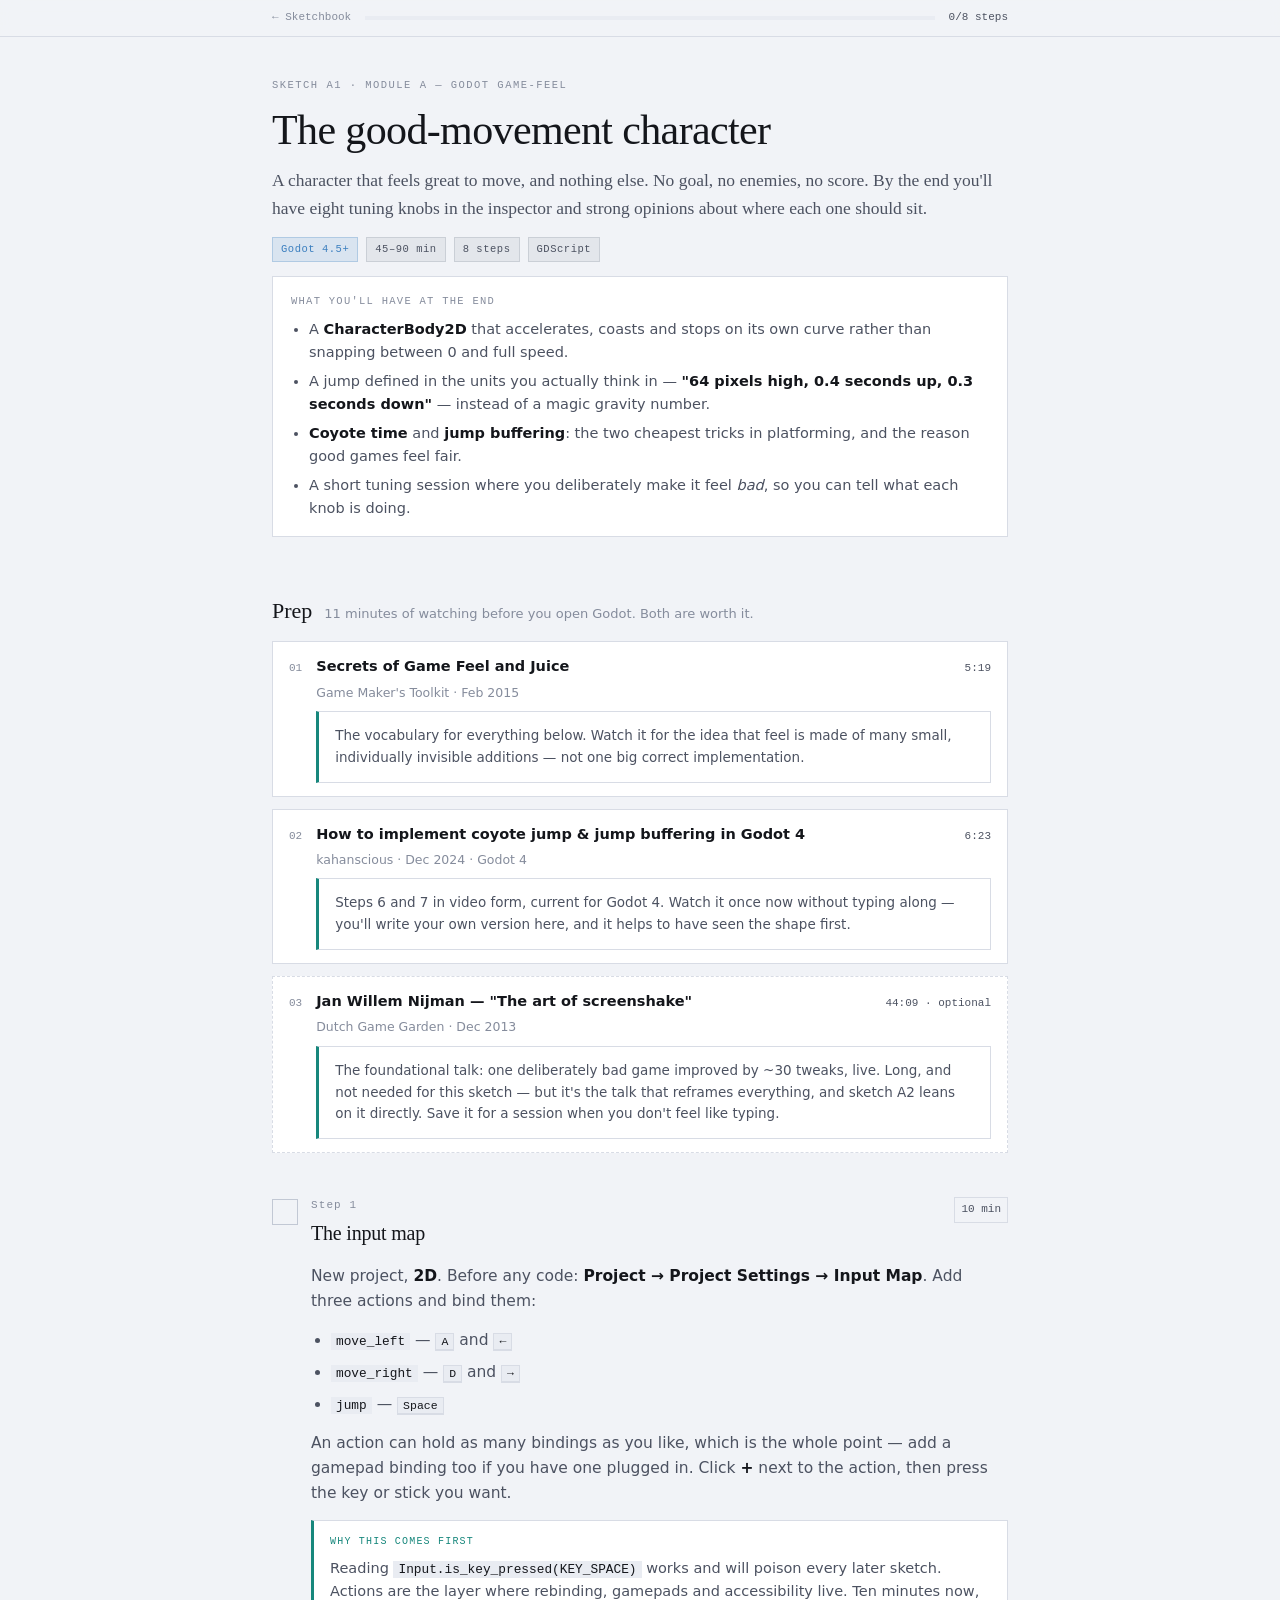
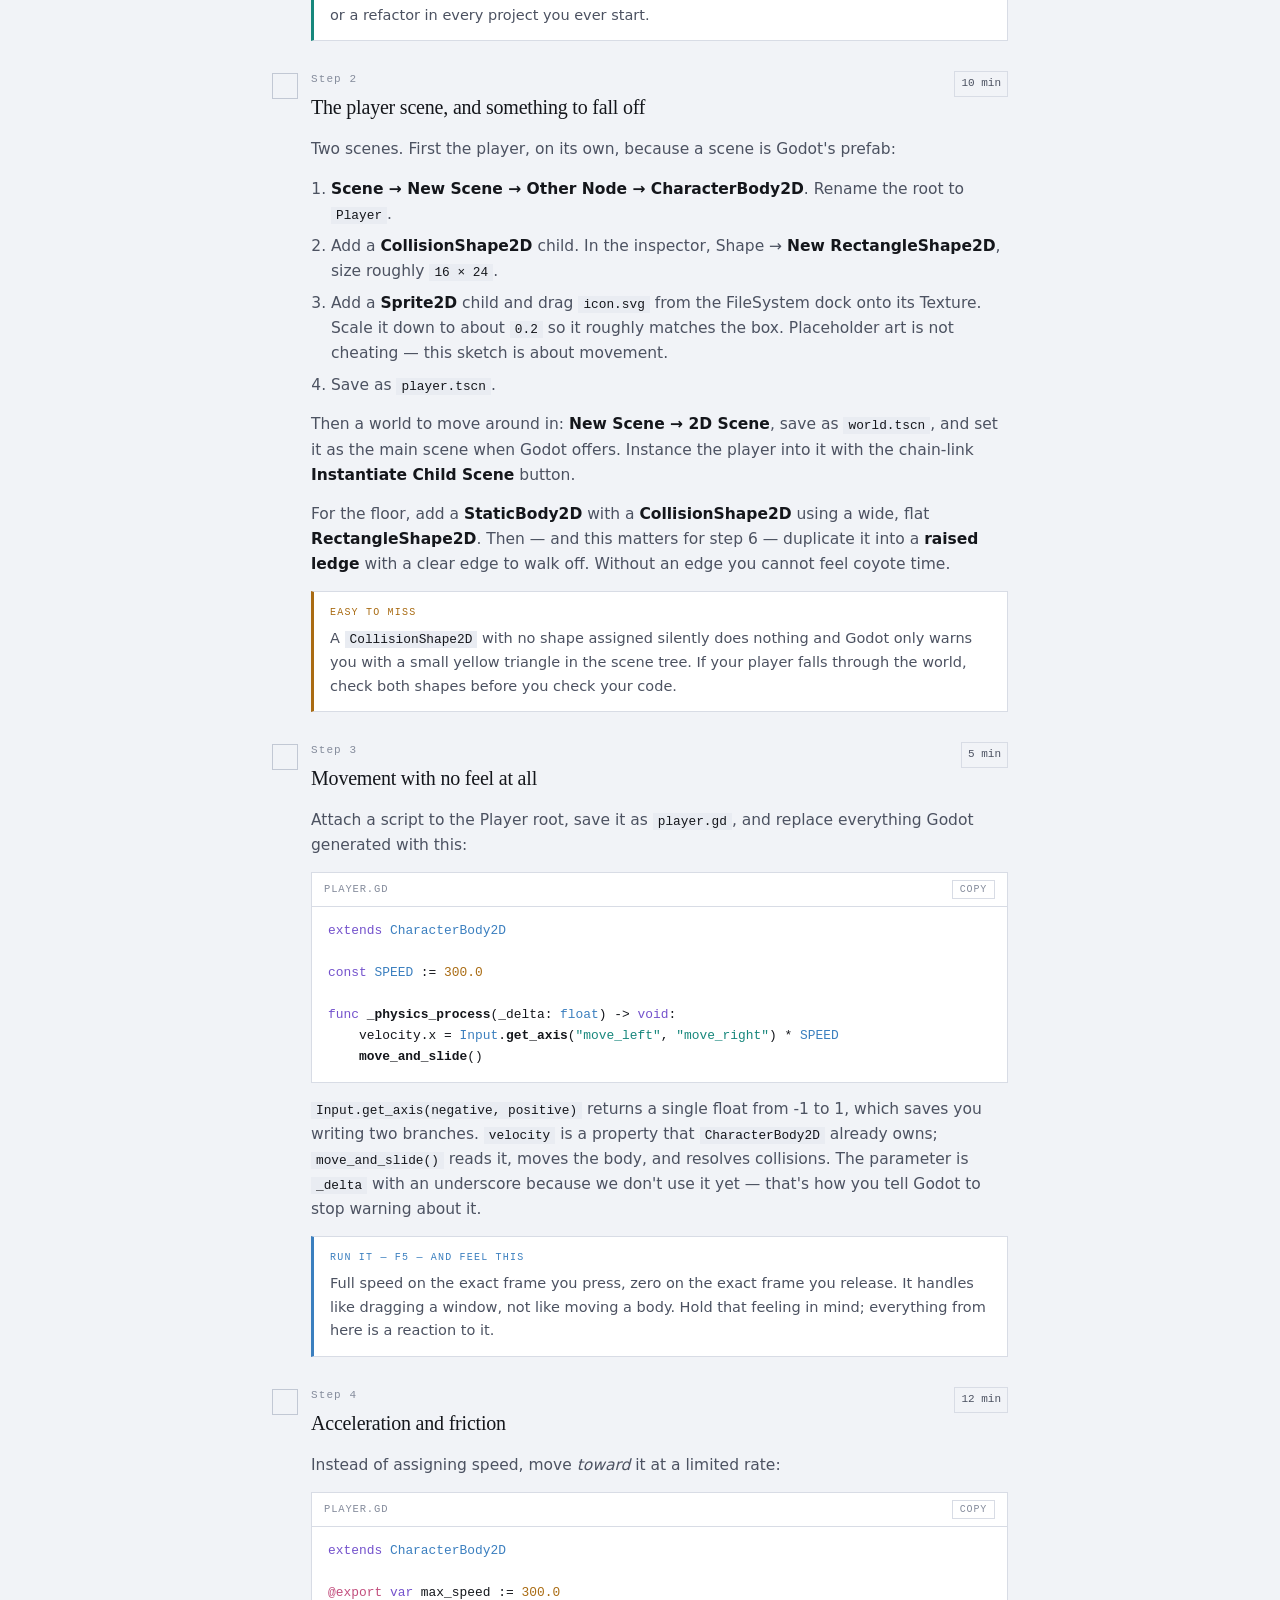
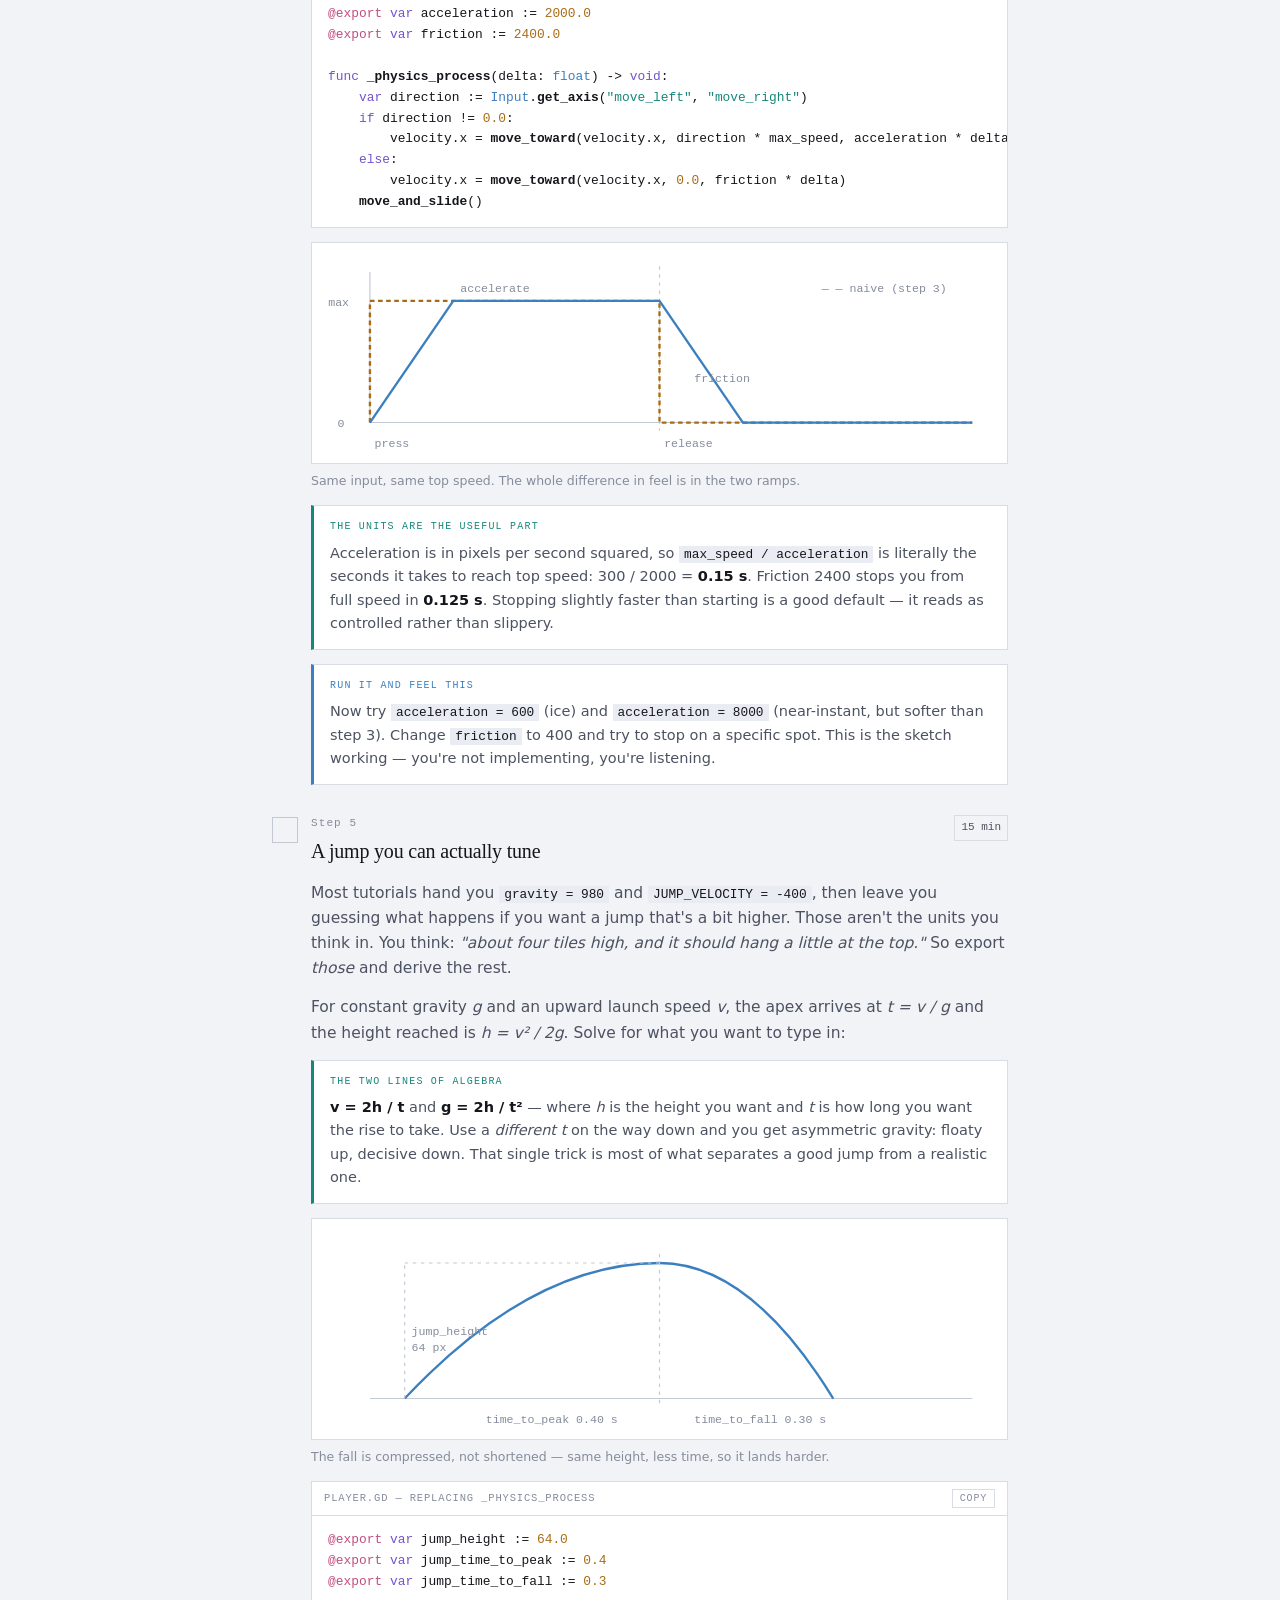
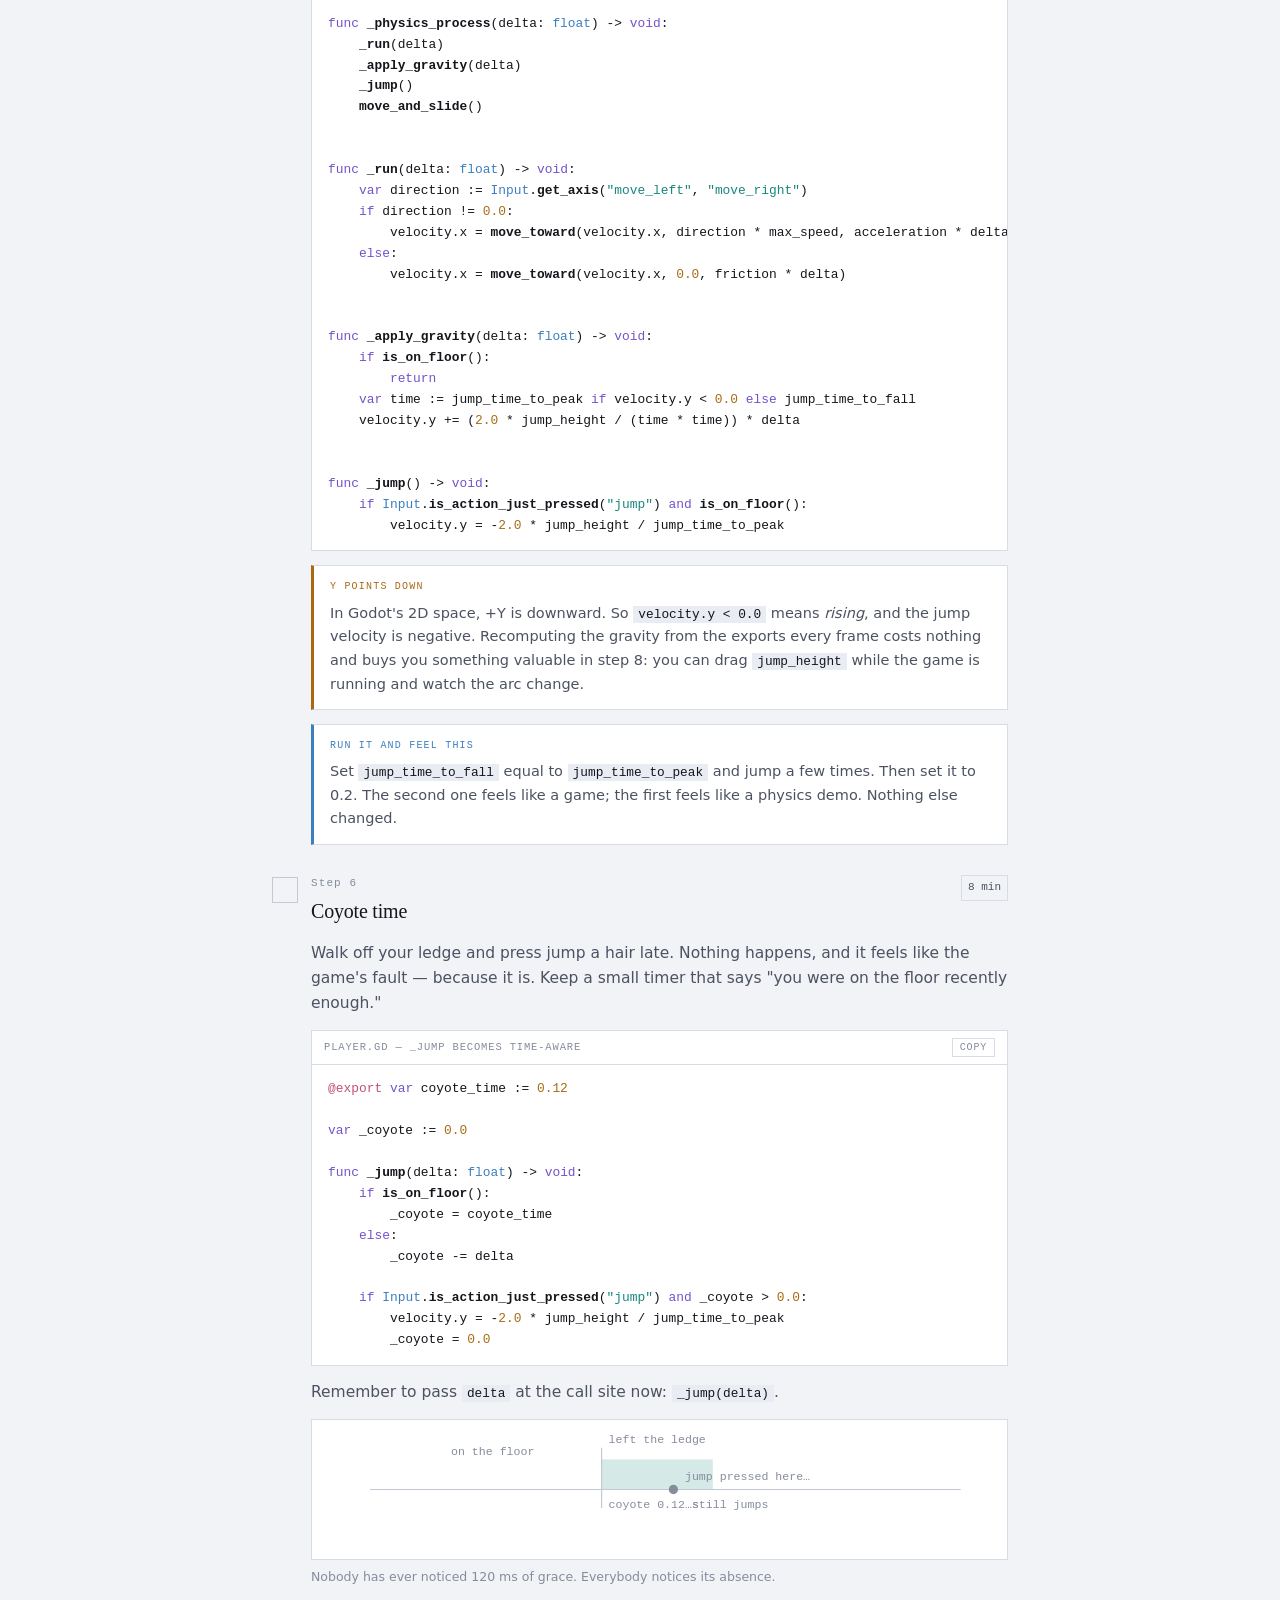
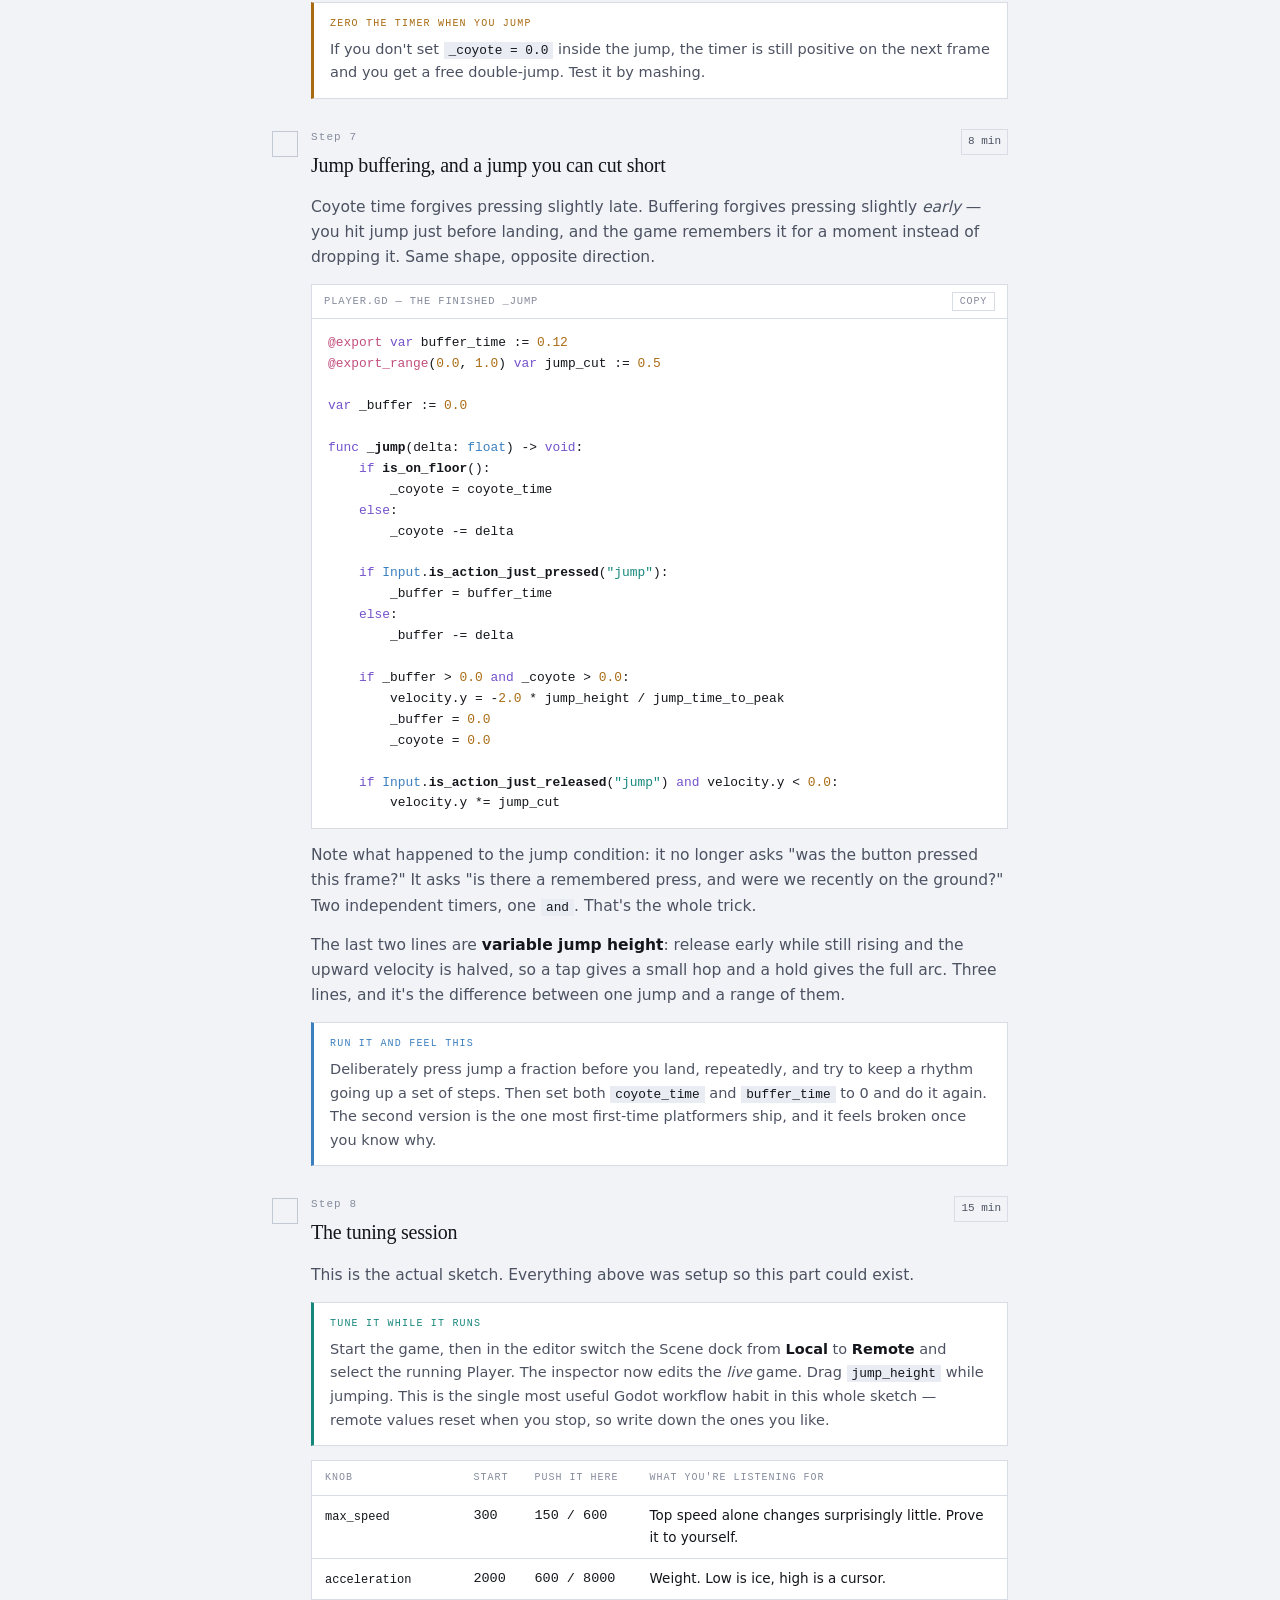
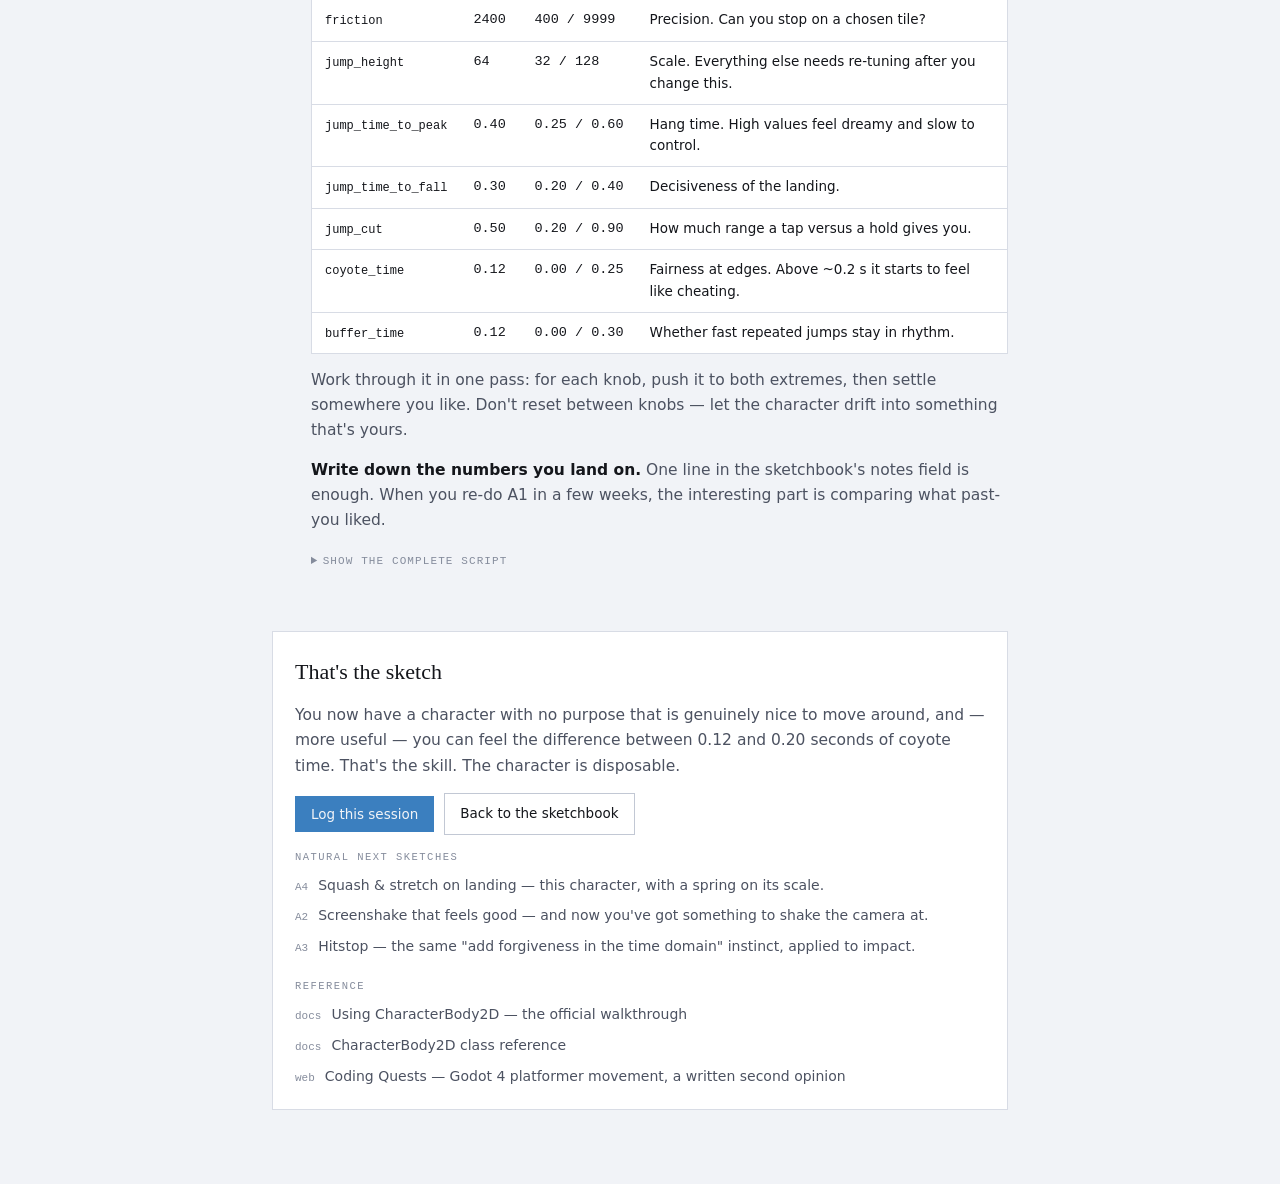
==== guides/a1-good-movement.html @ 23fa851a "Add written step-by-step guides, starting with sketch A1 Links out to docs and YouTube searches put " ====
<!DOCTYPE html>
<html lang="en">
<head>
<meta charset="utf-8" />
<meta name="viewport" content="width=device-width, initial-scale=1" />
<meta name="color-scheme" content="light dark" />
<meta name="description" content="Sketch A1 — build a 2D character that feels great to move in Godot 4: acceleration, friction, a computable jump, coyote time and input buffering." />
<link rel="icon" href="data:image/svg+xml,%3Csvg xmlns='http://www.w3.org/2000/svg' viewBox='0 0 32 32'%3E%3Ctext y='26' font-size='26'%3E%F0%9F%8E%9B%EF%B8%8F%3C/text%3E%3C/svg%3E" />
<link rel="stylesheet" href="../assets/guide.css" />
<title>A1 · The good-movement character — The Gamedev Sketchbook</title>
</head>

<body data-guide="a1-good-movement" data-sketch="A1">

<div class="rail">
  <div class="rail-inner">
    <a class="back" href="../">← Sketchbook</a>
    <span class="bar"><i></i></span>
    <span class="pct">0/8 steps</span>
  </div>
</div>

<div class="wrap">

  <header class="head">
    <span class="eyebrow">Sketch A1 · Module A — Godot game-feel</span>
    <h1>The good-movement character</h1>
    <p class="standfirst">A character that feels great to move, and nothing else. No goal, no enemies,
      no score. By the end you'll have eight tuning knobs in the inspector and strong opinions about
      where each one should sit.</p>
    <div class="meta">
      <span class="pill" style="--tone: var(--c-godot)">Godot 4.5+</span>
      <span class="pill">45–90 min</span>
      <span class="pill">8 steps</span>
      <span class="pill">GDScript</span>
    </div>

    <div class="outcome">
      <h2>What you'll have at the end</h2>
      <ul>
        <li>A <b>CharacterBody2D</b> that accelerates, coasts and stops on its own curve rather than snapping between 0 and full speed.</li>
        <li>A jump defined in the units you actually think in — <b>"64 pixels high, 0.4 seconds up, 0.3 seconds down"</b> — instead of a magic gravity number.</li>
        <li><b>Coyote time</b> and <b>jump buffering</b>: the two cheapest tricks in platforming, and the reason good games feel fair.</li>
        <li>A short tuning session where you deliberately make it feel <em>bad</em>, so you can tell what each knob is doing.</li>
      </ul>
    </div>
  </header>

  <section class="prep">
    <div class="prep-head">
      <h2>Prep</h2>
      <span>11 minutes of watching before you open Godot. Both are worth it.</span>
    </div>

    <a class="vid" href="https://www.youtube.com/watch?v=216_5nu4aVQ" target="_blank" rel="noopener noreferrer">
      <span class="n">01</span>
      <span class="t">Secrets of Game Feel and Juice</span>
      <span class="len">5:19</span>
      <span class="by">Game Maker's Toolkit · Feb 2015</span>
      <span class="why">The vocabulary for everything below. Watch it for the idea that feel is made of
        many small, individually invisible additions — not one big correct implementation.</span>
    </a>

    <a class="vid" href="https://www.youtube.com/watch?v=sojFWKrv5OM" target="_blank" rel="noopener noreferrer">
      <span class="n">02</span>
      <span class="t">How to implement coyote jump &amp; jump buffering in Godot 4</span>
      <span class="len">6:23</span>
      <span class="by">kahanscious · Dec 2024 · Godot 4</span>
      <span class="why">Steps 6 and 7 in video form, current for Godot 4. Watch it once now without
        typing along — you'll write your own version here, and it helps to have seen the shape first.</span>
    </a>

    <a class="vid optional" href="https://www.youtube.com/watch?v=AJdEqssNZ-U" target="_blank" rel="noopener noreferrer">
      <span class="n">03</span>
      <span class="t">Jan Willem Nijman — "The art of screenshake"</span>
      <span class="len">44:09 · optional</span>
      <span class="by">Dutch Game Garden · Dec 2013</span>
      <span class="why">The foundational talk: one deliberately bad game improved by ~30 tweaks, live.
        Long, and not needed for this sketch — but it's the talk that reframes everything, and sketch
        A2 leans on it directly. Save it for a session when you don't feel like typing.</span>
    </a>
  </section>

  <main class="steps">

    <!-- ── 1 ────────────────────────────────────────────────── -->
    <section class="step" id="s1">
      <div class="step-head">
        <button class="step-check" type="button"><i></i><i></i><i></i><i></i></button>
        <div class="step-title"><span class="n">Step 1</span><h2>The input map</h2></div>
        <span class="step-time">10 min</span>
      </div>
      <div class="step-body">
        <p>New project, <b>2D</b>. Before any code: <b>Project → Project Settings → Input Map</b>. Add three
          actions and bind them:</p>
        <ul>
          <li><code class="inline">move_left</code> — <kbd>A</kbd> and <kbd>←</kbd></li>
          <li><code class="inline">move_right</code> — <kbd>D</kbd> and <kbd>→</kbd></li>
          <li><code class="inline">jump</code> — <kbd>Space</kbd></li>
        </ul>
        <p>An action can hold as many bindings as you like, which is the whole point — add a gamepad
          binding too if you have one plugged in. Click <b>+</b> next to the action, then press the key
          or stick you want.</p>

        <div class="why">
          <h4>Why this comes first</h4>
          <p>Reading <code class="inline">Input.is_key_pressed(KEY_SPACE)</code> works and will poison every
            later sketch. Actions are the layer where rebinding, gamepads and accessibility live. Ten
            minutes now, or a refactor in every project you ever start.</p>
        </div>
      </div>
    </section>

    <!-- ── 2 ────────────────────────────────────────────────── -->
    <section class="step" id="s2">
      <div class="step-head">
        <button class="step-check" type="button"><i></i><i></i><i></i><i></i></button>
        <div class="step-title"><span class="n">Step 2</span><h2>The player scene, and something to fall off</h2></div>
        <span class="step-time">10 min</span>
      </div>
      <div class="step-body">
        <p>Two scenes. First the player, on its own, because a scene is Godot's prefab:</p>
        <ol>
          <li><b>Scene → New Scene → Other Node → CharacterBody2D</b>. Rename the root to <code class="inline">Player</code>.</li>
          <li>Add a <b>CollisionShape2D</b> child. In the inspector, Shape → <b>New RectangleShape2D</b>,
            size roughly <code class="inline">16 × 24</code>.</li>
          <li>Add a <b>Sprite2D</b> child and drag <code class="inline">icon.svg</code> from the FileSystem dock
            onto its Texture. Scale it down to about <code class="inline">0.2</code> so it roughly matches the box.
            Placeholder art is not cheating — this sketch is about movement.</li>
          <li>Save as <code class="inline">player.tscn</code>.</li>
        </ol>
        <p>Then a world to move around in: <b>New Scene → 2D Scene</b>, save as <code class="inline">world.tscn</code>,
          and set it as the main scene when Godot offers. Instance the player into it with the chain-link
          <b>Instantiate Child Scene</b> button.</p>
        <p>For the floor, add a <b>StaticBody2D</b> with a <b>CollisionShape2D</b> using a wide, flat
          <b>RectangleShape2D</b>. Then — and this matters for step 6 — duplicate it into a
          <b>raised ledge</b> with a clear edge to walk off. Without an edge you cannot feel coyote time.</p>

        <div class="trap">
          <h4>Easy to miss</h4>
          <p>A <code class="inline">CollisionShape2D</code> with no shape assigned silently does nothing and
            Godot only warns you with a small yellow triangle in the scene tree. If your player falls
            through the world, check both shapes before you check your code.</p>
        </div>
      </div>
    </section>

    <!-- ── 3 ────────────────────────────────────────────────── -->
    <section class="step" id="s3">
      <div class="step-head">
        <button class="step-check" type="button"><i></i><i></i><i></i><i></i></button>
        <div class="step-title"><span class="n">Step 3</span><h2>Movement with no feel at all</h2></div>
        <span class="step-time">5 min</span>
      </div>
      <div class="step-body">
        <p>Attach a script to the Player root, save it as <code class="inline">player.gd</code>, and replace
          everything Godot generated with this:</p>

        <figure class="code">
          <figcaption>player.gd<span class="sp"></span><button class="copy" type="button">copy</button></figcaption>
          <pre><code>
extends CharacterBody2D

const SPEED := 300.0

func _physics_process(_delta: float) -&gt; void:
	velocity.x = Input.get_axis("move_left", "move_right") * SPEED
	move_and_slide()
</code></pre>
        </figure>

        <p><code class="inline">Input.get_axis(negative, positive)</code> returns a single float from -1 to 1,
          which saves you writing two branches. <code class="inline">velocity</code> is a property that
          <code class="inline">CharacterBody2D</code> already owns; <code class="inline">move_and_slide()</code> reads it,
          moves the body, and resolves collisions. The parameter is <code class="inline">_delta</code> with an
          underscore because we don't use it yet — that's how you tell Godot to stop warning about it.</p>

        <div class="feel">
          <h4>Run it — F5 — and feel this</h4>
          <p>Full speed on the exact frame you press, zero on the exact frame you release. It handles like
            dragging a window, not like moving a body. Hold that feeling in mind; everything from here is
            a reaction to it.</p>
        </div>
      </div>
    </section>

    <!-- ── 4 ────────────────────────────────────────────────── -->
    <section class="step" id="s4">
      <div class="step-head">
        <button class="step-check" type="button"><i></i><i></i><i></i><i></i></button>
        <div class="step-title"><span class="n">Step 4</span><h2>Acceleration and friction</h2></div>
        <span class="step-time">12 min</span>
      </div>
      <div class="step-body">
        <p>Instead of assigning speed, move <em>toward</em> it at a limited rate:</p>

        <figure class="code">
          <figcaption>player.gd<span class="sp"></span><button class="copy" type="button">copy</button></figcaption>
          <pre><code>
extends CharacterBody2D

@export var max_speed := 300.0
@export var acceleration := 2000.0
@export var friction := 2400.0

func _physics_process(delta: float) -&gt; void:
	var direction := Input.get_axis("move_left", "move_right")
	if direction != 0.0:
		velocity.x = move_toward(velocity.x, direction * max_speed, acceleration * delta)
	else:
		velocity.x = move_toward(velocity.x, 0.0, friction * delta)
	move_and_slide()
</code></pre>
        </figure>

        <figure class="fig">
          <svg viewBox="0 0 600 190" role="img" aria-label="Two speed-over-time curves: the naive version is a rectangle, the accelerated version is a trapezoid.">
            <line class="svg-line" x1="50" y1="155" x2="570" y2="155" />
            <line class="svg-line" x1="50" y1="25" x2="50" y2="155" />
            <line class="svg-line" x1="300" y1="20" x2="300" y2="162" stroke-dasharray="3 4" />
            <path class="svg-plot2" d="M50,155 L50,50 L300,50 L300,155 L570,155" />
            <path class="svg-plot" d="M50,155 L122,50 L300,50 L372,155 L570,155" />
            <text class="svg-label" x="14" y="54">max</text>
            <text class="svg-label" x="22" y="159">0</text>
            <text class="svg-label" x="54" y="176">press</text>
            <text class="svg-label" x="304" y="176">release</text>
            <text class="svg-label" x="128" y="42">accelerate</text>
            <text class="svg-label" x="330" y="120">friction</text>
            <text class="svg-label" x="440" y="42">— — naive (step 3)</text>
          </svg>
          <figcaption>Same input, same top speed. The whole difference in feel is in the two ramps.</figcaption>
        </figure>

        <div class="why">
          <h4>The units are the useful part</h4>
          <p>Acceleration is in pixels per second squared, so <code class="inline">max_speed / acceleration</code>
            is literally the seconds it takes to reach top speed: 300 / 2000 = <b>0.15 s</b>. Friction 2400
            stops you from full speed in <b>0.125 s</b>. Stopping slightly faster than starting is a good
            default — it reads as controlled rather than slippery.</p>
        </div>

        <div class="feel">
          <h4>Run it and feel this</h4>
          <p>Now try <code class="inline">acceleration = 600</code> (ice) and <code class="inline">acceleration = 8000</code>
            (near-instant, but softer than step 3). Change <code class="inline">friction</code> to 400 and try to
            stop on a specific spot. This is the sketch working — you're not implementing, you're listening.</p>
        </div>
      </div>
    </section>

    <!-- ── 5 ────────────────────────────────────────────────── -->
    <section class="step" id="s5">
      <div class="step-head">
        <button class="step-check" type="button"><i></i><i></i><i></i><i></i></button>
        <div class="step-title"><span class="n">Step 5</span><h2>A jump you can actually tune</h2></div>
        <span class="step-time">15 min</span>
      </div>
      <div class="step-body">
        <p>Most tutorials hand you <code class="inline">gravity = 980</code> and
          <code class="inline">JUMP_VELOCITY = -400</code>, then leave you guessing what happens if you want a
          jump that's a bit higher. Those aren't the units you think in. You think: <em>"about four tiles
          high, and it should hang a little at the top."</em> So export <em>those</em> and derive the rest.</p>

        <p>For constant gravity <em>g</em> and an upward launch speed <em>v</em>, the apex arrives at
          <em>t = v / g</em> and the height reached is <em>h = v² / 2g</em>. Solve for what you want to type in:</p>

        <div class="why">
          <h4>The two lines of algebra</h4>
          <p><b>v = 2h / t</b> and <b>g = 2h / t²</b> — where <em>h</em> is the height you want and <em>t</em>
            is how long you want the rise to take. Use a <em>different</em> <em>t</em> on the way down and you
            get asymmetric gravity: floaty up, decisive down. That single trick is most of what separates a
            good jump from a realistic one.</p>
        </div>

        <figure class="fig">
          <svg viewBox="0 0 600 190" role="img" aria-label="A jump arc that rises over 0.4 seconds and falls over 0.3 seconds.">
            <line class="svg-line" x1="50" y1="155" x2="570" y2="155" />
            <path class="svg-plot" d="M80,155 Q190,38 300,38 Q378,38 450,155" />
            <line class="svg-line" x1="80" y1="38" x2="300" y2="38" stroke-dasharray="3 4" />
            <line class="svg-line" x1="80" y1="155" x2="80" y2="38" stroke-dasharray="3 4" />
            <text class="svg-label" x="150" y="176">time_to_peak 0.40 s</text>
            <text class="svg-label" x="330" y="176">time_to_fall 0.30 s</text>
            <text class="svg-label" x="86" y="100">jump_height</text>
            <text class="svg-label" x="86" y="114">64 px</text>
            <line class="svg-line" x1="300" y1="30" x2="300" y2="162" stroke-dasharray="3 4" />
          </svg>
          <figcaption>The fall is compressed, not shortened — same height, less time, so it lands harder.</figcaption>
        </figure>

        <figure class="code">
          <figcaption>player.gd — replacing _physics_process<span class="sp"></span><button class="copy" type="button">copy</button></figcaption>
          <pre><code>
@export var jump_height := 64.0
@export var jump_time_to_peak := 0.4
@export var jump_time_to_fall := 0.3

func _physics_process(delta: float) -&gt; void:
	_run(delta)
	_apply_gravity(delta)
	_jump()
	move_and_slide()


func _run(delta: float) -&gt; void:
	var direction := Input.get_axis("move_left", "move_right")
	if direction != 0.0:
		velocity.x = move_toward(velocity.x, direction * max_speed, acceleration * delta)
	else:
		velocity.x = move_toward(velocity.x, 0.0, friction * delta)


func _apply_gravity(delta: float) -&gt; void:
	if is_on_floor():
		return
	var time := jump_time_to_peak if velocity.y &lt; 0.0 else jump_time_to_fall
	velocity.y += (2.0 * jump_height / (time * time)) * delta


func _jump() -&gt; void:
	if Input.is_action_just_pressed("jump") and is_on_floor():
		velocity.y = -2.0 * jump_height / jump_time_to_peak
</code></pre>
        </figure>

        <div class="trap">
          <h4>Y points down</h4>
          <p>In Godot's 2D space, +Y is downward. So <code class="inline">velocity.y &lt; 0.0</code> means
            <em>rising</em>, and the jump velocity is negative. Recomputing the gravity from the exports every
            frame costs nothing and buys you something valuable in step 8: you can drag
            <code class="inline">jump_height</code> while the game is running and watch the arc change.</p>
        </div>

        <div class="feel">
          <h4>Run it and feel this</h4>
          <p>Set <code class="inline">jump_time_to_fall</code> equal to <code class="inline">jump_time_to_peak</code>
            and jump a few times. Then set it to 0.2. The second one feels like a game; the first feels like
            a physics demo. Nothing else changed.</p>
        </div>
      </div>
    </section>

    <!-- ── 6 ────────────────────────────────────────────────── -->
    <section class="step" id="s6">
      <div class="step-head">
        <button class="step-check" type="button"><i></i><i></i><i></i><i></i></button>
        <div class="step-title"><span class="n">Step 6</span><h2>Coyote time</h2></div>
        <span class="step-time">8 min</span>
      </div>
      <div class="step-body">
        <p>Walk off your ledge and press jump a hair late. Nothing happens, and it feels like the game's
          fault — because it is. Keep a small timer that says "you were on the floor recently enough."</p>

        <figure class="code">
          <figcaption>player.gd — _jump becomes time-aware<span class="sp"></span><button class="copy" type="button">copy</button></figcaption>
          <pre><code>
@export var coyote_time := 0.12

var _coyote := 0.0

func _jump(delta: float) -&gt; void:
	if is_on_floor():
		_coyote = coyote_time
	else:
		_coyote -= delta

	if Input.is_action_just_pressed("jump") and _coyote &gt; 0.0:
		velocity.y = -2.0 * jump_height / jump_time_to_peak
		_coyote = 0.0
</code></pre>
        </figure>

        <p>Remember to pass <code class="inline">delta</code> at the call site now:
          <code class="inline">_jump(delta)</code>.</p>

        <figure class="fig">
          <svg viewBox="0 0 600 120" role="img" aria-label="Timeline showing a 0.12 second grace window after leaving a ledge during which a jump press still works.">
            <rect class="svg-band" x="250" y="34" width="96" height="26" />
            <line class="svg-line" x1="50" y1="60" x2="560" y2="60" />
            <line class="svg-line" x1="250" y1="24" x2="250" y2="76" />
            <text class="svg-label" x="120" y="30">on the floor</text>
            <text class="svg-label" x="256" y="20">left the ledge</text>
            <text class="svg-label" x="256" y="76">coyote 0.12 s</text>
            <circle cx="312" cy="60" r="4" fill="currentColor" class="svg-ink" />
            <text class="svg-label" x="322" y="52">jump pressed here…</text>
            <text class="svg-label" x="322" y="76">…still jumps</text>
          </svg>
          <figcaption>Nobody has ever noticed 120 ms of grace. Everybody notices its absence.</figcaption>
        </figure>

        <div class="trap">
          <h4>Zero the timer when you jump</h4>
          <p>If you don't set <code class="inline">_coyote = 0.0</code> inside the jump, the timer is still
            positive on the next frame and you get a free double-jump. Test it by mashing.</p>
        </div>
      </div>
    </section>

    <!-- ── 7 ────────────────────────────────────────────────── -->
    <section class="step" id="s7">
      <div class="step-head">
        <button class="step-check" type="button"><i></i><i></i><i></i><i></i></button>
        <div class="step-title"><span class="n">Step 7</span><h2>Jump buffering, and a jump you can cut short</h2></div>
        <span class="step-time">8 min</span>
      </div>
      <div class="step-body">
        <p>Coyote time forgives pressing slightly late. Buffering forgives pressing slightly <em>early</em> —
          you hit jump just before landing, and the game remembers it for a moment instead of dropping it.
          Same shape, opposite direction.</p>

        <figure class="code">
          <figcaption>player.gd — the finished _jump<span class="sp"></span><button class="copy" type="button">copy</button></figcaption>
          <pre><code>
@export var buffer_time := 0.12
@export_range(0.0, 1.0) var jump_cut := 0.5

var _buffer := 0.0

func _jump(delta: float) -&gt; void:
	if is_on_floor():
		_coyote = coyote_time
	else:
		_coyote -= delta

	if Input.is_action_just_pressed("jump"):
		_buffer = buffer_time
	else:
		_buffer -= delta

	if _buffer &gt; 0.0 and _coyote &gt; 0.0:
		velocity.y = -2.0 * jump_height / jump_time_to_peak
		_buffer = 0.0
		_coyote = 0.0

	if Input.is_action_just_released("jump") and velocity.y &lt; 0.0:
		velocity.y *= jump_cut
</code></pre>
        </figure>

        <p>Note what happened to the jump condition: it no longer asks "was the button pressed this frame?"
          It asks "is there a remembered press, and were we recently on the ground?" Two independent
          timers, one <code class="inline">and</code>. That's the whole trick.</p>

        <p>The last two lines are <b>variable jump height</b>: release early while still rising and the
          upward velocity is halved, so a tap gives a small hop and a hold gives the full arc. Three lines,
          and it's the difference between one jump and a range of them.</p>

        <div class="feel">
          <h4>Run it and feel this</h4>
          <p>Deliberately press jump a fraction before you land, repeatedly, and try to keep a rhythm going
            up a set of steps. Then set both <code class="inline">coyote_time</code> and
            <code class="inline">buffer_time</code> to 0 and do it again. The second version is the one most
            first-time platformers ship, and it feels broken once you know why.</p>
        </div>
      </div>
    </section>

    <!-- ── 8 ────────────────────────────────────────────────── -->
    <section class="step" id="s8">
      <div class="step-head">
        <button class="step-check" type="button"><i></i><i></i><i></i><i></i></button>
        <div class="step-title"><span class="n">Step 8</span><h2>The tuning session</h2></div>
        <span class="step-time">15 min</span>
      </div>
      <div class="step-body">
        <p>This is the actual sketch. Everything above was setup so this part could exist.</p>

        <div class="why">
          <h4>Tune it while it runs</h4>
          <p>Start the game, then in the editor switch the Scene dock from <b>Local</b> to <b>Remote</b> and
            select the running Player. The inspector now edits the <em>live</em> game. Drag
            <code class="inline">jump_height</code> while jumping. This is the single most useful Godot workflow
            habit in this whole sketch — remote values reset when you stop, so write down the ones you like.</p>
        </div>

        <div class="tablewrap">
          <table>
            <thead>
              <tr><th>Knob</th><th>Start</th><th>Push it here</th><th>What you're listening for</th></tr>
            </thead>
            <tbody>
              <tr><td><code>max_speed</code></td><td class="n">300</td><td class="n">150 / 600</td><td>Top speed alone changes surprisingly little. Prove it to yourself.</td></tr>
              <tr><td><code>acceleration</code></td><td class="n">2000</td><td class="n">600 / 8000</td><td>Weight. Low is ice, high is a cursor.</td></tr>
              <tr><td><code>friction</code></td><td class="n">2400</td><td class="n">400 / 9999</td><td>Precision. Can you stop on a chosen tile?</td></tr>
              <tr><td><code>jump_height</code></td><td class="n">64</td><td class="n">32 / 128</td><td>Scale. Everything else needs re-tuning after you change this.</td></tr>
              <tr><td><code>jump_time_to_peak</code></td><td class="n">0.40</td><td class="n">0.25 / 0.60</td><td>Hang time. High values feel dreamy and slow to control.</td></tr>
              <tr><td><code>jump_time_to_fall</code></td><td class="n">0.30</td><td class="n">0.20 / 0.40</td><td>Decisiveness of the landing.</td></tr>
              <tr><td><code>jump_cut</code></td><td class="n">0.50</td><td class="n">0.20 / 0.90</td><td>How much range a tap versus a hold gives you.</td></tr>
              <tr><td><code>coyote_time</code></td><td class="n">0.12</td><td class="n">0.00 / 0.25</td><td>Fairness at edges. Above ~0.2 s it starts to feel like cheating.</td></tr>
              <tr><td><code>buffer_time</code></td><td class="n">0.12</td><td class="n">0.00 / 0.30</td><td>Whether fast repeated jumps stay in rhythm.</td></tr>
            </tbody>
          </table>
        </div>

        <p>Work through it in one pass: for each knob, push it to both extremes, then settle somewhere you
          like. Don't reset between knobs — let the character drift into something that's yours.</p>

        <p><b>Write down the numbers you land on.</b> One line in the sketchbook's notes field is enough.
          When you re-do A1 in a few weeks, the interesting part is comparing what past-you liked.</p>

        <details>
          <summary style="cursor:pointer; font-family:var(--mono); font-size:11px; letter-spacing:.1em; text-transform:uppercase; color:var(--ink-3); padding:6px 0;">Show the complete script</summary>
          <figure class="code" style="margin-top:10px">
            <figcaption>player.gd — all of it<span class="sp"></span><button class="copy" type="button">copy</button></figcaption>
            <pre><code>
extends CharacterBody2D

@export_group("Run")
@export var max_speed := 300.0
@export var acceleration := 2000.0
@export var friction := 2400.0

@export_group("Jump")
@export var jump_height := 64.0
@export var jump_time_to_peak := 0.4
@export var jump_time_to_fall := 0.3
@export_range(0.0, 1.0) var jump_cut := 0.5

@export_group("Forgiveness")
@export var coyote_time := 0.12
@export var buffer_time := 0.12

var _coyote := 0.0
var _buffer := 0.0


func _physics_process(delta: float) -&gt; void:
	_run(delta)
	_apply_gravity(delta)
	_jump(delta)
	move_and_slide()


func _run(delta: float) -&gt; void:
	var direction := Input.get_axis("move_left", "move_right")
	if direction != 0.0:
		velocity.x = move_toward(velocity.x, direction * max_speed, acceleration * delta)
	else:
		velocity.x = move_toward(velocity.x, 0.0, friction * delta)


func _apply_gravity(delta: float) -&gt; void:
	if is_on_floor():
		return
	var time := jump_time_to_peak if velocity.y &lt; 0.0 else jump_time_to_fall
	velocity.y += (2.0 * jump_height / (time * time)) * delta


func _jump(delta: float) -&gt; void:
	if is_on_floor():
		_coyote = coyote_time
	else:
		_coyote -= delta

	if Input.is_action_just_pressed("jump"):
		_buffer = buffer_time
	else:
		_buffer -= delta

	if _buffer &gt; 0.0 and _coyote &gt; 0.0:
		velocity.y = -2.0 * jump_height / jump_time_to_peak
		_buffer = 0.0
		_coyote = 0.0

	if Input.is_action_just_released("jump") and velocity.y &lt; 0.0:
		velocity.y *= jump_cut
</code></pre>
          </figure>
        </details>
      </div>
    </section>

  </main>

  <footer class="done">
    <h2>That's the sketch</h2>
    <p>You now have a character with no purpose that is genuinely nice to move around, and — more useful —
      you can feel the difference between 0.12 and 0.20 seconds of coyote time. That's the skill. The
      character is disposable.</p>

    <p data-when-finished hidden><b>All eight steps done.</b> Log the session and it'll show up on the
      sketchbook with today's date.</p>

    <div class="actions">
      <button class="btn" type="button" id="logSession">Log this session</button>
      <a class="btn ghost" href="../">Back to the sketchbook</a>
      <span class="logmsg" id="logMsg"></span>
    </div>

    <div class="next">
      <span class="eyebrow">Natural next sketches</span>
      <a href="../#e-A4"><span class="id">A4</span><span>Squash &amp; stretch on landing — this character, with a spring on its scale.</span></a>
      <a href="../#e-A2"><span class="id">A2</span><span>Screenshake that feels good — and now you've got something to shake the camera at.</span></a>
      <a href="../#e-A3"><span class="id">A3</span><span>Hitstop — the same "add forgiveness in the time domain" instinct, applied to impact.</span></a>
    </div>

    <div class="next" style="margin-top:6px">
      <span class="eyebrow">Reference</span>
      <a href="https://docs.godotengine.org/en/stable/tutorials/physics/using_character_body_2d.html" target="_blank" rel="noopener noreferrer"><span class="id">docs</span><span>Using CharacterBody2D — the official walkthrough</span></a>
      <a href="https://docs.godotengine.org/en/stable/classes/class_characterbody2d.html" target="_blank" rel="noopener noreferrer"><span class="id">docs</span><span>CharacterBody2D class reference</span></a>
      <a href="https://codingquests.io/quests/platformer-move-jump" target="_blank" rel="noopener noreferrer"><span class="id">web</span><span>Coding Quests — Godot 4 platformer movement, a written second opinion</span></a>
    </div>
  </footer>

</div>

<script src="../assets/guide.js"></script>
</body>
</html>
---- assets/guide.css ----
/* Shared styling for sketch guides.
   Tokens mirror index.html — the sketchbook stays self-contained on purpose,
   so these are duplicated rather than imported. Keep them in sync. */

:root {
  --ground:      #F1F3F7;
  --panel:       #FFFFFF;
  --panel-2:     #E9ECF2;
  --ink:         #14161B;
  --ink-2:       #4C5261;
  --ink-3:       #858C9C;
  --rule:        #D8DCE5;
  --rule-strong: #C2C8D4;
  --focus:       #3B7FBF;

  --c-godot:    #3B7FBF;
  --c-aseprite: #C24E7D;
  --c-audacity: #17877C;
  --c-fl:       #7452CC;
  --c-shader:   #A96B12;

  --tint: var(--c-godot);

  --serif: "Iowan Old Style", "Charter", "Palatino Linotype", Palatino, Georgia, serif;
  --sans:  "Avenir Next", "Segoe UI", system-ui, -apple-system, sans-serif;
  --mono:  ui-monospace, "SF Mono", SFMono-Regular, Menlo, Consolas, monospace;
}

@media (prefers-color-scheme: dark) {
  :root {
    --ground:      #0E1116;
    --panel:       #161A21;
    --panel-2:     #1E232C;
    --ink:         #E7EAF0;
    --ink-2:       #A3AAB9;
    --ink-3:       #6D7587;
    --rule:        #262C36;
    --rule-strong: #39414F;
    --focus:       #79B4EA;
    --c-godot:    #6FB0E8;
    --c-aseprite: #E886B4;
    --c-audacity: #45C4B6;
    --c-fl:       #A98CF0;
    --c-shader:   #E0A44E;
  }
}

:root[data-theme="dark"] {
  --ground: #0E1116; --panel: #161A21; --panel-2: #1E232C;
  --ink: #E7EAF0; --ink-2: #A3AAB9; --ink-3: #6D7587;
  --rule: #262C36; --rule-strong: #39414F; --focus: #79B4EA;
  --c-godot: #6FB0E8; --c-aseprite: #E886B4; --c-audacity: #45C4B6;
  --c-fl: #A98CF0; --c-shader: #E0A44E;
}
:root[data-theme="light"] {
  --ground: #F1F3F7; --panel: #FFFFFF; --panel-2: #E9ECF2;
  --ink: #14161B; --ink-2: #4C5261; --ink-3: #858C9C;
  --rule: #D8DCE5; --rule-strong: #C2C8D4; --focus: #3B7FBF;
  --c-godot: #3B7FBF; --c-aseprite: #C24E7D; --c-audacity: #17877C;
  --c-fl: #7452CC; --c-shader: #A96B12;
}

* { box-sizing: border-box; }

body {
  margin: 0;
  background: var(--ground);
  color: var(--ink);
  font-family: var(--sans);
  font-size: 15.5px;
  line-height: 1.62;
  -webkit-font-smoothing: antialiased;
}

h1, h2, h3, h4 { margin: 0; text-wrap: balance; font-weight: 600; }
p { margin: 0; }
a { color: inherit; }
:focus-visible { outline: 2px solid var(--focus); outline-offset: 2px; }

.eyebrow {
  font-family: var(--mono); font-size: 10.5px; letter-spacing: .14em;
  text-transform: uppercase; color: var(--ink-3);
}

.wrap { max-width: 780px; margin: 0 auto; padding: 0 22px; }

/* ── Progress rail ─────────────────────────────────────────── */
.rail {
  position: sticky; top: 0; z-index: 30;
  background: color-mix(in srgb, var(--ground) 90%, transparent);
  backdrop-filter: blur(10px);
  border-bottom: 1px solid var(--rule);
}
.rail-inner {
  max-width: 780px; margin: 0 auto; padding: 9px 22px;
  display: flex; align-items: center; gap: 14px; flex-wrap: wrap;
}
.rail a.back {
  font-family: var(--mono); font-size: 11px; color: var(--ink-3);
  text-decoration: none;
}
.rail a.back:hover { color: var(--ink); }
.rail .bar {
  flex: 1 1 120px; height: 4px; background: var(--panel-2); position: relative; min-width: 90px;
}
.rail .bar i {
  position: absolute; inset: 0 auto 0 0; background: var(--tint);
  transition: width .3s ease; display: block;
}
.rail .pct {
  font-family: var(--mono); font-size: 11px; color: var(--ink-2);
  font-variant-numeric: tabular-nums;
}

/* ── Head ──────────────────────────────────────────────────── */
header.head { padding: 40px 0 26px; display: flex; flex-direction: column; gap: 14px; }
header.head h1 {
  font-family: var(--serif); font-weight: 400;
  font-size: clamp(30px, 5vw, 42px); line-height: 1.05; letter-spacing: -.015em;
}
.standfirst { font-family: var(--serif); font-size: 17.5px; color: var(--ink-2); }

.meta { display: flex; gap: 8px; flex-wrap: wrap; }
.pill {
  font-family: var(--mono); font-size: 10.5px; letter-spacing: .05em;
  padding: 3px 8px; color: var(--tone, var(--ink-2));
  background: color-mix(in srgb, var(--tone, var(--ink-3)) 13%, transparent);
  border: 1px solid color-mix(in srgb, var(--tone, var(--ink-3)) 26%, transparent);
}

.outcome {
  background: var(--panel); border: 1px solid var(--rule);
  padding: 16px 18px; display: flex; flex-direction: column; gap: 8px;
}
.outcome h2 { font-family: var(--mono); font-size: 10.5px; letter-spacing: .12em; text-transform: uppercase; color: var(--ink-3); font-weight: 400; }
.outcome ul { margin: 0; padding-left: 18px; display: flex; flex-direction: column; gap: 5px; }
.outcome li { font-size: 14.5px; color: var(--ink-2); }
.outcome li b { color: var(--ink); font-weight: 600; }

/* ── Prep ──────────────────────────────────────────────────── */
section.prep { display: flex; flex-direction: column; gap: 12px; padding: 30px 0 10px; }
.prep-head { display: flex; align-items: baseline; gap: 12px; flex-wrap: wrap; }
.prep-head h2 { font-family: var(--serif); font-size: 22px; font-weight: 400; }
.prep-head span { font-size: 13px; color: var(--ink-3); }

.vid {
  display: grid; grid-template-columns: auto 1fr auto; gap: 4px 14px;
  align-items: baseline;
  background: var(--panel); border: 1px solid var(--rule);
  padding: 13px 16px; text-decoration: none;
}
.vid:hover { border-color: var(--tint); }
.vid .n { font-family: var(--mono); font-size: 11px; color: var(--ink-3); }
.vid .t { font-size: 14.5px; color: var(--ink); font-weight: 600; }
.vid .len {
  font-family: var(--mono); font-size: 11px; color: var(--ink-2);
  font-variant-numeric: tabular-nums; white-space: nowrap;
}
.vid .by { grid-column: 2 / 4; font-size: 12.5px; color: var(--ink-3); }
.vid .why { grid-column: 2 / 4; font-size: 13.5px; color: var(--ink-2); margin-top: 4px; }
.vid.optional { border-style: dashed; }

/* ── Steps ─────────────────────────────────────────────────── */
main.steps { display: flex; flex-direction: column; gap: 30px; padding: 34px 0 20px; }

.step { display: flex; flex-direction: column; gap: 14px; scroll-margin-top: 70px; }
.step-head { display: flex; gap: 13px; align-items: flex-start; }

.step-check {
  flex: none; width: 26px; height: 26px; margin-top: 2px; padding: 2px;
  display: grid; grid-template-columns: 1fr 1fr; grid-template-rows: 1fr 1fr; gap: 2px;
  background: transparent; border: 1px solid var(--rule-strong); cursor: pointer;
}
.step-check i { background: var(--tint); opacity: .18; transition: opacity .18s ease; }
.step-check:hover i { opacity: .45; }
.step[data-done="1"] .step-check { border-color: var(--tint); }
.step[data-done="1"] .step-check i { opacity: 1; }

.step-title { display: flex; flex-direction: column; gap: 2px; flex: 1; min-width: 0; }
.step-title .n { font-family: var(--mono); font-size: 11px; letter-spacing: .1em; color: var(--ink-3); }
.step-title h2 { font-size: 20px; font-family: var(--serif); font-weight: 400; letter-spacing: -.01em; }
.step-time {
  flex: none; font-family: var(--mono); font-size: 11px; color: var(--ink-2);
  border: 1px solid var(--rule); padding: 3px 6px; white-space: nowrap;
}
.step[data-done="1"] .step-title h2 { color: var(--ink-3); }

.step-body { display: flex; flex-direction: column; gap: 14px; padding-left: 39px; }
@media (max-width: 620px) { .step-body { padding-left: 0; } }
.step-body p { color: var(--ink-2); }
.step-body p b, .step-body li b { color: var(--ink); font-weight: 600; }
.step-body ul, .step-body ol { margin: 0; padding-left: 20px; display: flex; flex-direction: column; gap: 7px; color: var(--ink-2); }
.step-body a { color: var(--ink); text-decoration-color: var(--rule-strong); text-underline-offset: 3px; }
.step-body a:hover { text-decoration-color: currentColor; }

kbd {
  font-family: var(--mono); font-size: 11.5px;
  background: var(--panel-2); border: 1px solid var(--rule);
  border-bottom-width: 2px; padding: 1px 5px; color: var(--ink);
}
code.inline {
  font-family: var(--mono); font-size: 12.8px;
  background: var(--panel-2); padding: 1px 5px; color: var(--ink);
}

/* ── Code ──────────────────────────────────────────────────── */
figure.code { margin: 0; background: var(--panel); border: 1px solid var(--rule); }
figure.code figcaption {
  display: flex; align-items: center; gap: 10px;
  padding: 7px 12px; border-bottom: 1px solid var(--rule);
  font-family: var(--mono); font-size: 10.5px; letter-spacing: .08em;
  text-transform: uppercase; color: var(--ink-3);
}
figure.code figcaption .sp { flex: 1; }
figure.code button.copy {
  background: transparent; border: 1px solid var(--rule); color: var(--ink-3);
  font-family: var(--mono); font-size: 10px; letter-spacing: .08em; text-transform: uppercase;
  padding: 3px 7px; cursor: pointer;
}
figure.code button.copy:hover { color: var(--ink); border-color: var(--rule-strong); }
figure.code pre {
  margin: 0; padding: 14px 16px; overflow-x: auto;
  font-family: var(--mono); font-size: 12.9px; line-height: 1.62;
  tab-size: 4;
}
figure.code code { font: inherit; }

.tok-com  { color: var(--ink-3); font-style: italic; }
.tok-kw   { color: var(--c-fl); }
.tok-type { color: var(--c-godot); }
.tok-str  { color: var(--c-audacity); }
.tok-num  { color: var(--c-shader); }
.tok-ann  { color: var(--c-aseprite); }
.tok-fn   { color: var(--ink); font-weight: 600; }

/* ── Callouts ──────────────────────────────────────────────── */
.feel, .why, .trap {
  border: 1px solid var(--rule); padding: 13px 16px;
  display: flex; flex-direction: column; gap: 6px;
  background: var(--panel);
}
.feel { border-left: 3px solid var(--c-godot); }
.why  { border-left: 3px solid var(--c-audacity); }
.trap { border-left: 3px solid var(--c-shader); }
.feel h4, .why h4, .trap h4 {
  font-family: var(--mono); font-size: 10px; letter-spacing: .12em;
  text-transform: uppercase; font-weight: 400;
}
.feel h4 { color: var(--c-godot); }
.why h4  { color: var(--c-audacity); }
.trap h4 { color: var(--c-shader); }
.feel p, .why p, .trap p { font-size: 14.5px; color: var(--ink-2); }

/* ── Figures ───────────────────────────────────────────────── */
figure.fig { margin: 0; display: flex; flex-direction: column; gap: 7px; }
figure.fig svg { width: 100%; height: auto; display: block; background: var(--panel); border: 1px solid var(--rule); }
figure.fig figcaption { font-size: 12.5px; color: var(--ink-3); }
.svg-ink   { fill: var(--ink-3); }
.svg-line  { stroke: var(--rule-strong); fill: none; }
.svg-plot  { stroke: var(--tint); fill: none; stroke-width: 2; }
.svg-plot2 { stroke: var(--c-shader); fill: none; stroke-width: 2; stroke-dasharray: 4 3; }
.svg-band  { fill: color-mix(in srgb, var(--c-audacity) 18%, transparent); }
.svg-label { font-family: var(--mono); font-size: 10px; fill: var(--ink-3); }

/* ── Tuning table ──────────────────────────────────────────── */
.tablewrap { overflow-x: auto; border: 1px solid var(--rule); background: var(--panel); }
table { border-collapse: collapse; width: 100%; font-size: 13.5px; }
th, td { text-align: left; padding: 9px 13px; border-bottom: 1px solid var(--rule); vertical-align: top; }
th {
  font-family: var(--mono); font-size: 10px; letter-spacing: .1em;
  text-transform: uppercase; color: var(--ink-3); font-weight: 400;
}
tbody tr:last-child td { border-bottom: 0; }
td.n { font-family: var(--mono); font-variant-numeric: tabular-nums; color: var(--ink); white-space: nowrap; }
td code { font-family: var(--mono); font-size: 12px; color: var(--ink); }

/* ── Footer ────────────────────────────────────────────────── */
footer.done {
  margin: 34px 0 80px; padding: 22px;
  background: var(--panel); border: 1px solid var(--rule);
  display: flex; flex-direction: column; gap: 14px;
}
footer.done h2 { font-family: var(--serif); font-size: 22px; font-weight: 400; }
footer.done p { color: var(--ink-2); }
.actions { display: flex; gap: 10px; flex-wrap: wrap; align-items: center; }
.btn {
  font-family: var(--sans); font-size: 13.5px;
  padding: 9px 15px; cursor: pointer; text-decoration: none;
  border: 1px solid var(--tint); background: var(--tint);
  color: var(--ground);
}
.btn:hover { filter: brightness(1.08); }
.btn.ghost { background: transparent; color: var(--ink); border-color: var(--rule-strong); }
.btn.ghost:hover { border-color: var(--tint); filter: none; }
.btn[disabled] { opacity: .55; cursor: default; filter: none; }
.logmsg { font-family: var(--mono); font-size: 11.5px; color: var(--c-audacity); }

.next { display: flex; flex-direction: column; gap: 8px; }
.next a { display: flex; gap: 10px; align-items: baseline; text-decoration: none; font-size: 14px; color: var(--ink-2); }
.next a:hover { color: var(--ink); }
.next .id { font-family: var(--mono); font-size: 11px; color: var(--ink-3); }

@media (prefers-reduced-motion: reduce) {
  * { animation: none !important; transition: none !important; }
}
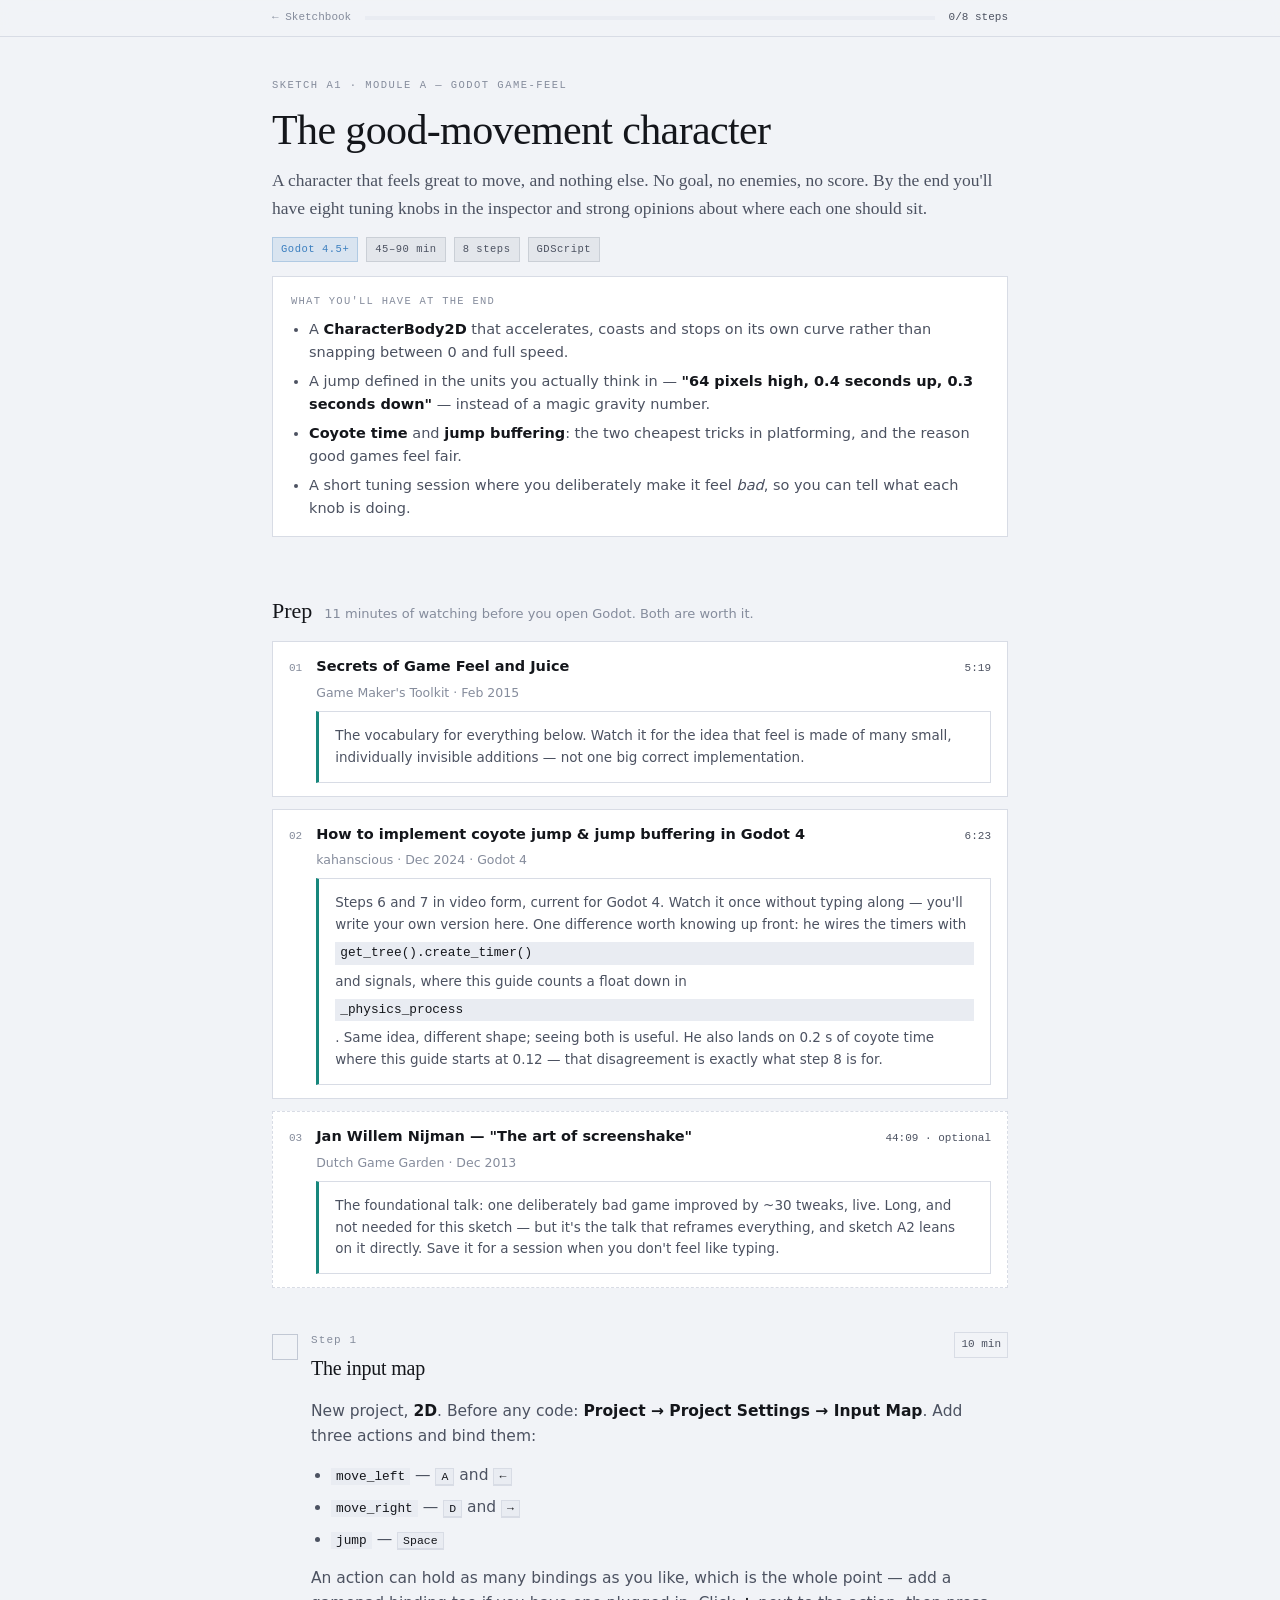
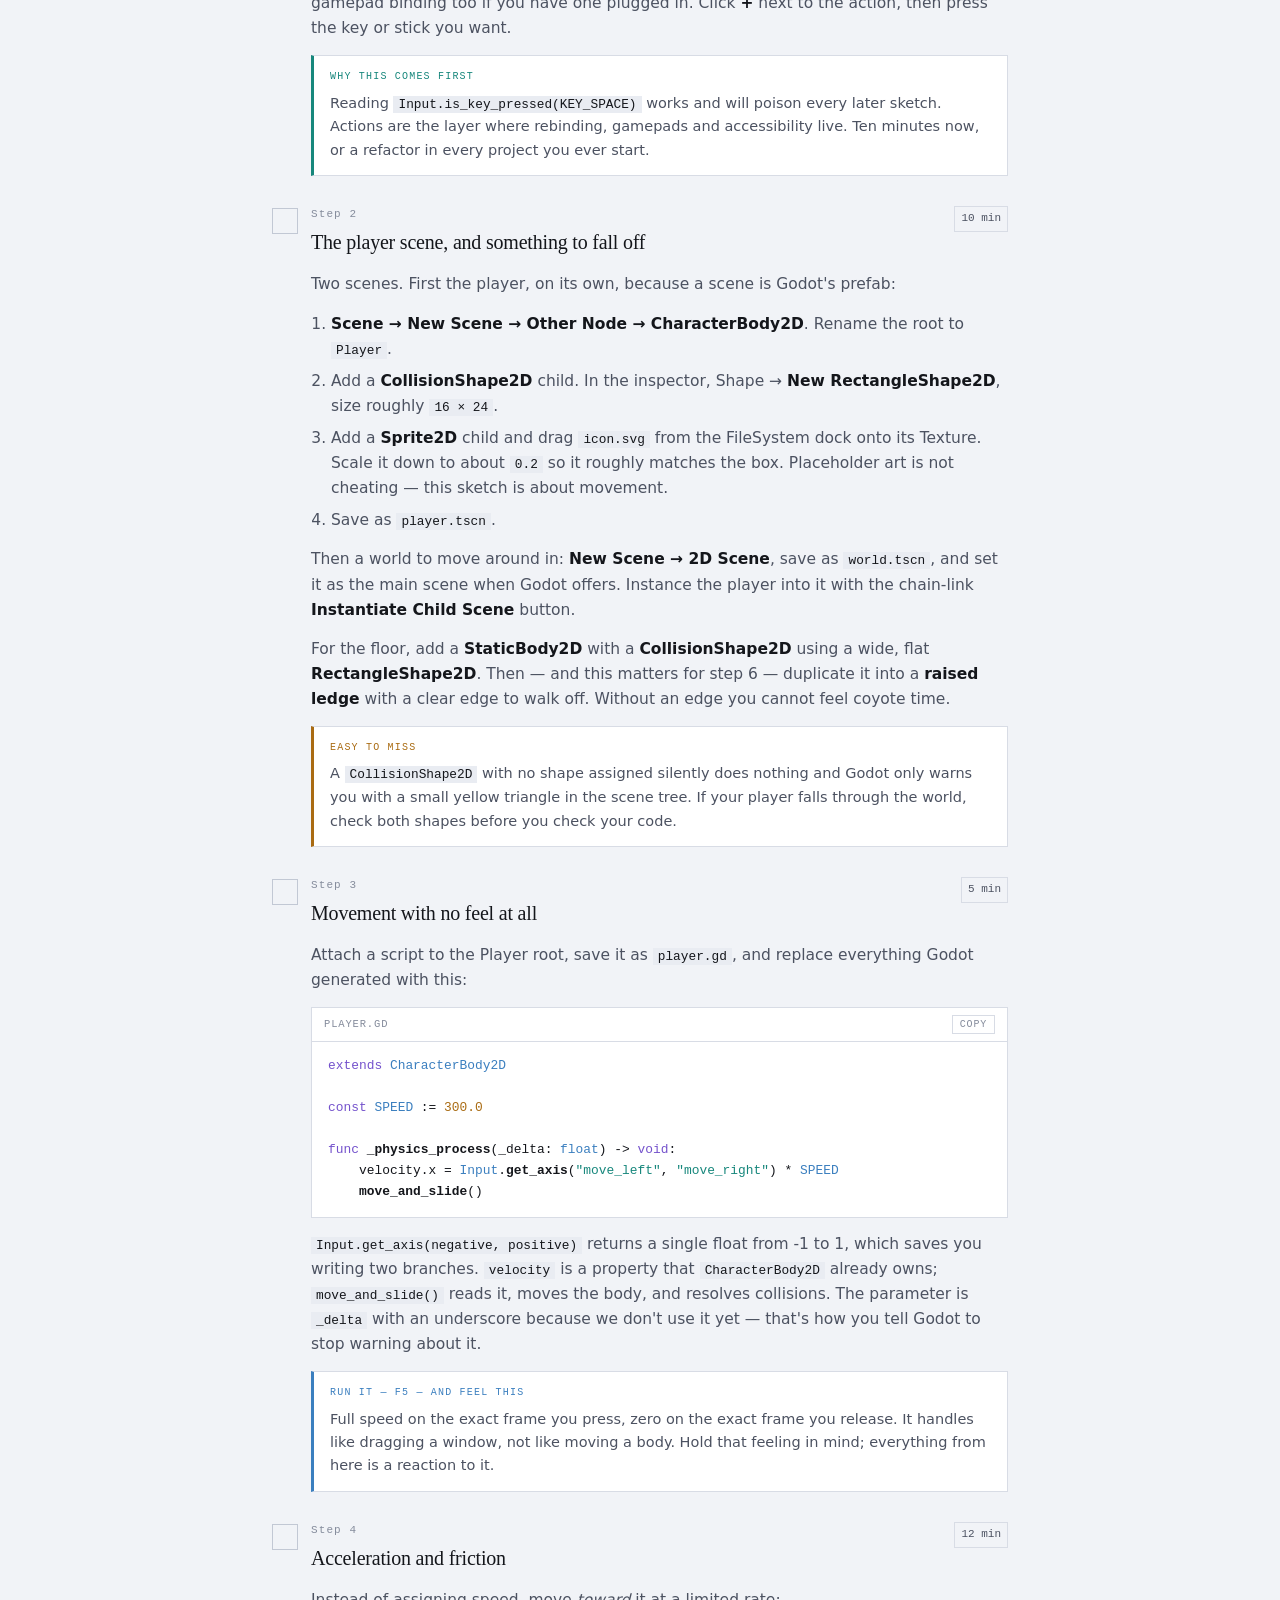
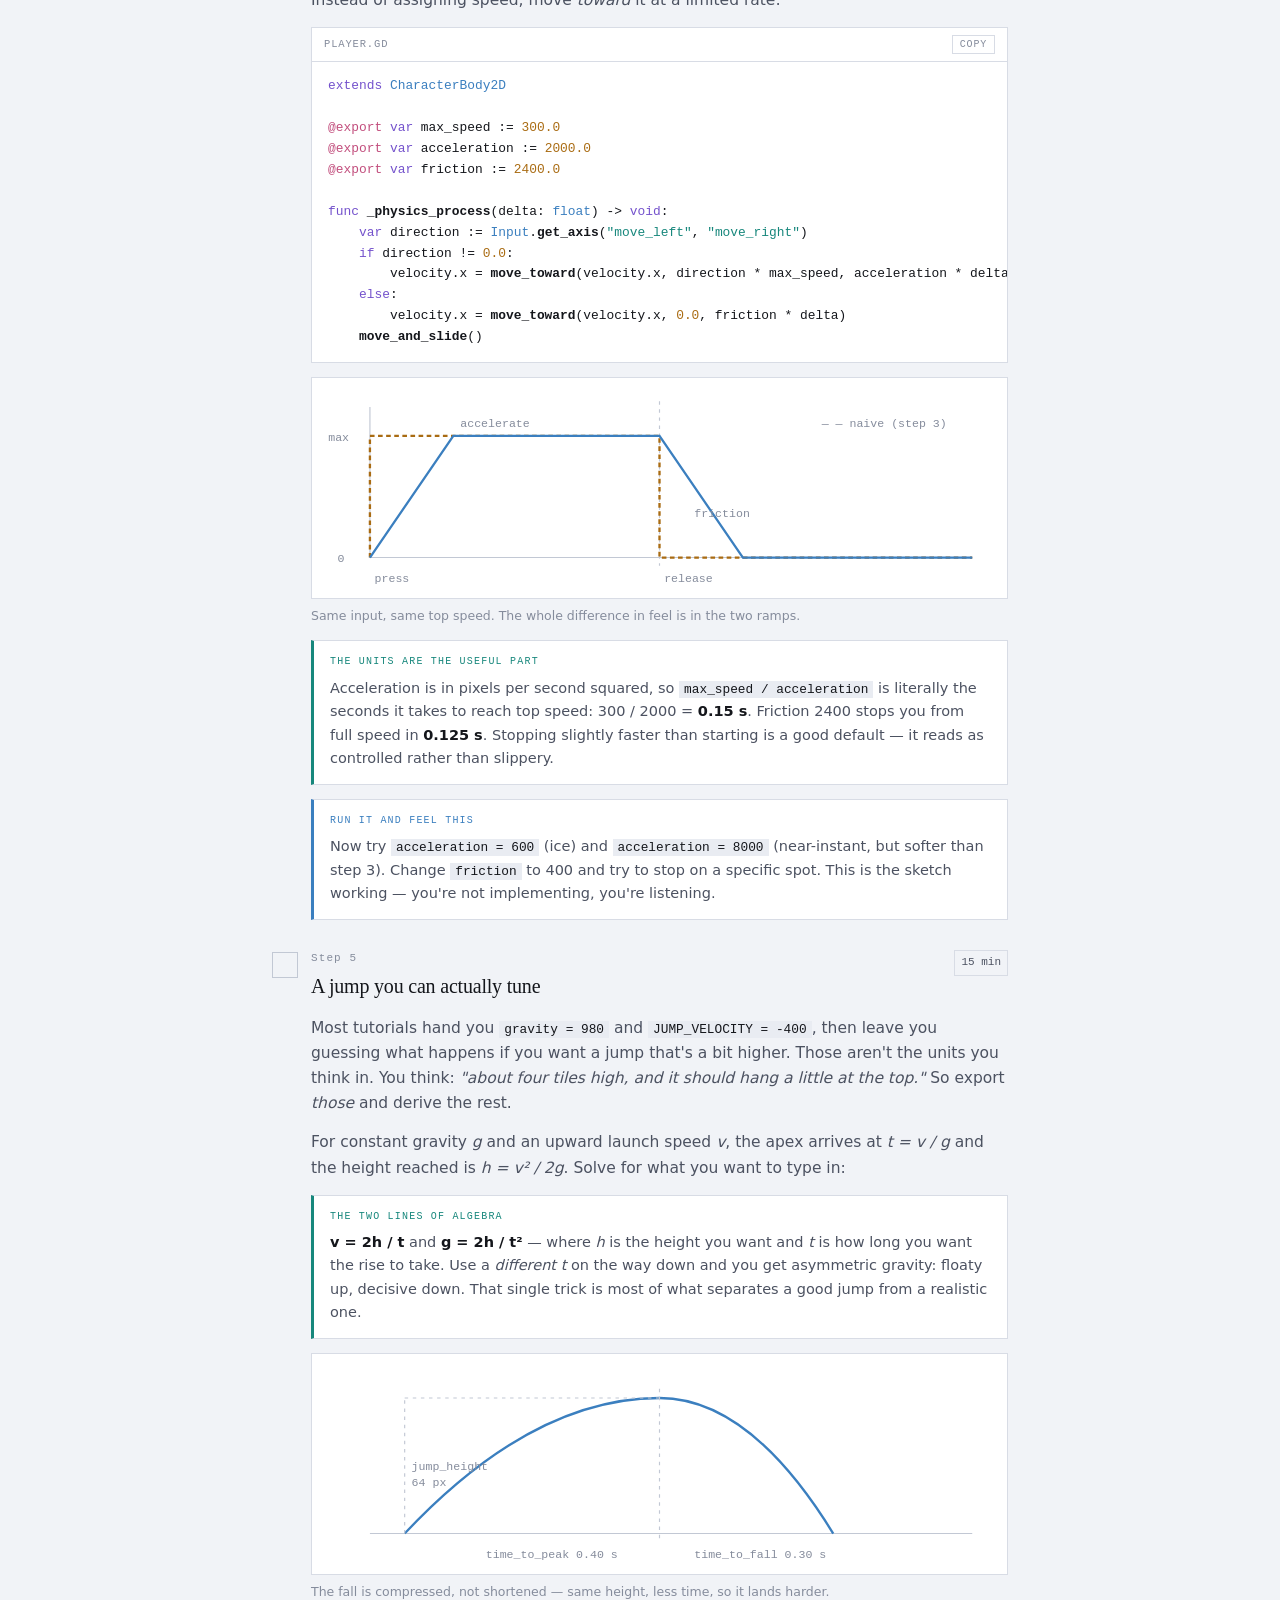
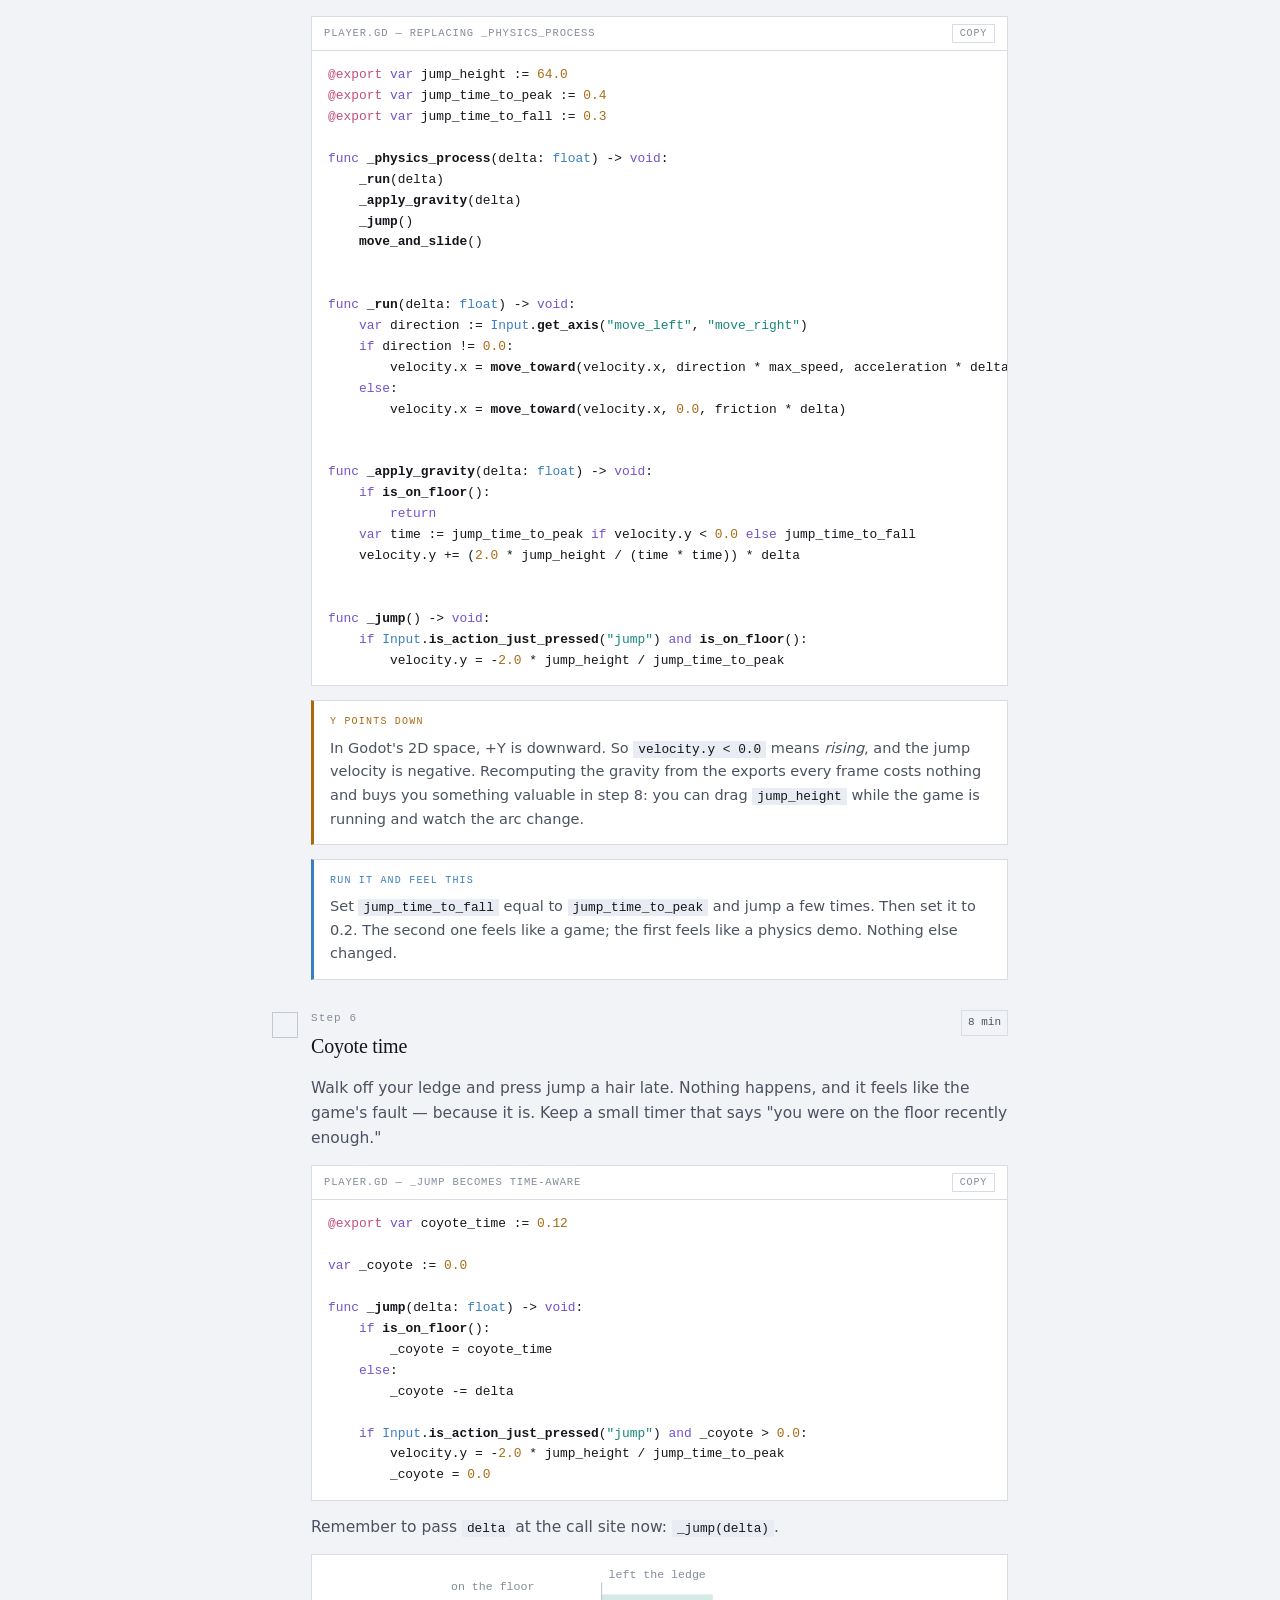
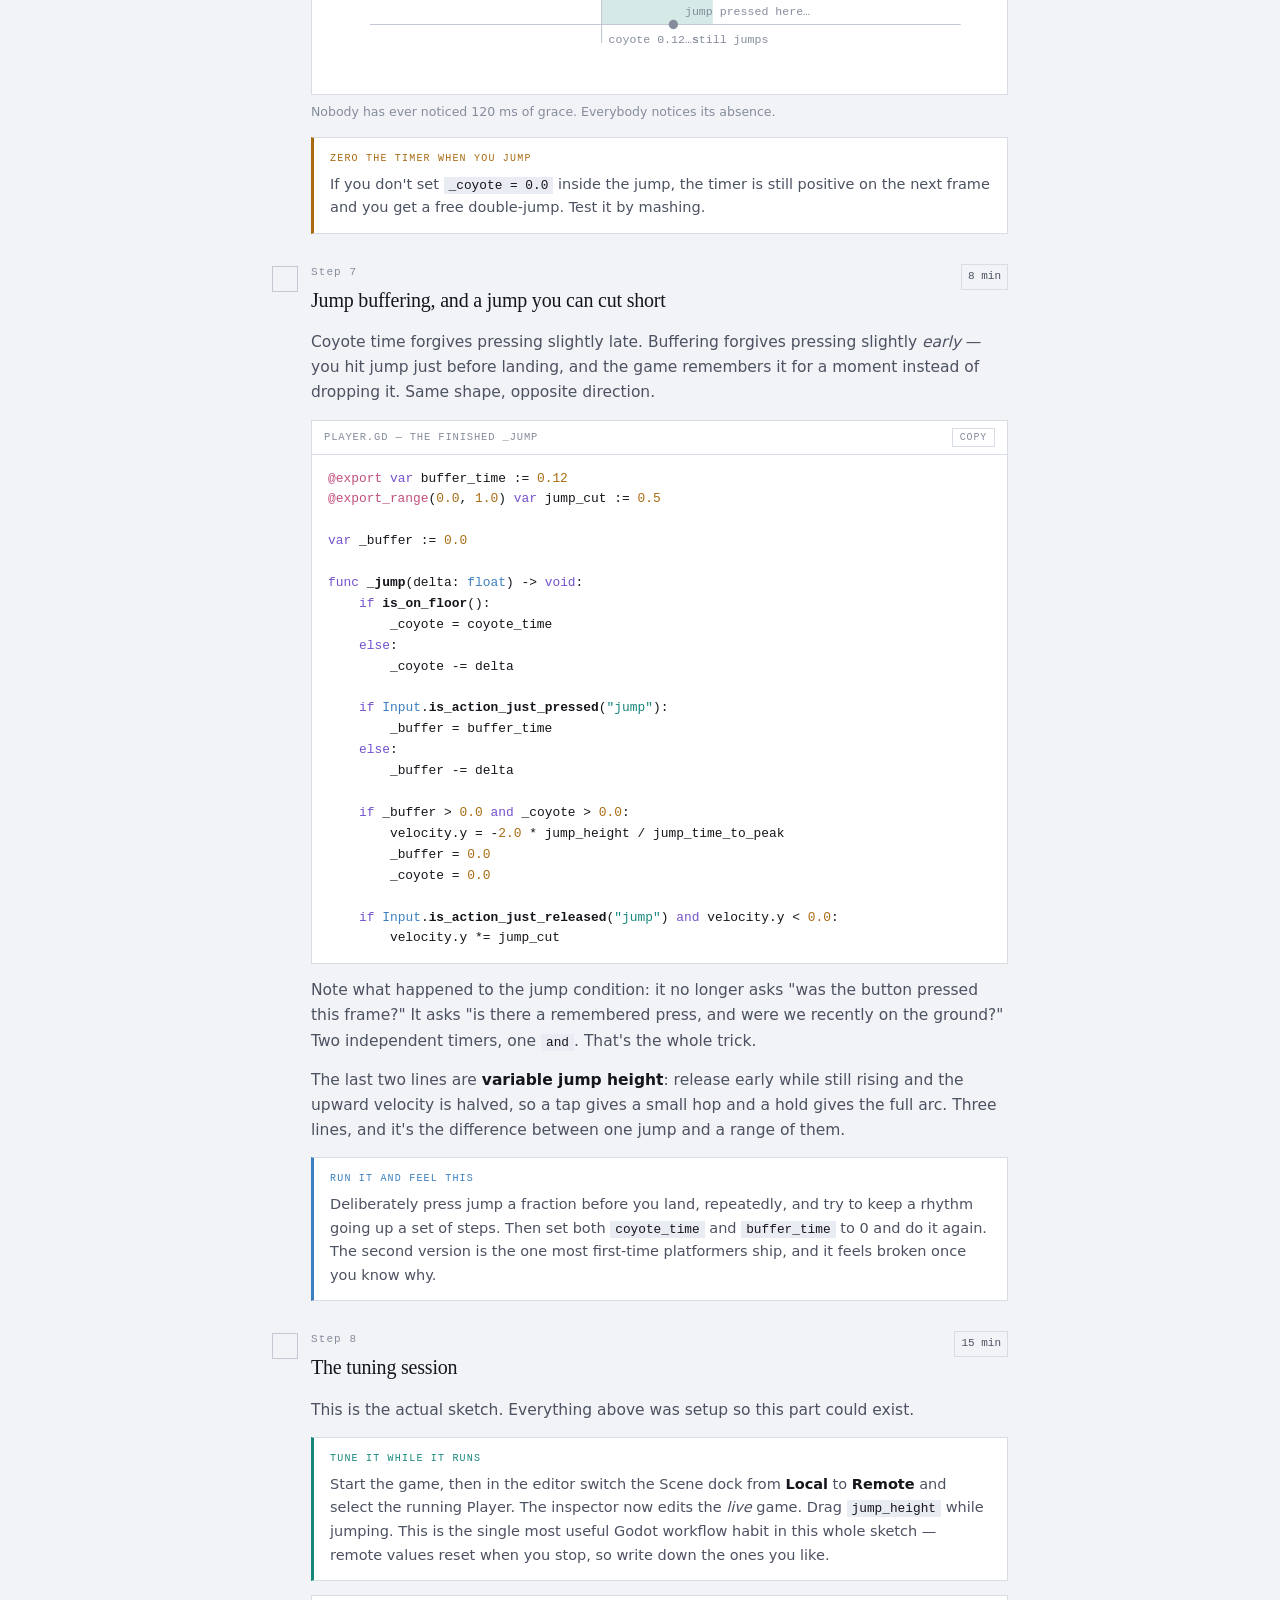
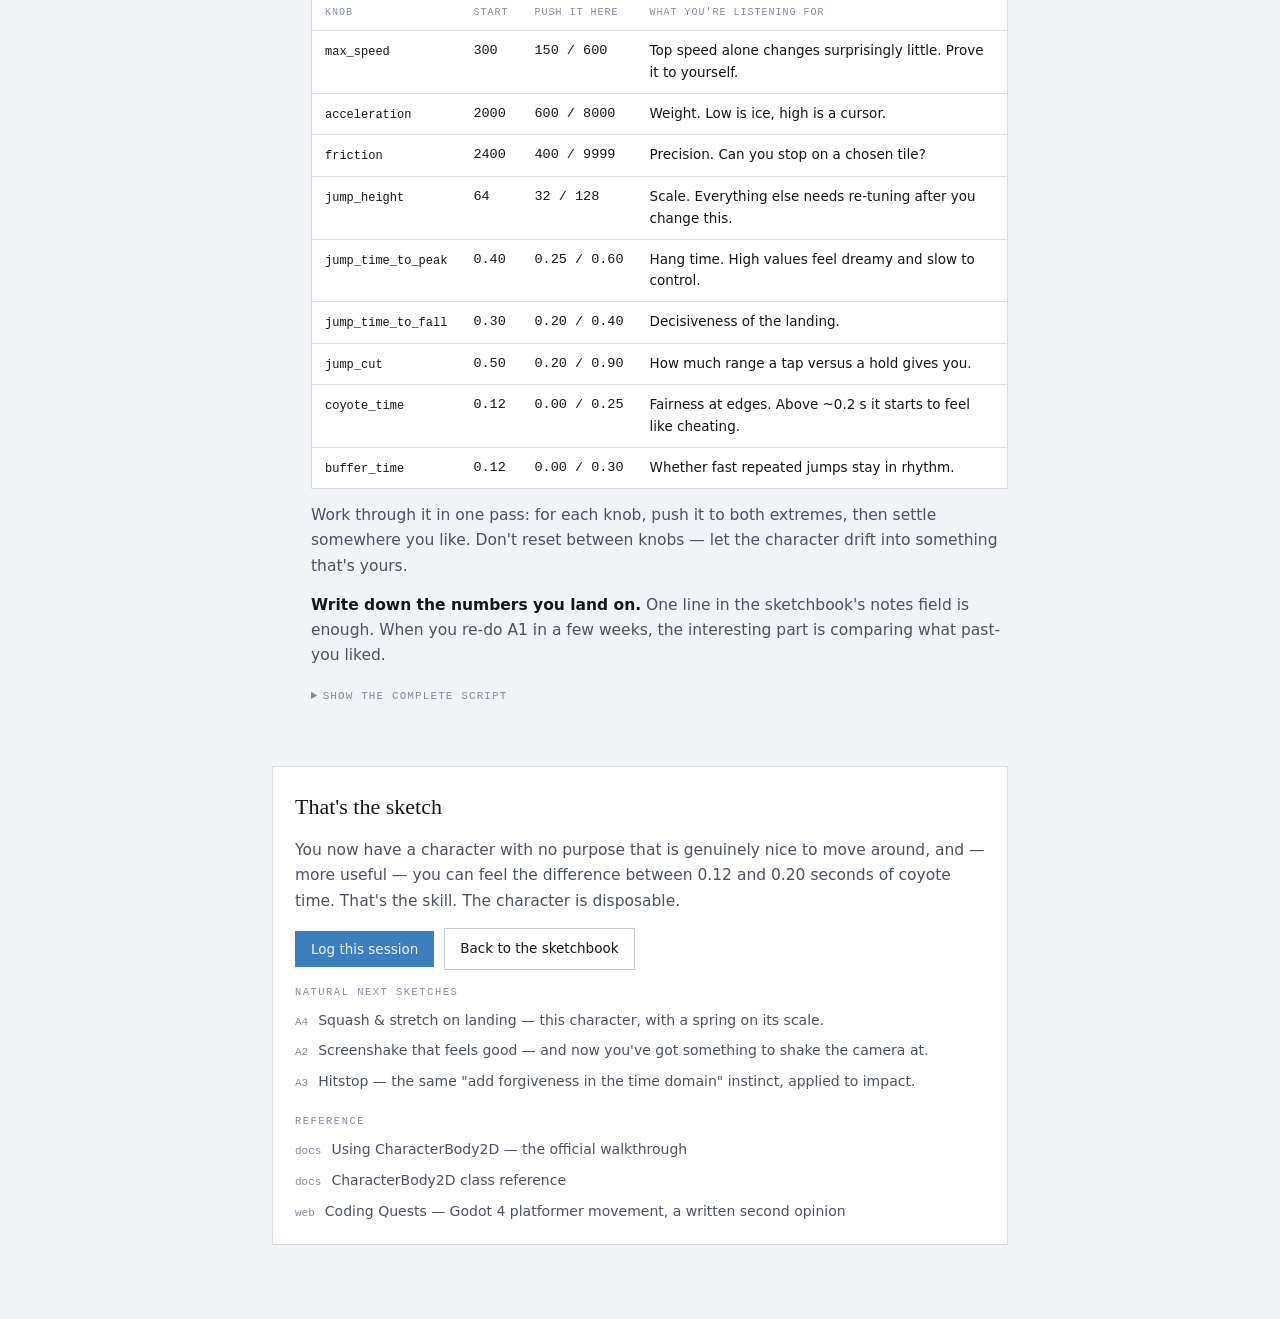
==== commit a1283fb0: "Add transcript fetching to the skill, and the B6 guide Transcripts turned out to need a tool: YouTub" ====
--- a/guides/a1-good-movement.html
+++ b/guides/a1-good-movement.html
@@ -66,8 +66,12 @@
       <span class="t">How to implement coyote jump &amp; jump buffering in Godot 4</span>
       <span class="len">6:23</span>
       <span class="by">kahanscious · Dec 2024 · Godot 4</span>
-      <span class="why">Steps 6 and 7 in video form, current for Godot 4. Watch it once now without
-        typing along — you'll write your own version here, and it helps to have seen the shape first.</span>
+      <span class="why">Steps 6 and 7 in video form, current for Godot 4. Watch it once without typing
+        along — you'll write your own version here. One difference worth knowing up front: he wires the
+        timers with <code class="inline">get_tree().create_timer()</code> and signals, where this guide counts
+        a float down in <code class="inline">_physics_process</code>. Same idea, different shape; seeing both is
+        useful. He also lands on 0.2 s of coyote time where this guide starts at 0.12 — that disagreement is
+        exactly what step 8 is for.</span>
     </a>
 
     <a class="vid optional" href="https://www.youtube.com/watch?v=AJdEqssNZ-U" target="_blank" rel="noopener noreferrer">
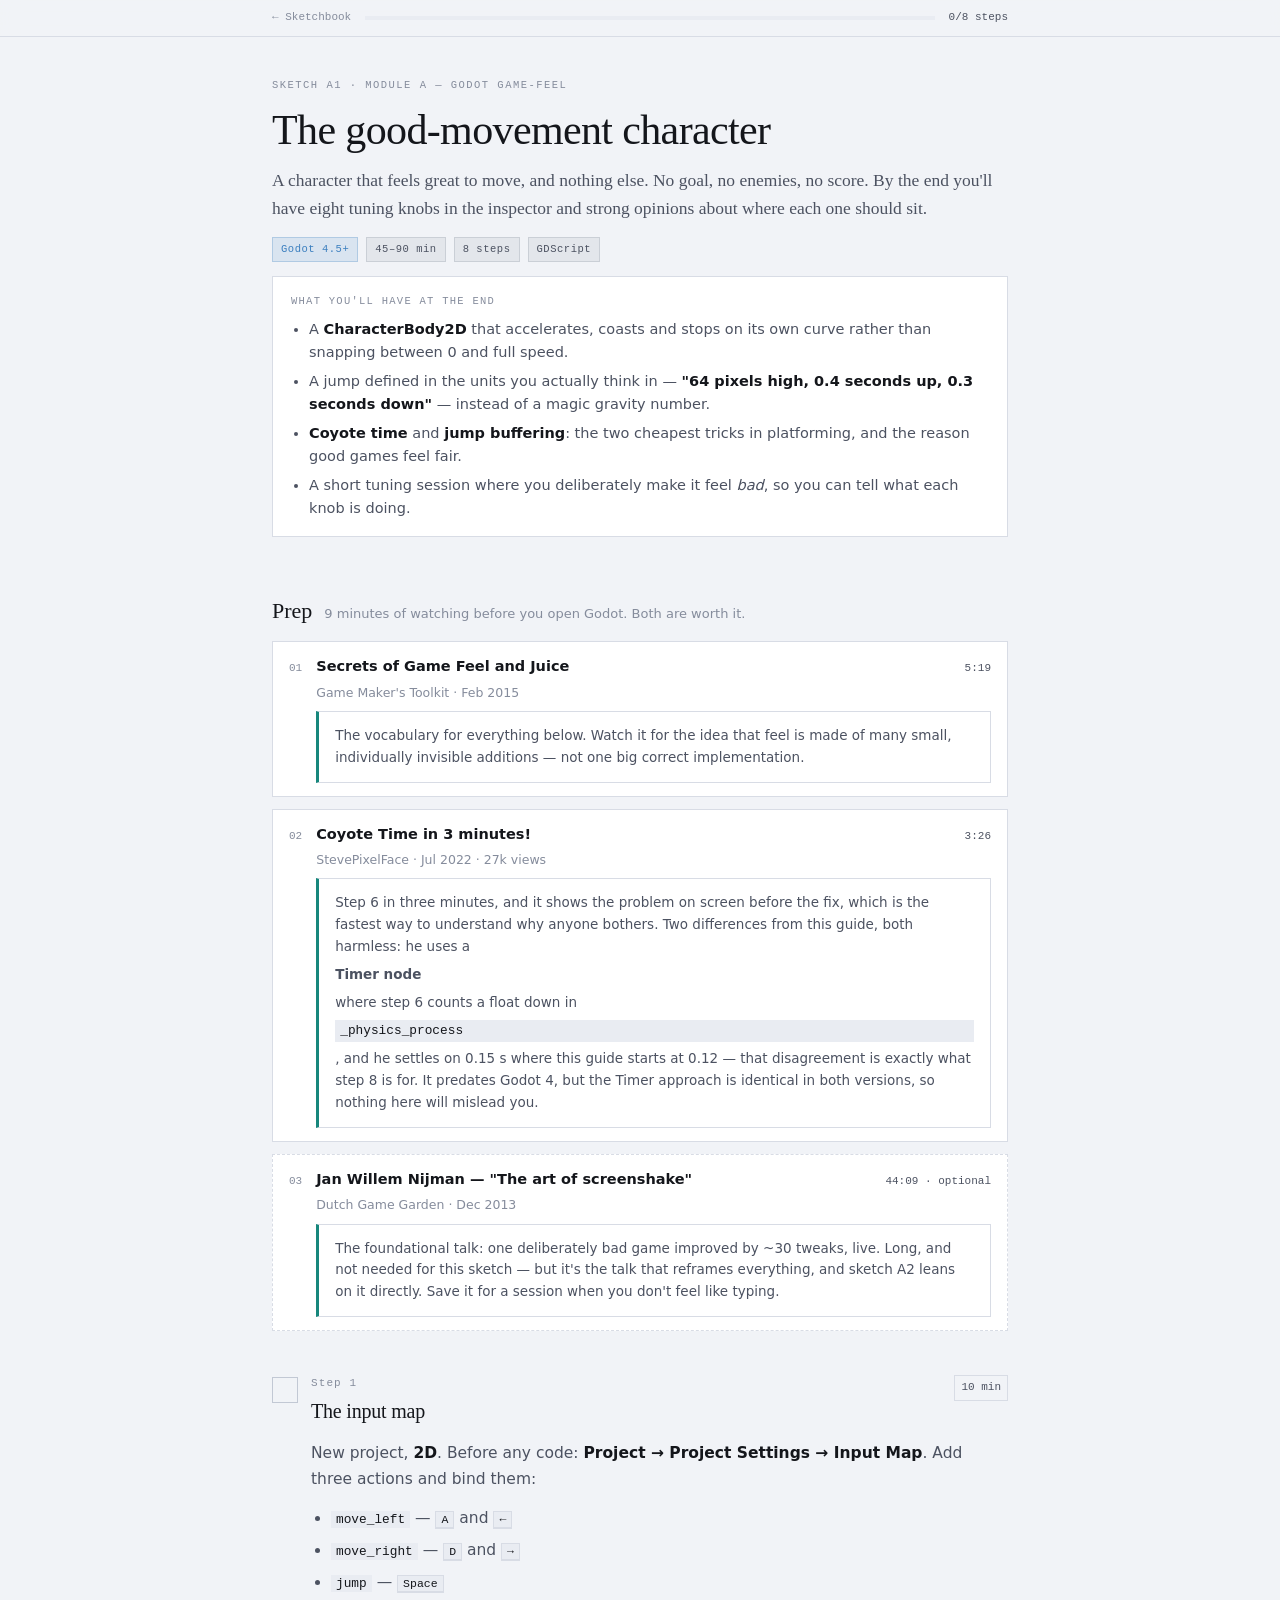
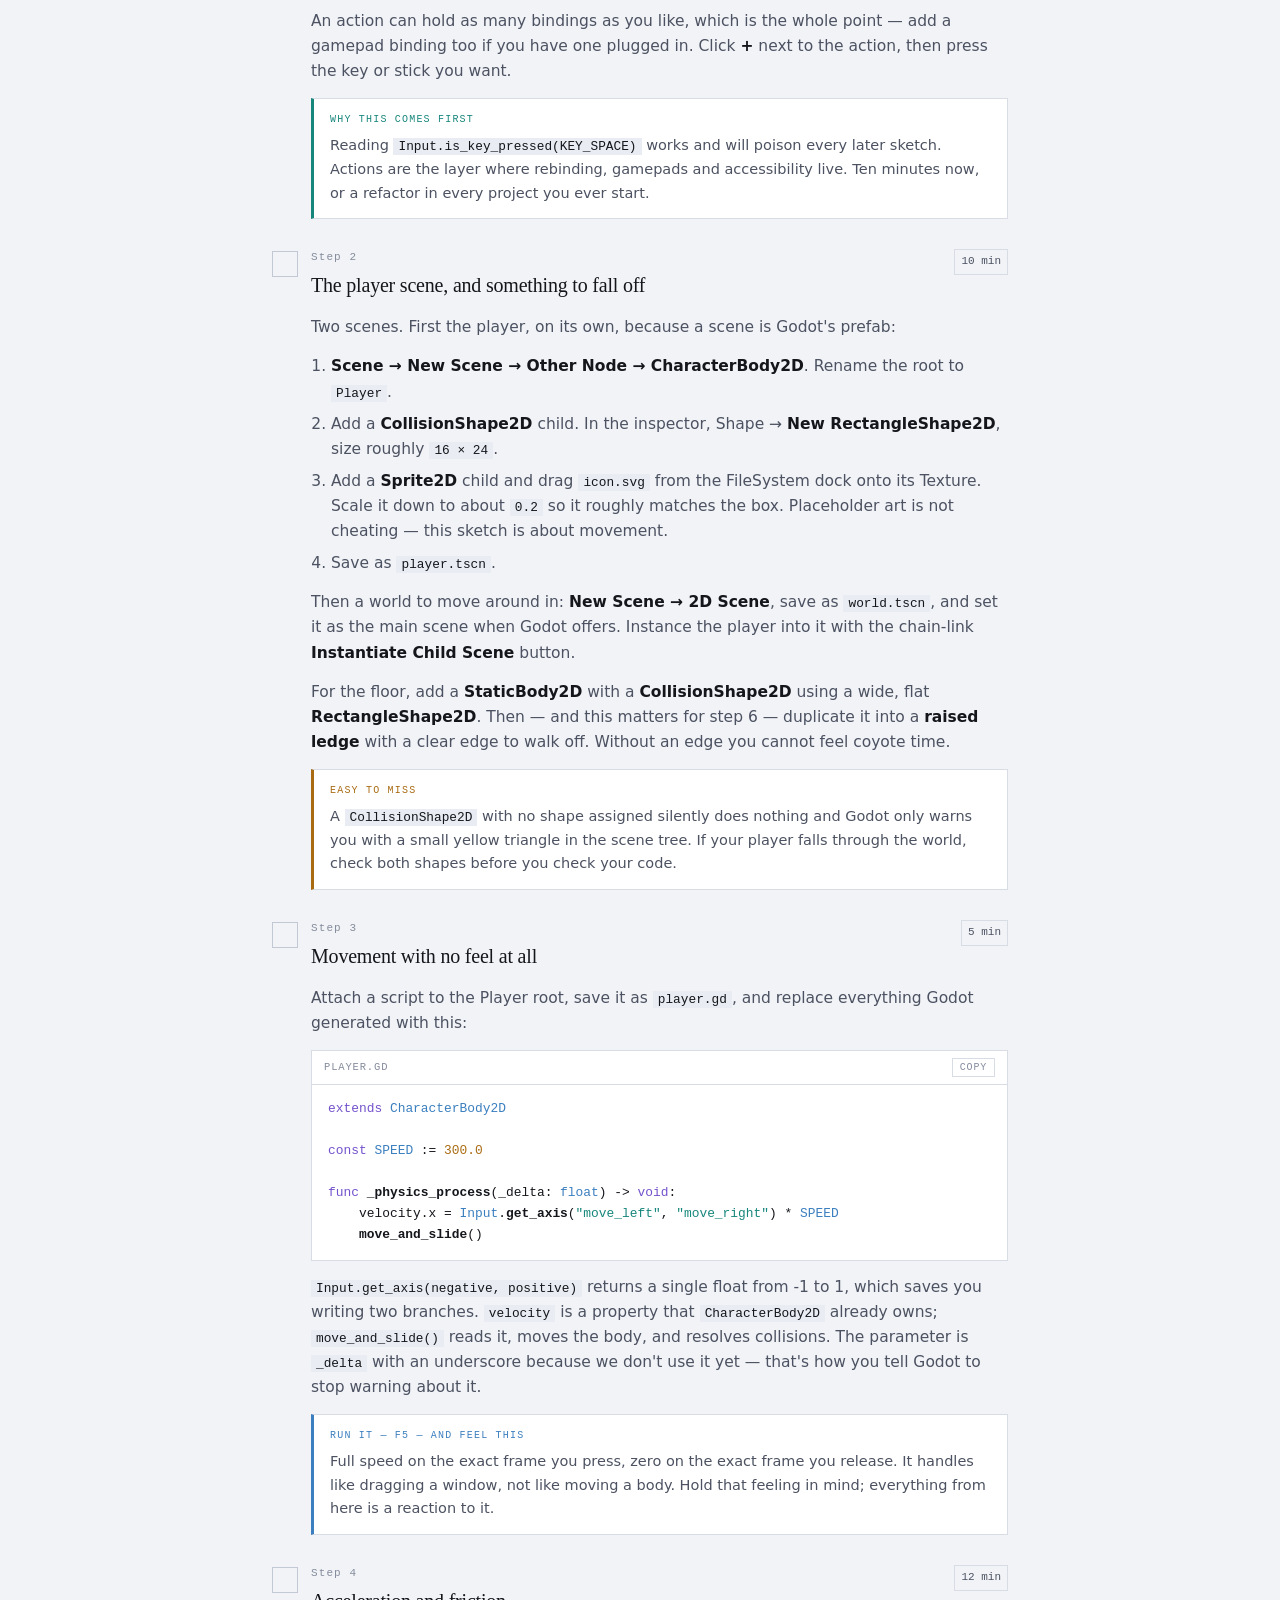
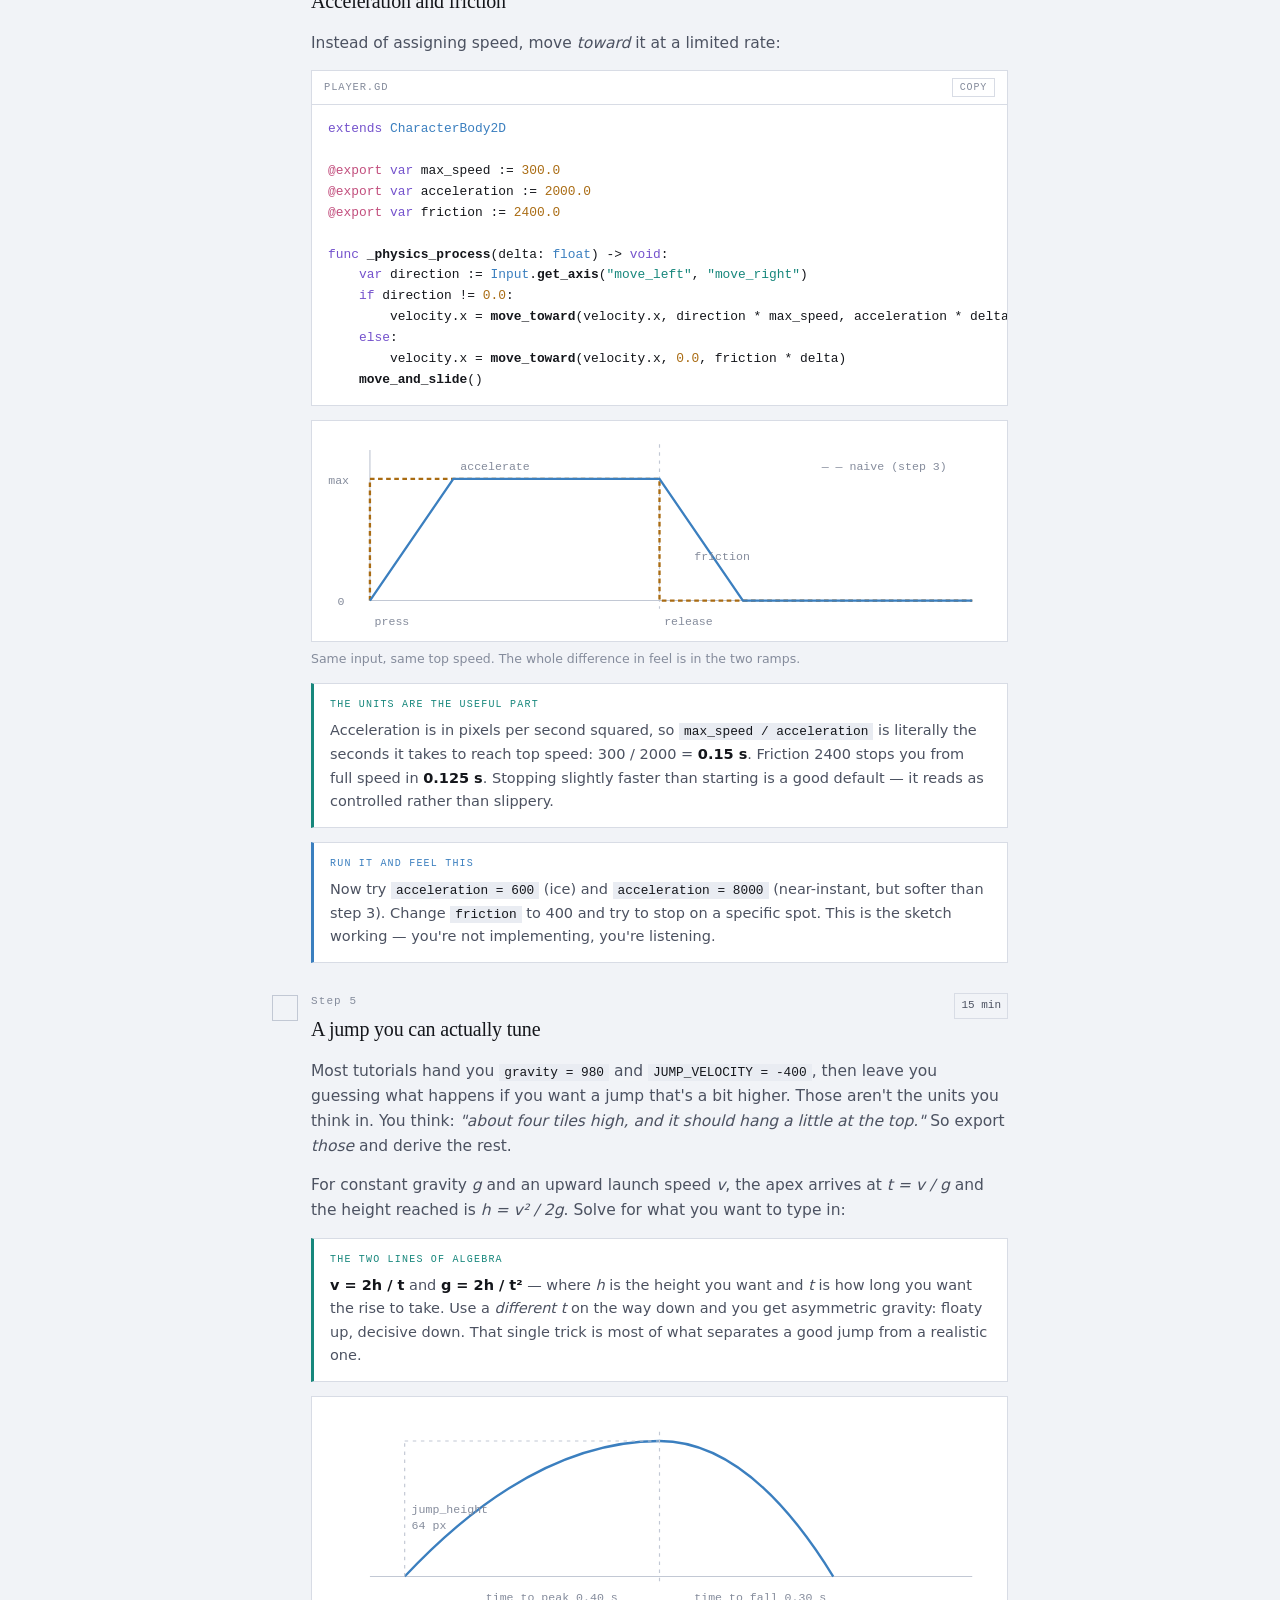
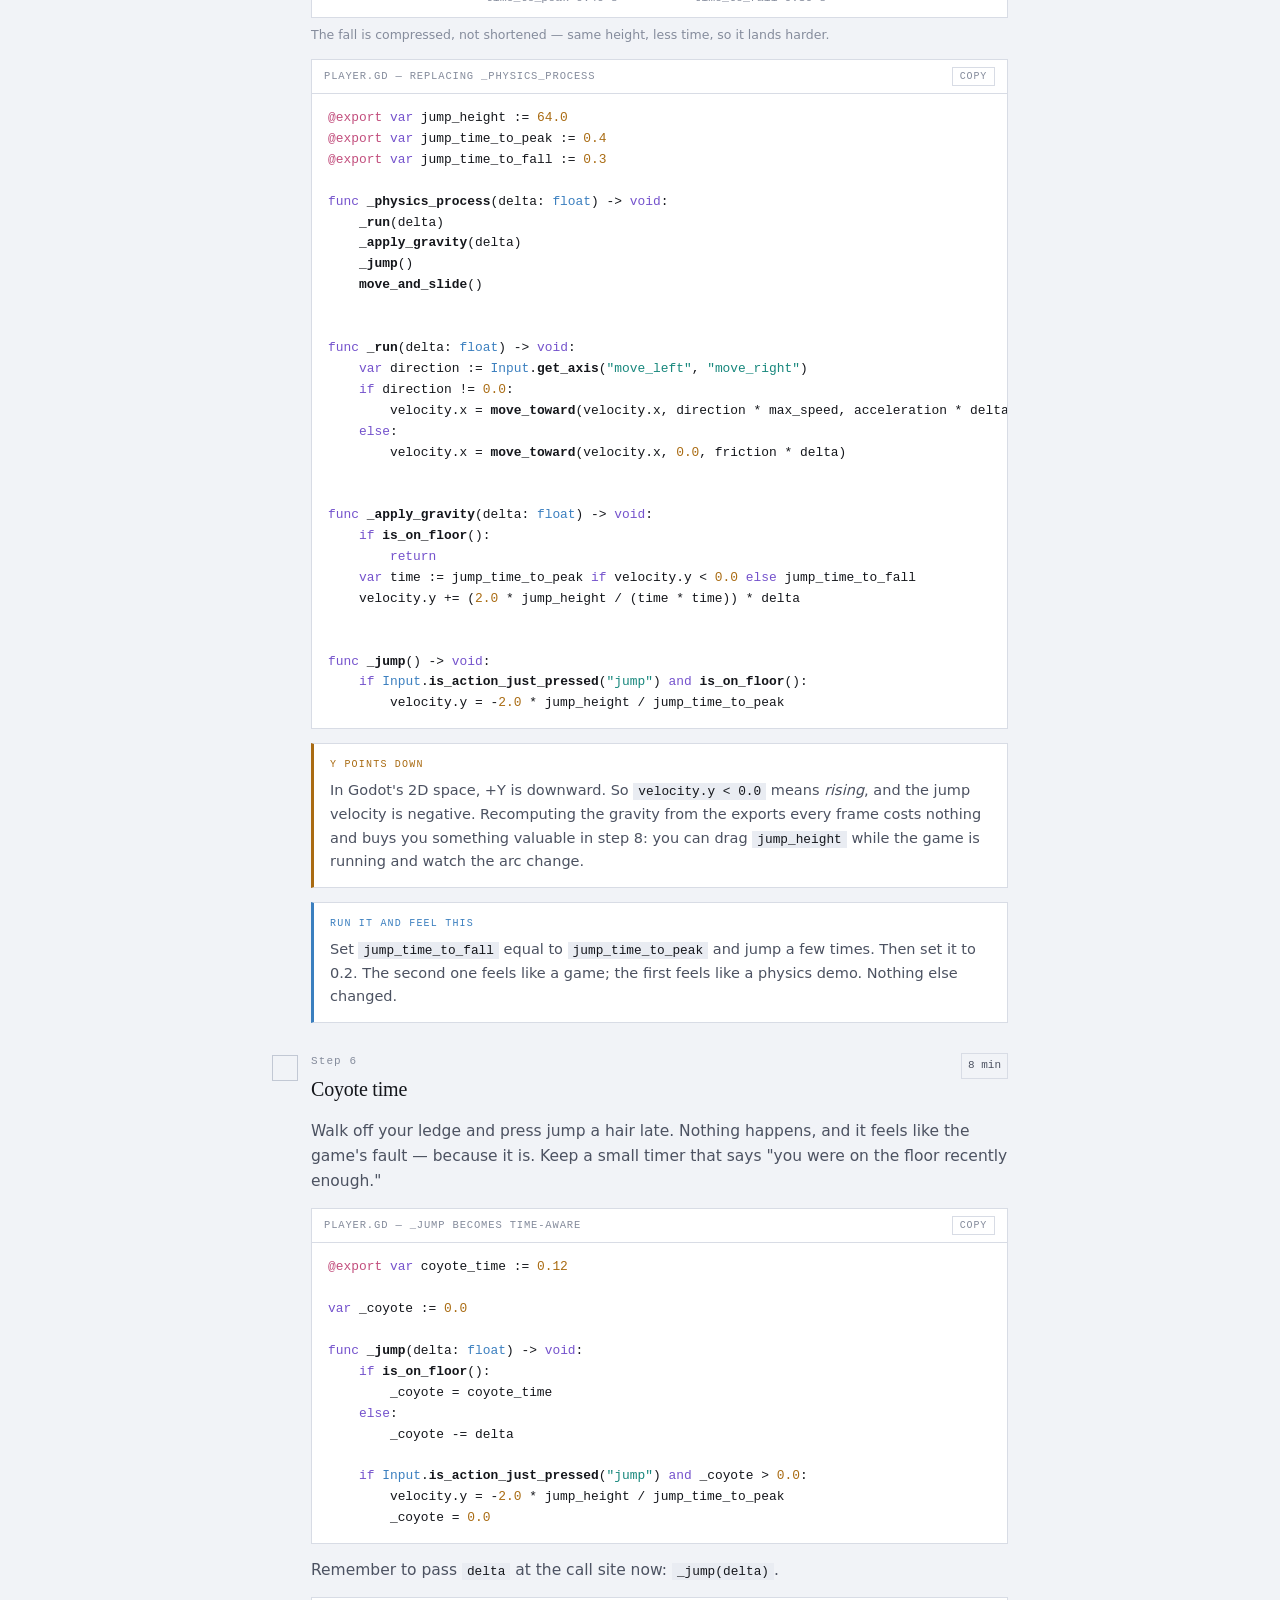
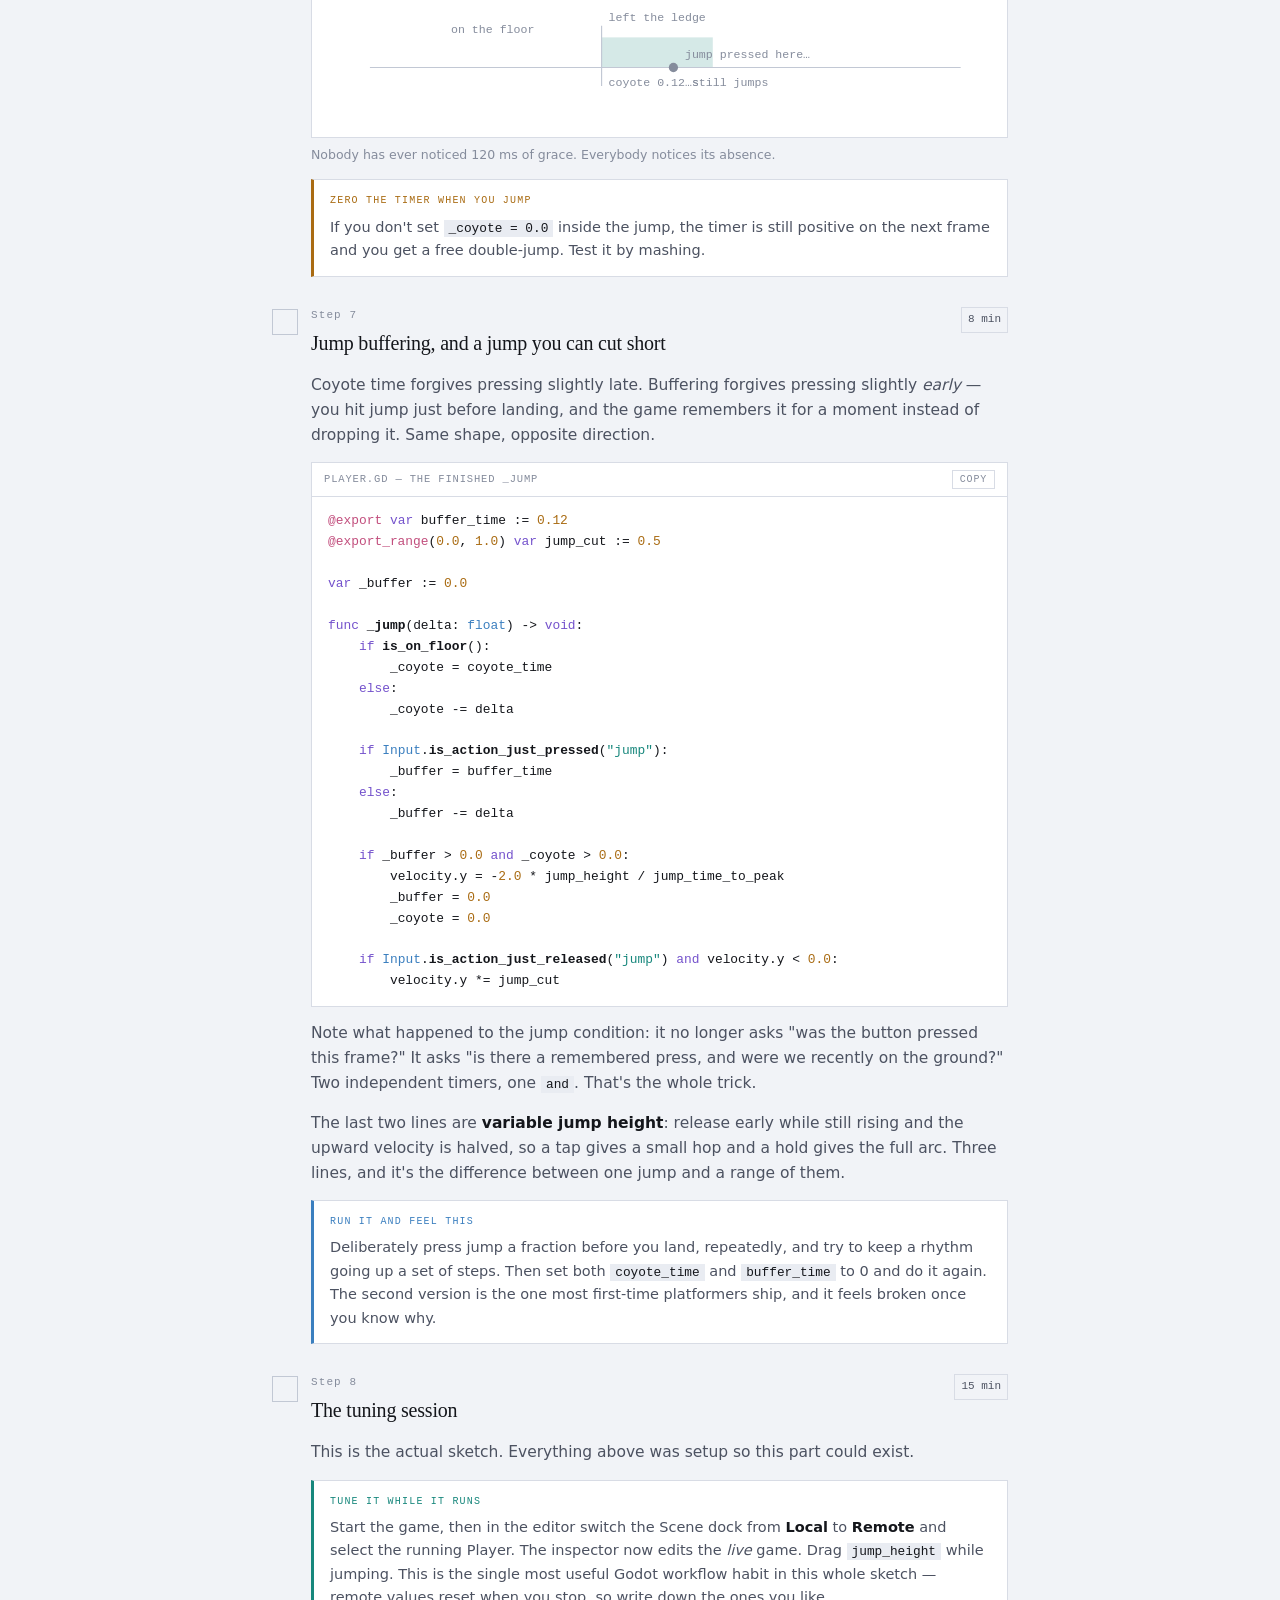
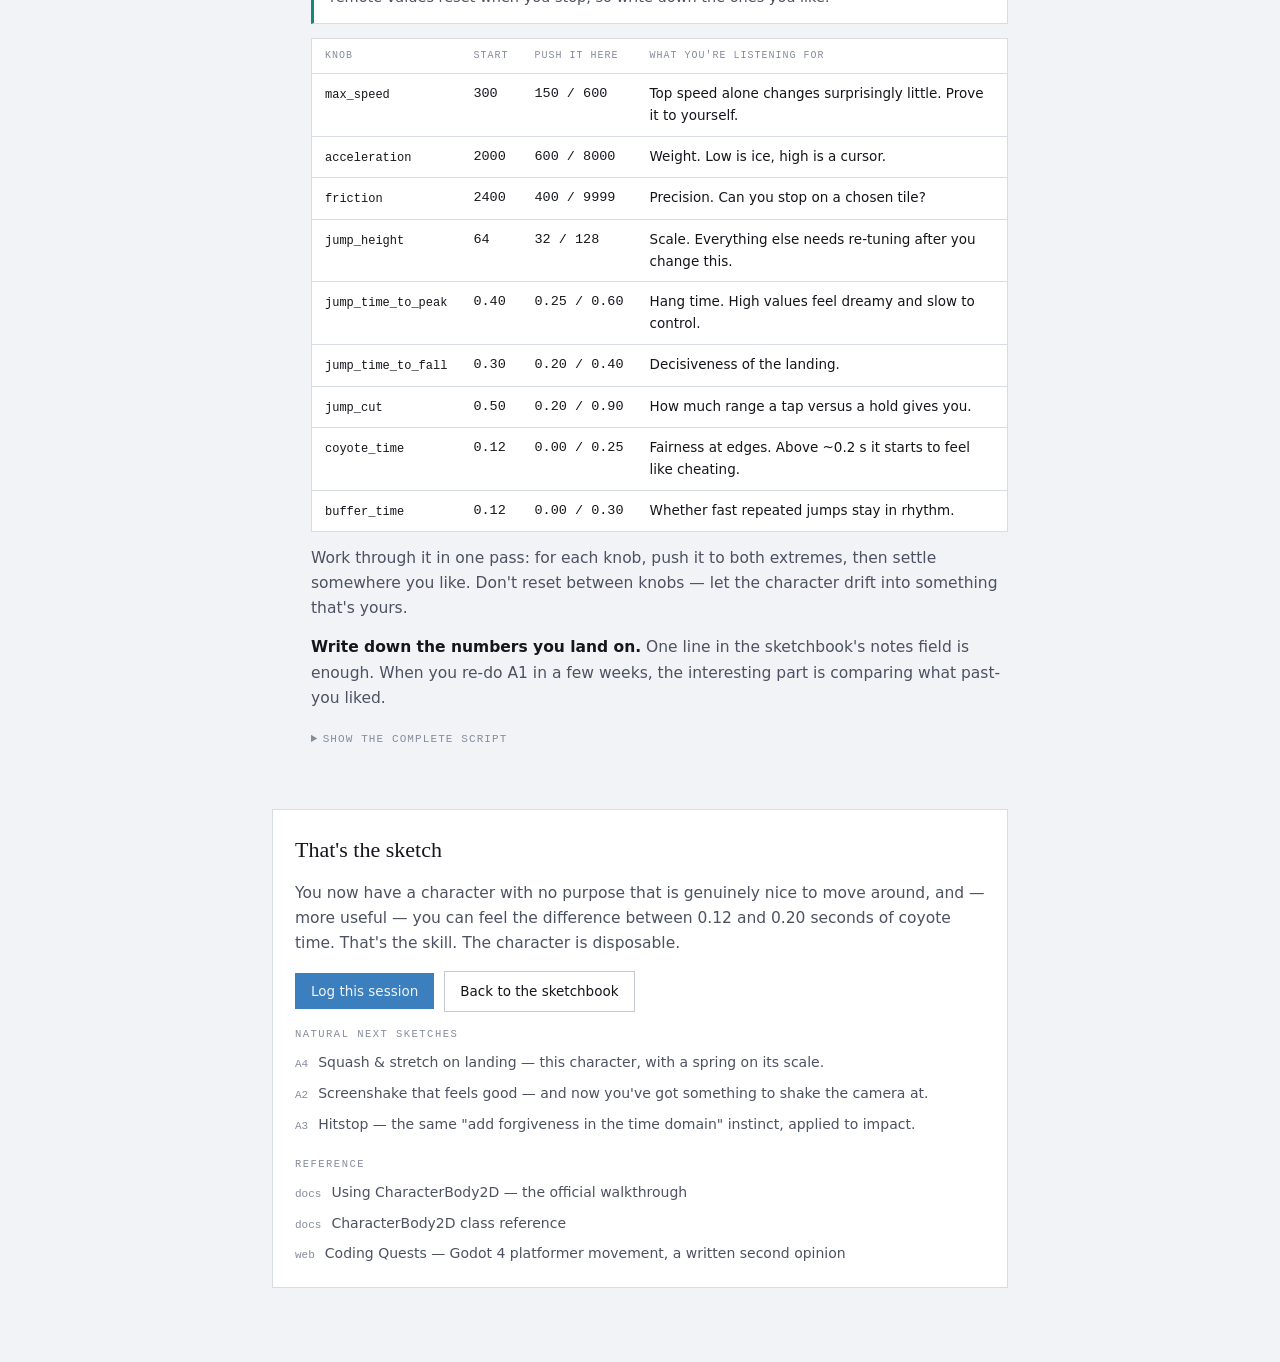
==== commit 742df66b: "Rank prep videos by reach, and replace the weak picks Search ordering was choosing prep videos, whic" ====
--- a/guides/a1-good-movement.html
+++ b/guides/a1-good-movement.html
@@ -49,7 +49,7 @@
   <section class="prep">
     <div class="prep-head">
       <h2>Prep</h2>
-      <span>11 minutes of watching before you open Godot. Both are worth it.</span>
+      <span>9 minutes of watching before you open Godot. Both are worth it.</span>
     </div>
 
     <a class="vid" href="https://www.youtube.com/watch?v=216_5nu4aVQ" target="_blank" rel="noopener noreferrer">
@@ -61,17 +61,17 @@
         many small, individually invisible additions — not one big correct implementation.</span>
     </a>
 
-    <a class="vid" href="https://www.youtube.com/watch?v=sojFWKrv5OM" target="_blank" rel="noopener noreferrer">
+    <a class="vid" href="https://www.youtube.com/watch?v=bJOpkFIEwCA" target="_blank" rel="noopener noreferrer">
       <span class="n">02</span>
-      <span class="t">How to implement coyote jump &amp; jump buffering in Godot 4</span>
-      <span class="len">6:23</span>
-      <span class="by">kahanscious · Dec 2024 · Godot 4</span>
-      <span class="why">Steps 6 and 7 in video form, current for Godot 4. Watch it once without typing
-        along — you'll write your own version here. One difference worth knowing up front: he wires the
-        timers with <code class="inline">get_tree().create_timer()</code> and signals, where this guide counts
-        a float down in <code class="inline">_physics_process</code>. Same idea, different shape; seeing both is
-        useful. He also lands on 0.2 s of coyote time where this guide starts at 0.12 — that disagreement is
-        exactly what step 8 is for.</span>
+      <span class="t">Coyote Time in 3 minutes!</span>
+      <span class="len">3:26</span>
+      <span class="by">StevePixelFace · Jul 2022 · 27k views</span>
+      <span class="why">Step 6 in three minutes, and it shows the problem on screen before the fix,
+        which is the fastest way to understand why anyone bothers. Two differences from this guide,
+        both harmless: he uses a <b>Timer node</b> where step 6 counts a float down in
+        <code class="inline">_physics_process</code>, and he settles on 0.15 s where this guide starts at
+        0.12 — that disagreement is exactly what step 8 is for. It predates Godot 4, but the Timer
+        approach is identical in both versions, so nothing here will mislead you.</span>
     </a>
 
     <a class="vid optional" href="https://www.youtube.com/watch?v=AJdEqssNZ-U" target="_blank" rel="noopener noreferrer">
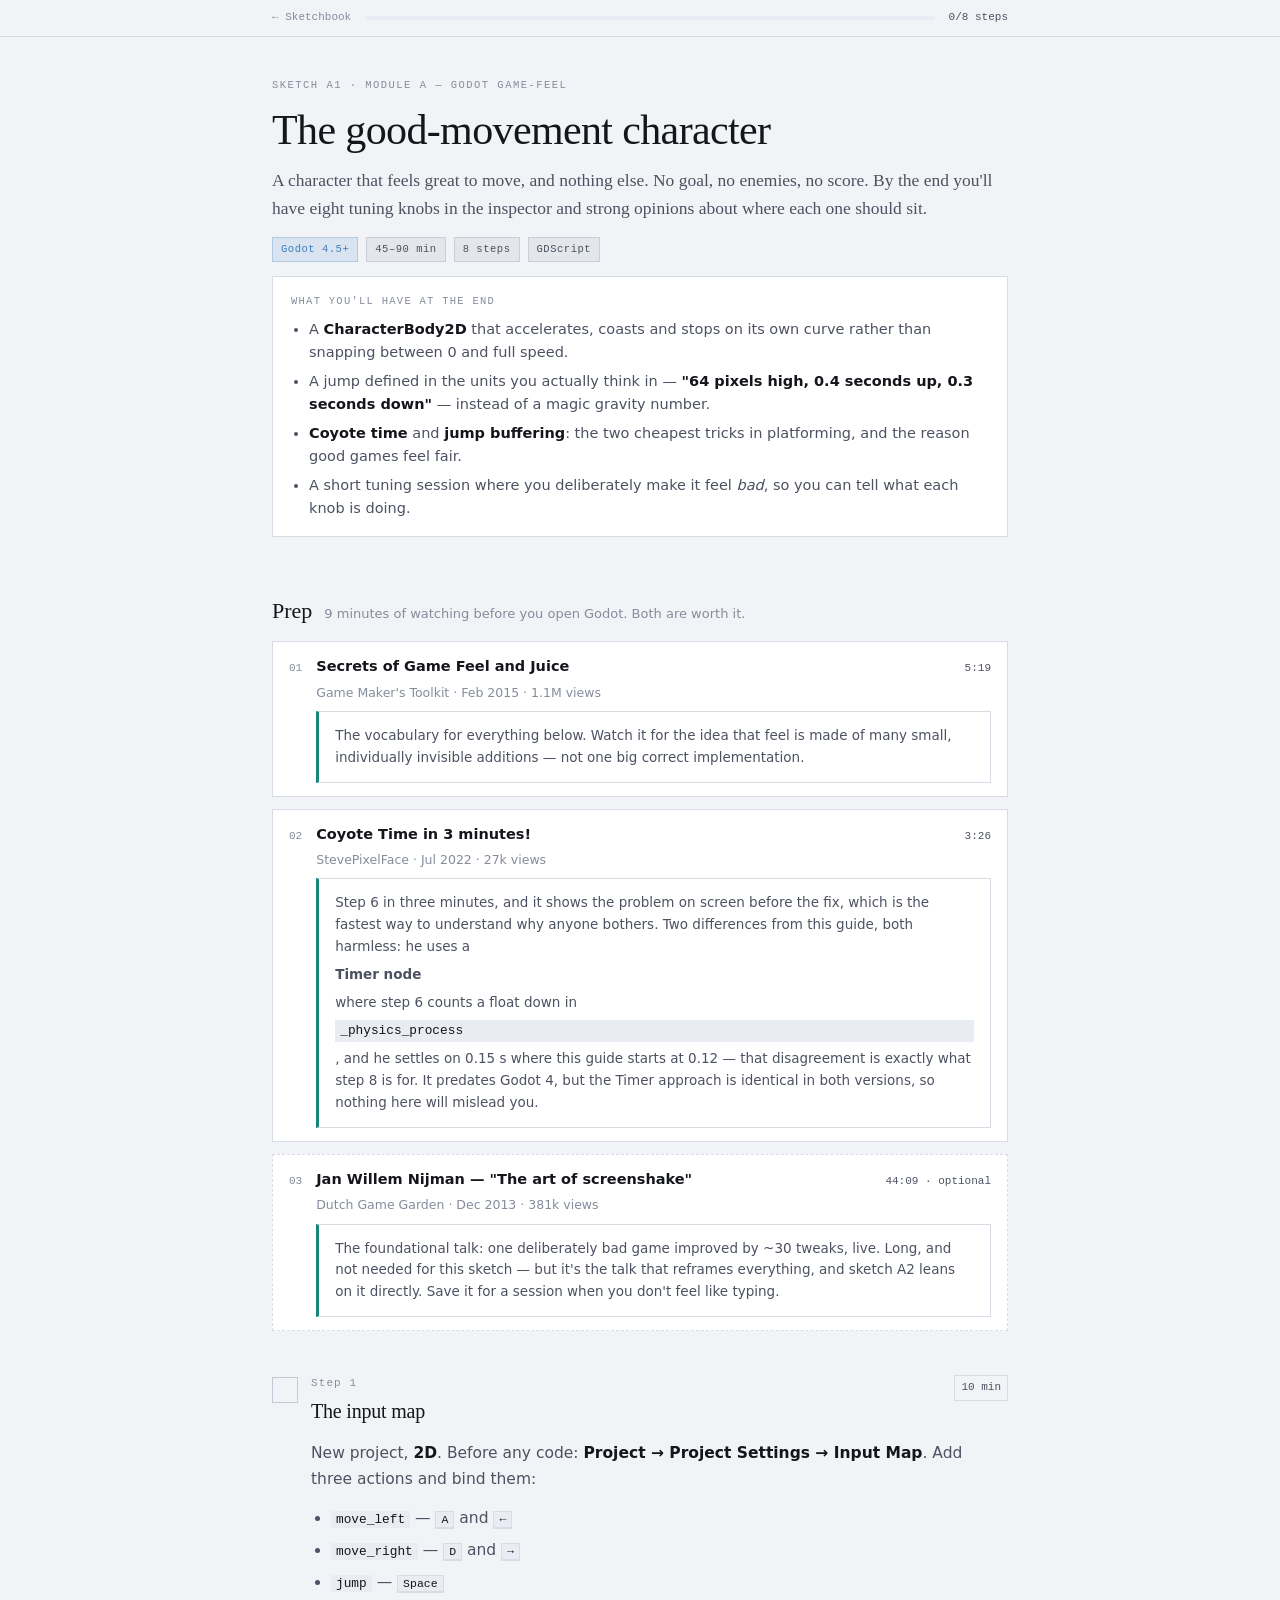
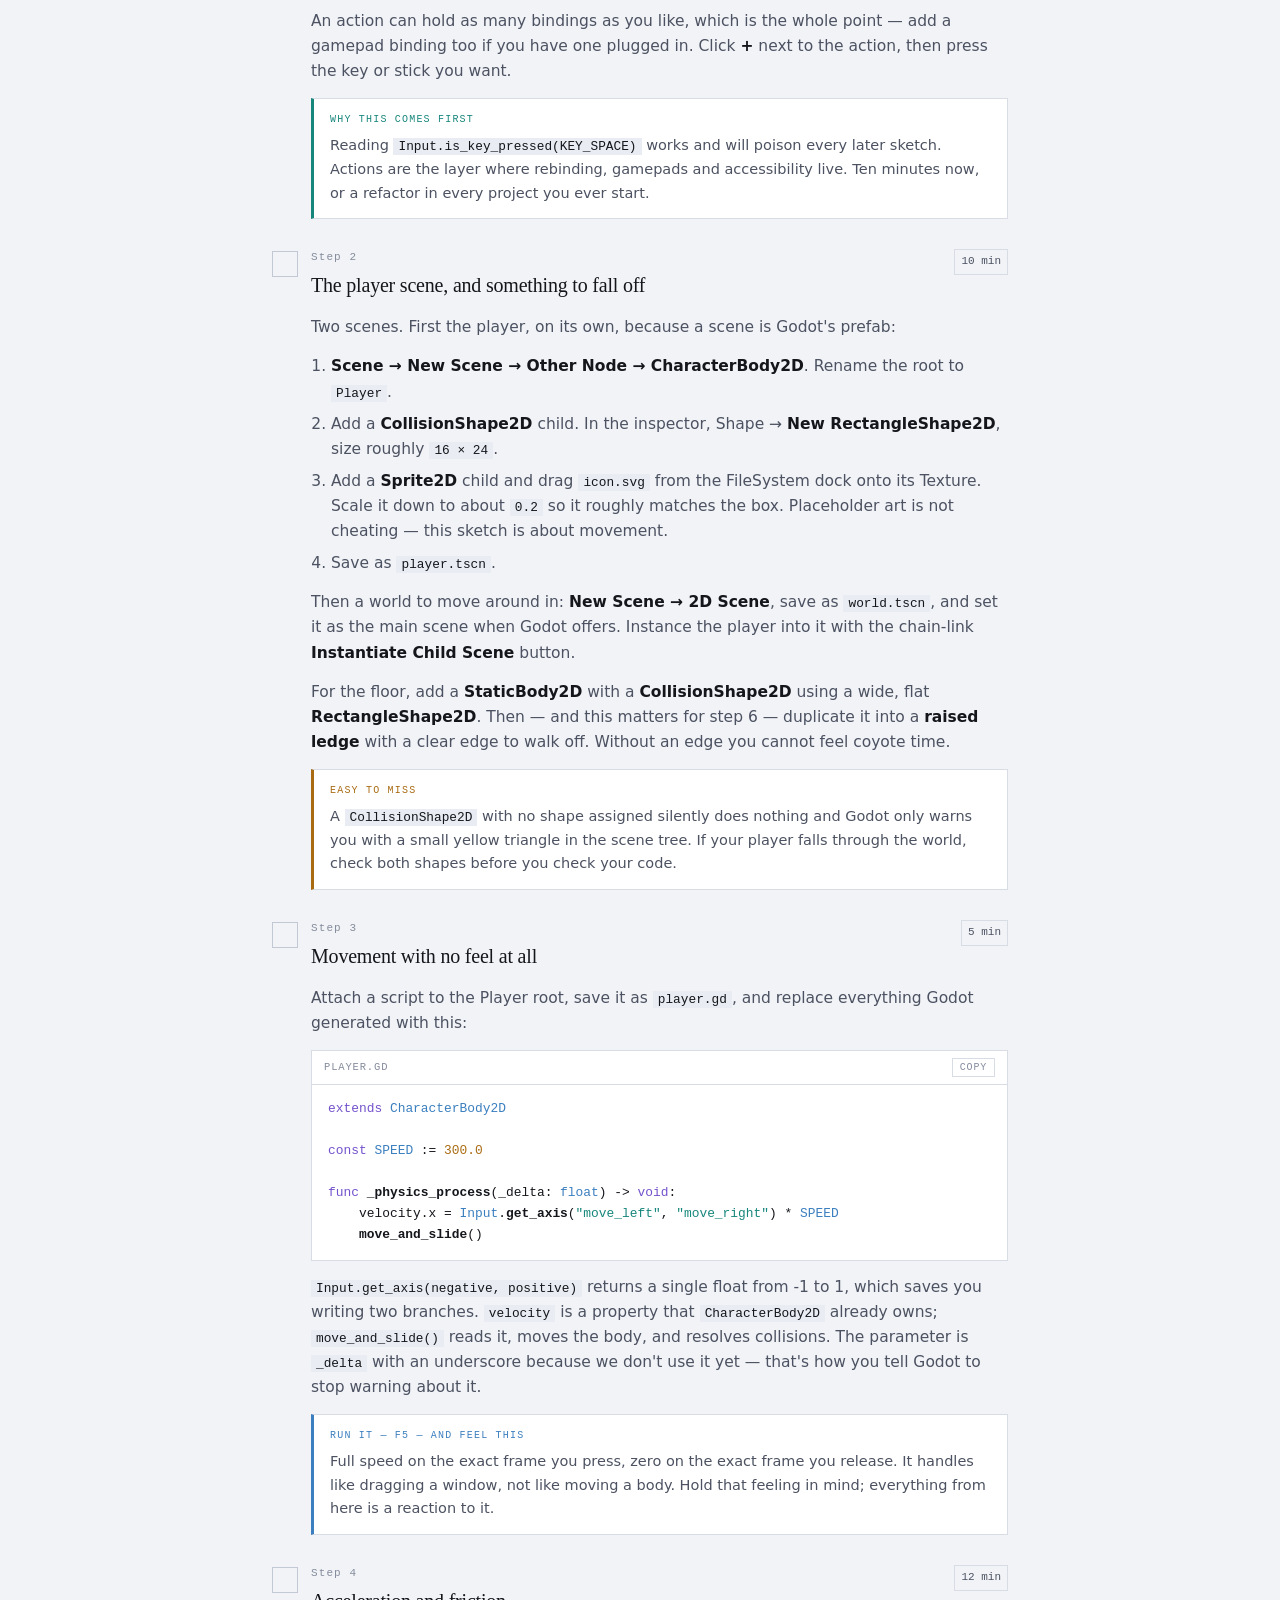
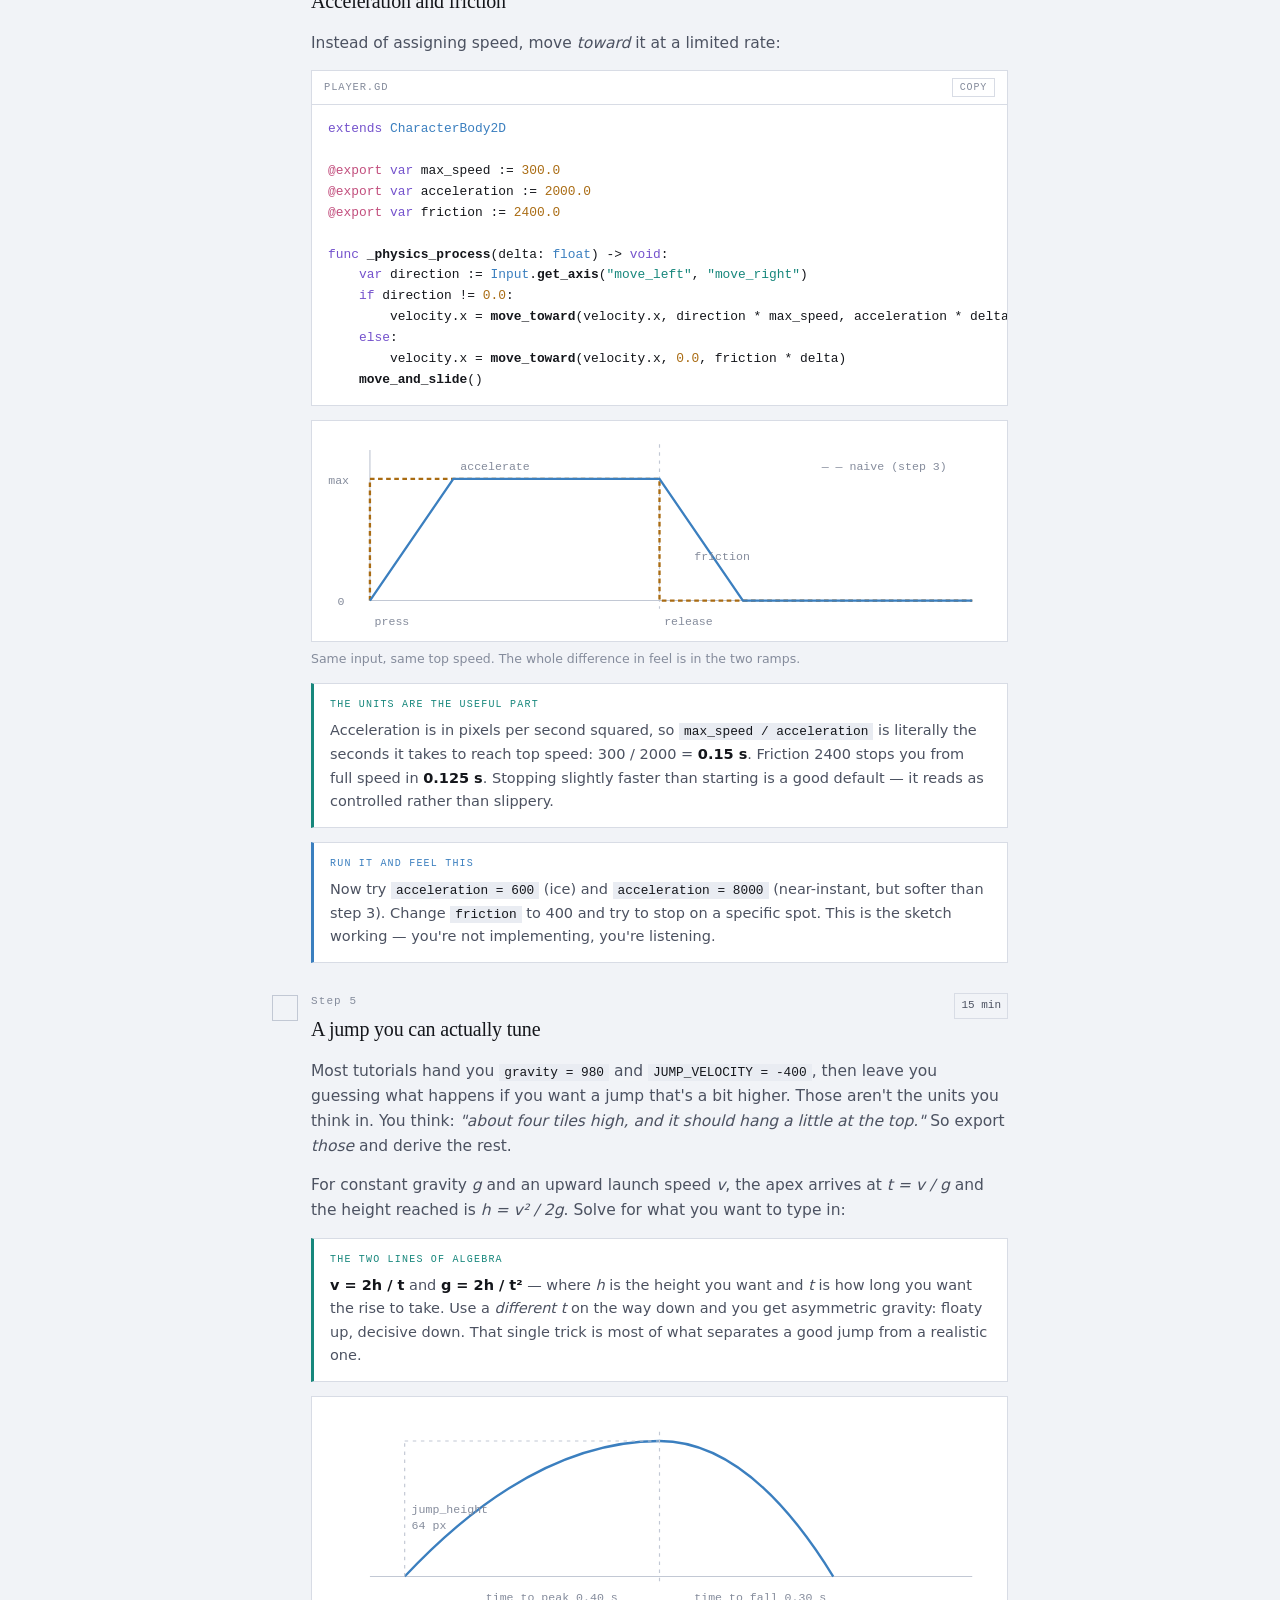
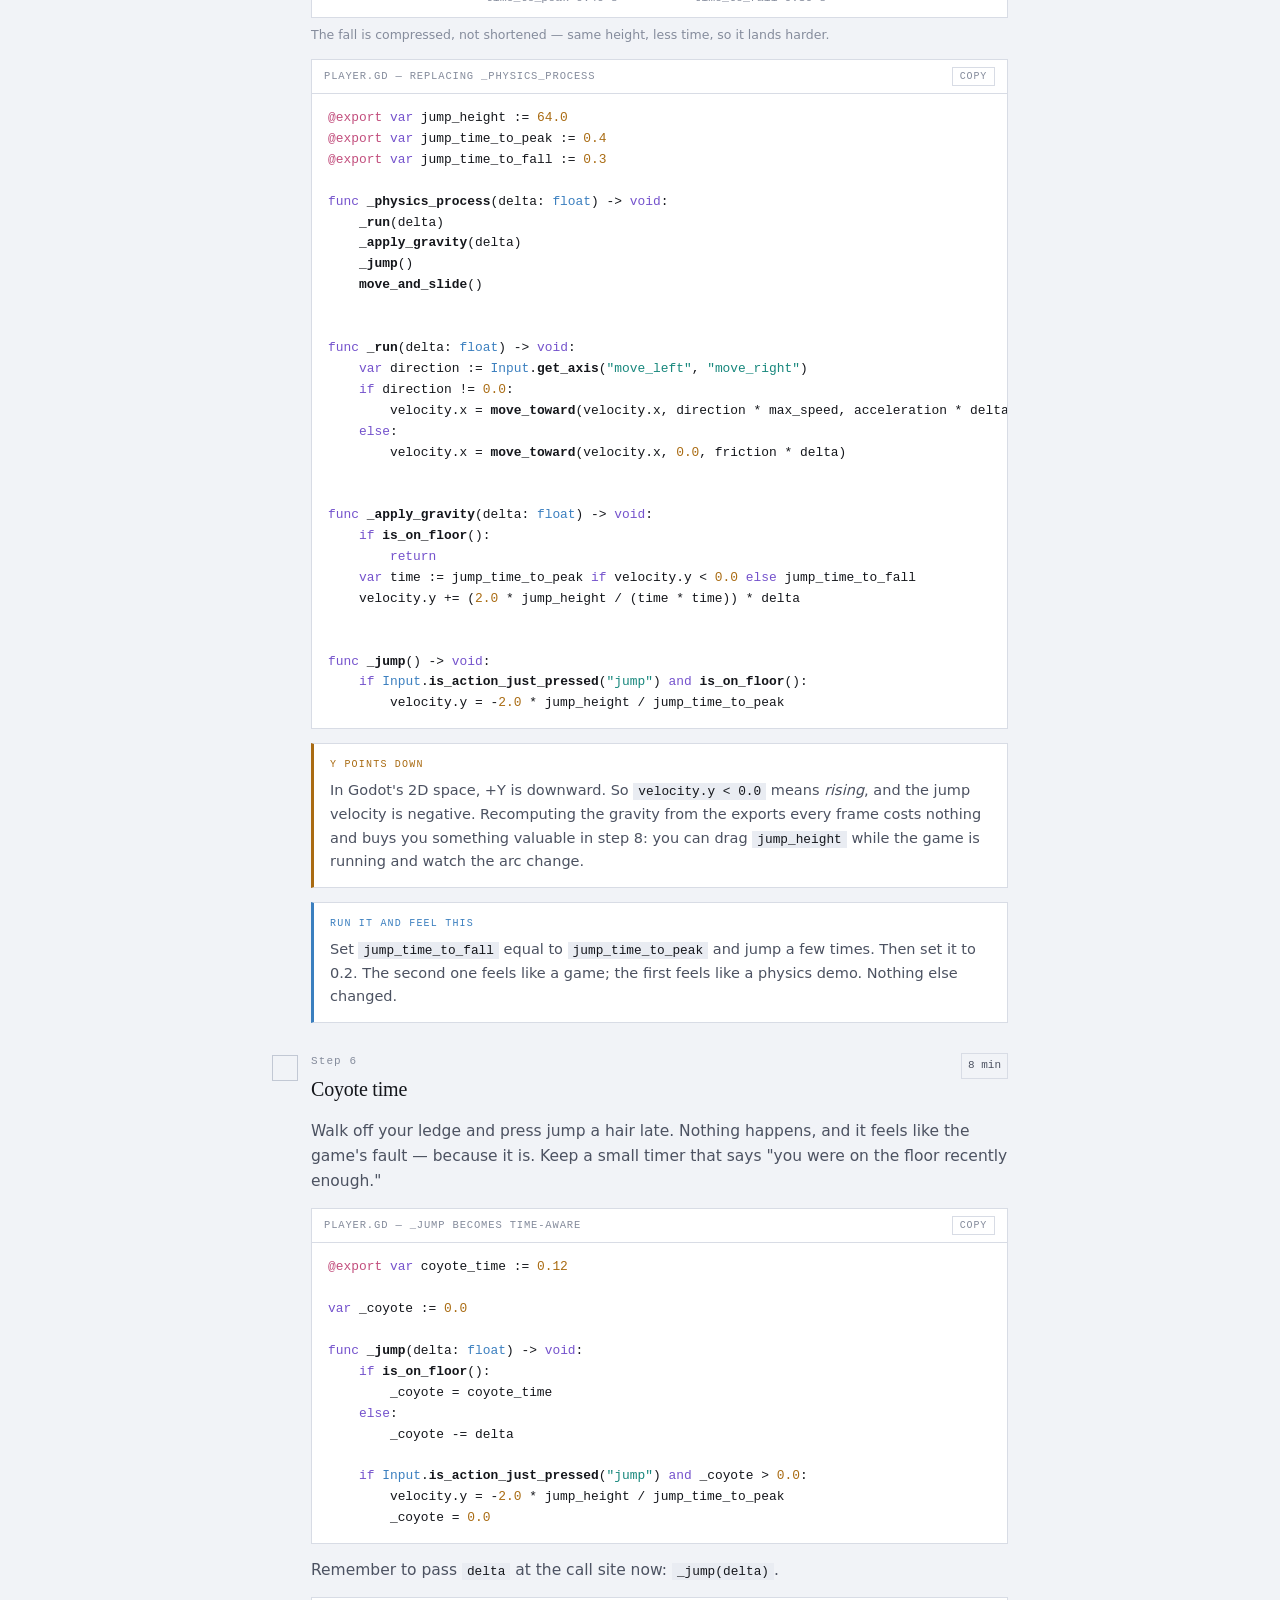
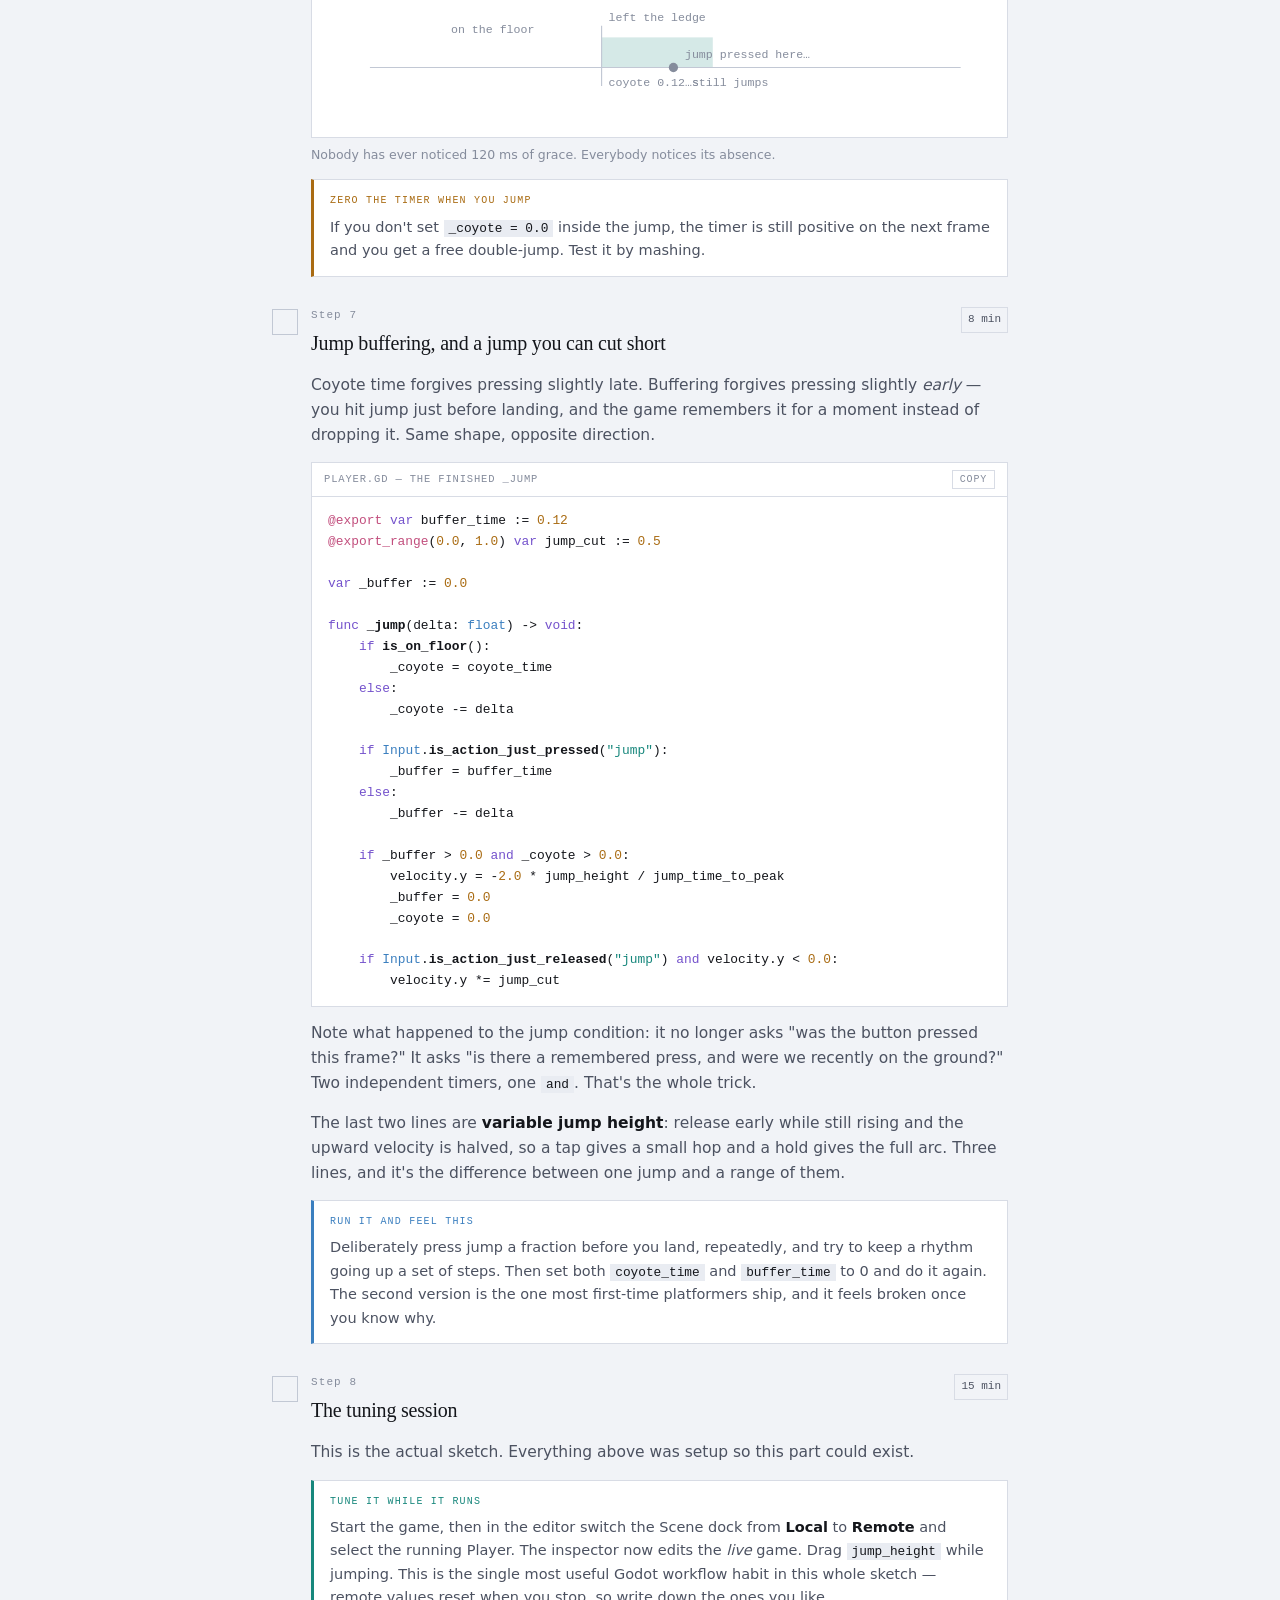
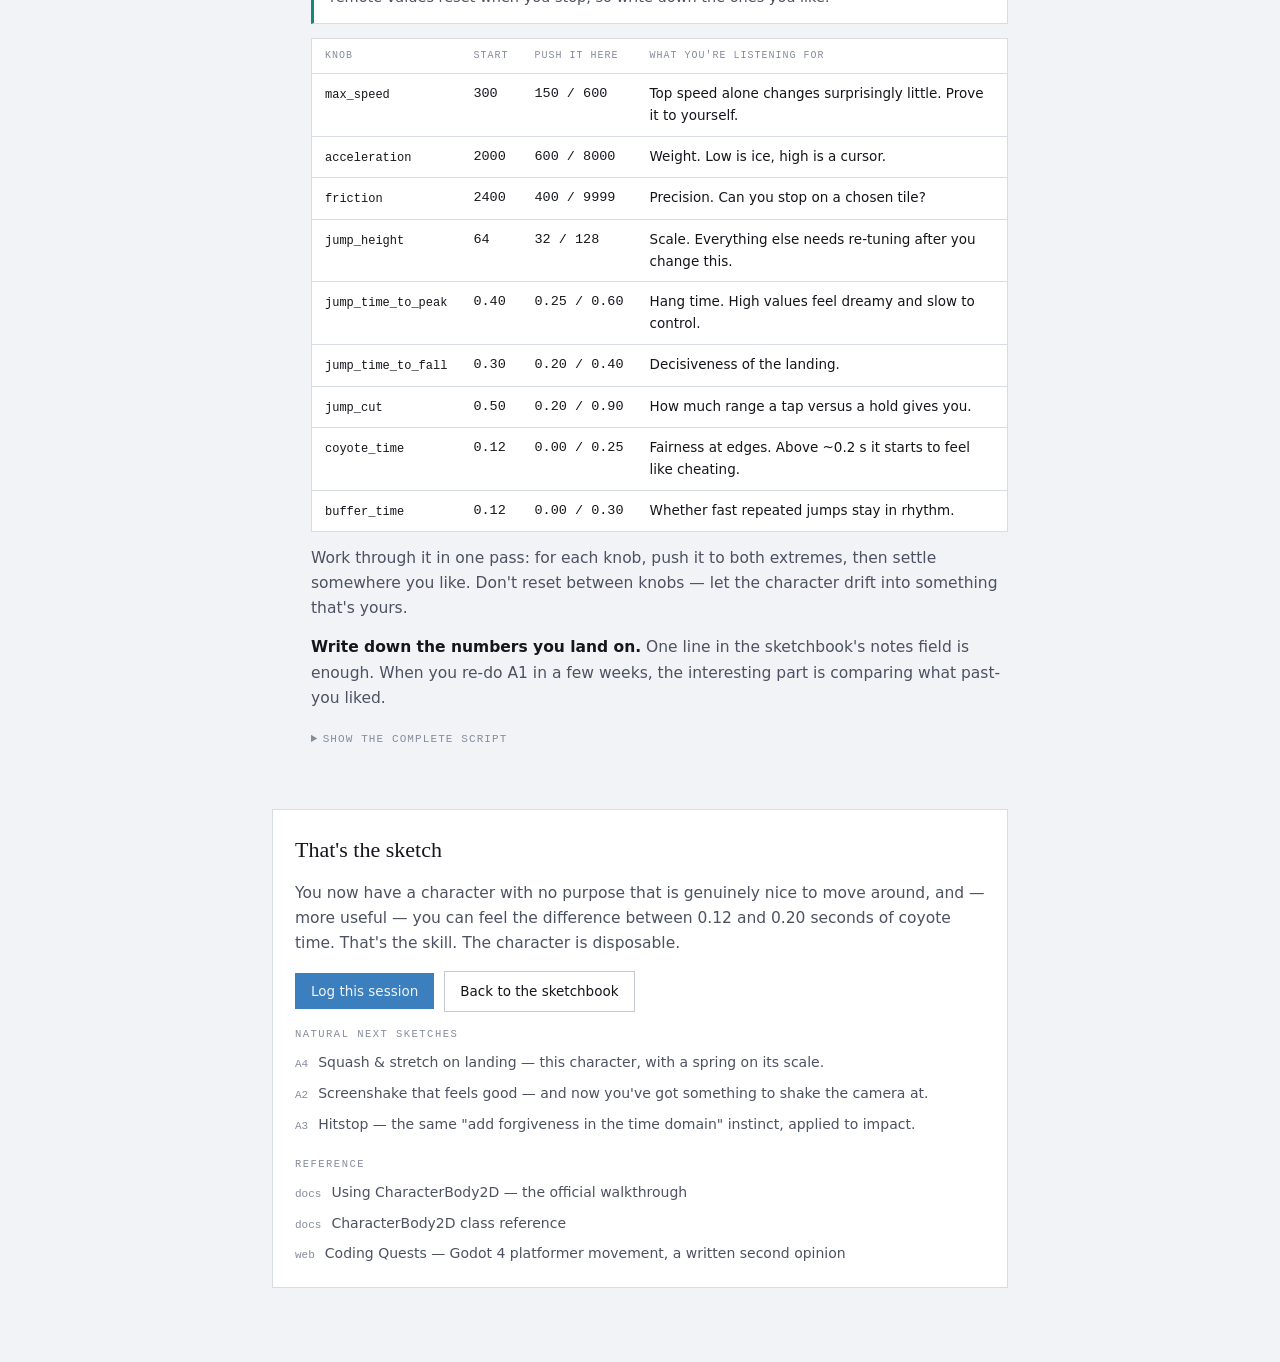
==== commit a10631dc: "Show view counts on every prep video, not just the swapped ones The bylines were inconsistent after " ====
--- a/guides/a1-good-movement.html
+++ b/guides/a1-good-movement.html
@@ -56,7 +56,7 @@
       <span class="n">01</span>
       <span class="t">Secrets of Game Feel and Juice</span>
       <span class="len">5:19</span>
-      <span class="by">Game Maker's Toolkit · Feb 2015</span>
+      <span class="by">Game Maker's Toolkit · Feb 2015 · 1.1M views</span>
       <span class="why">The vocabulary for everything below. Watch it for the idea that feel is made of
         many small, individually invisible additions — not one big correct implementation.</span>
     </a>
@@ -78,7 +78,7 @@
       <span class="n">03</span>
       <span class="t">Jan Willem Nijman — "The art of screenshake"</span>
       <span class="len">44:09 · optional</span>
-      <span class="by">Dutch Game Garden · Dec 2013</span>
+      <span class="by">Dutch Game Garden · Dec 2013 · 381k views</span>
       <span class="why">The foundational talk: one deliberately bad game improved by ~30 tweaks, live.
         Long, and not needed for this sketch — but it's the talk that reframes everything, and sketch
         A2 leans on it directly. Save it for a session when you don't feel like typing.</span>
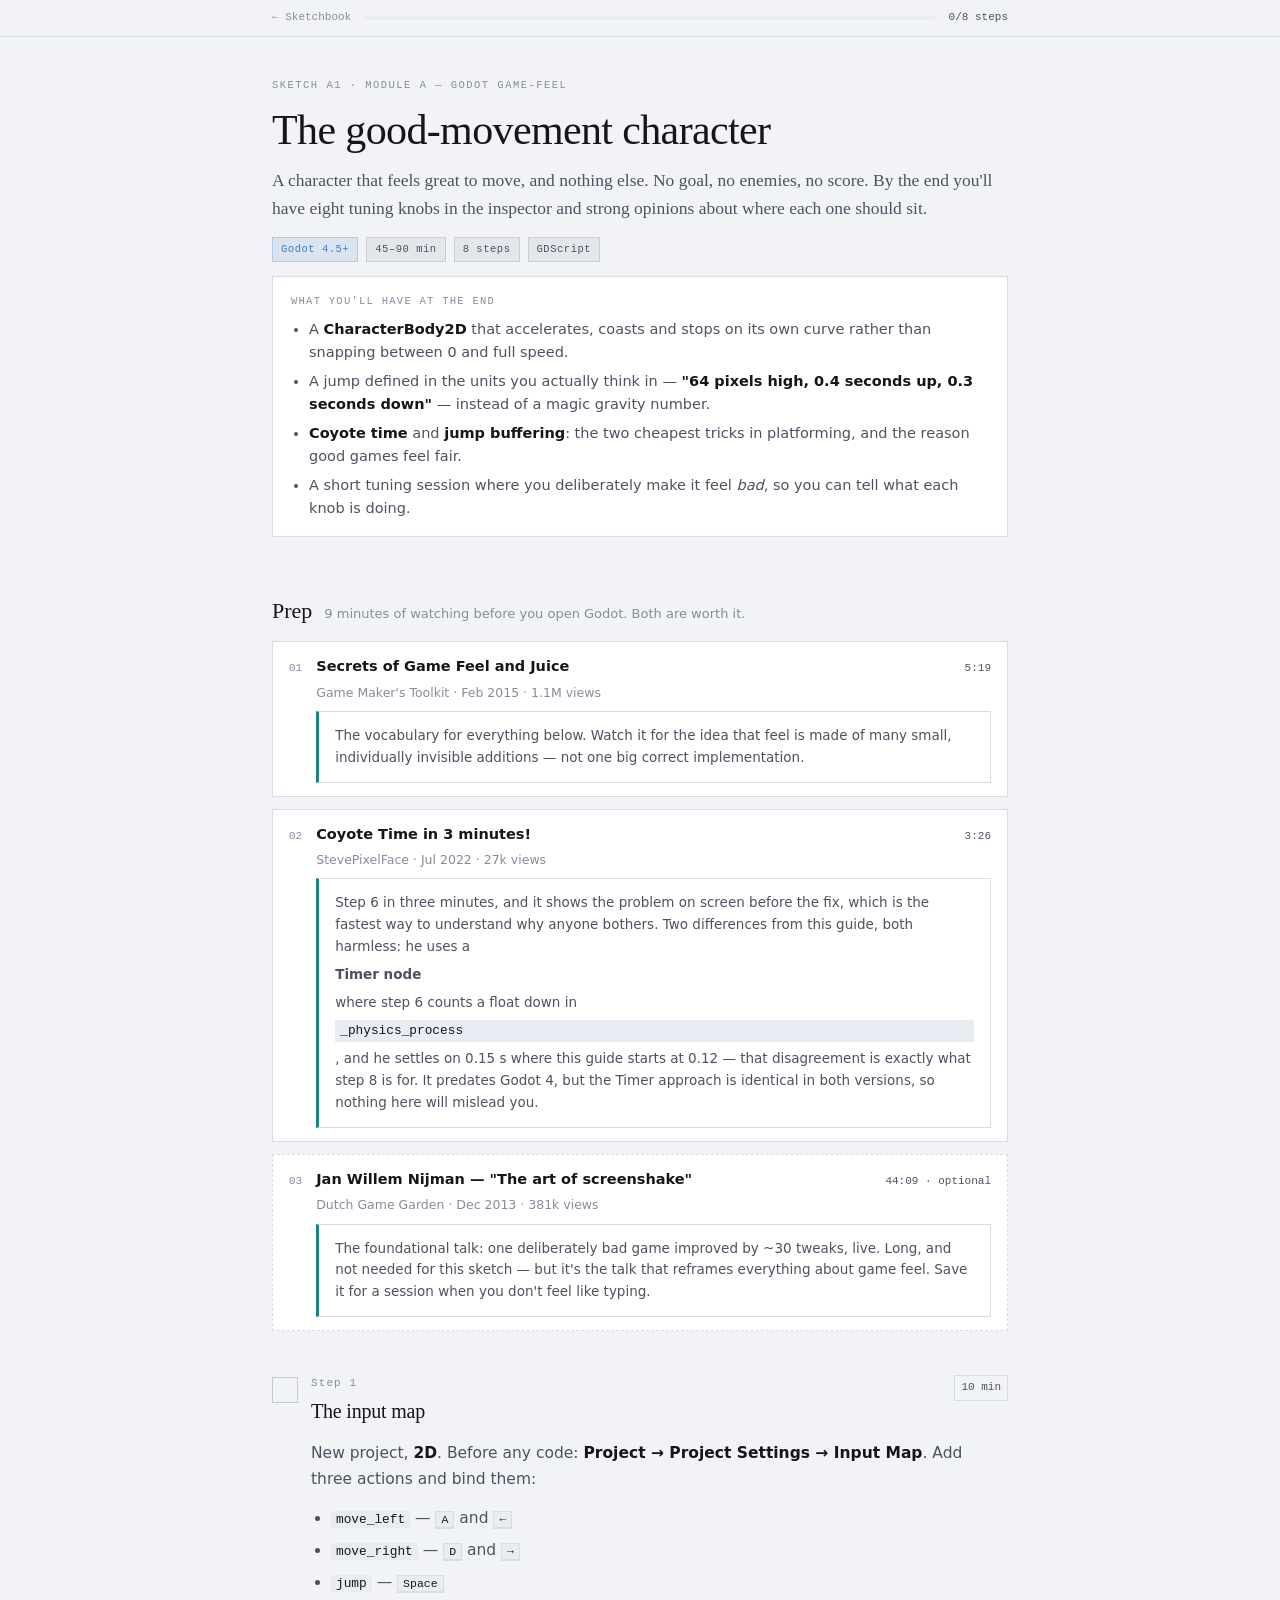
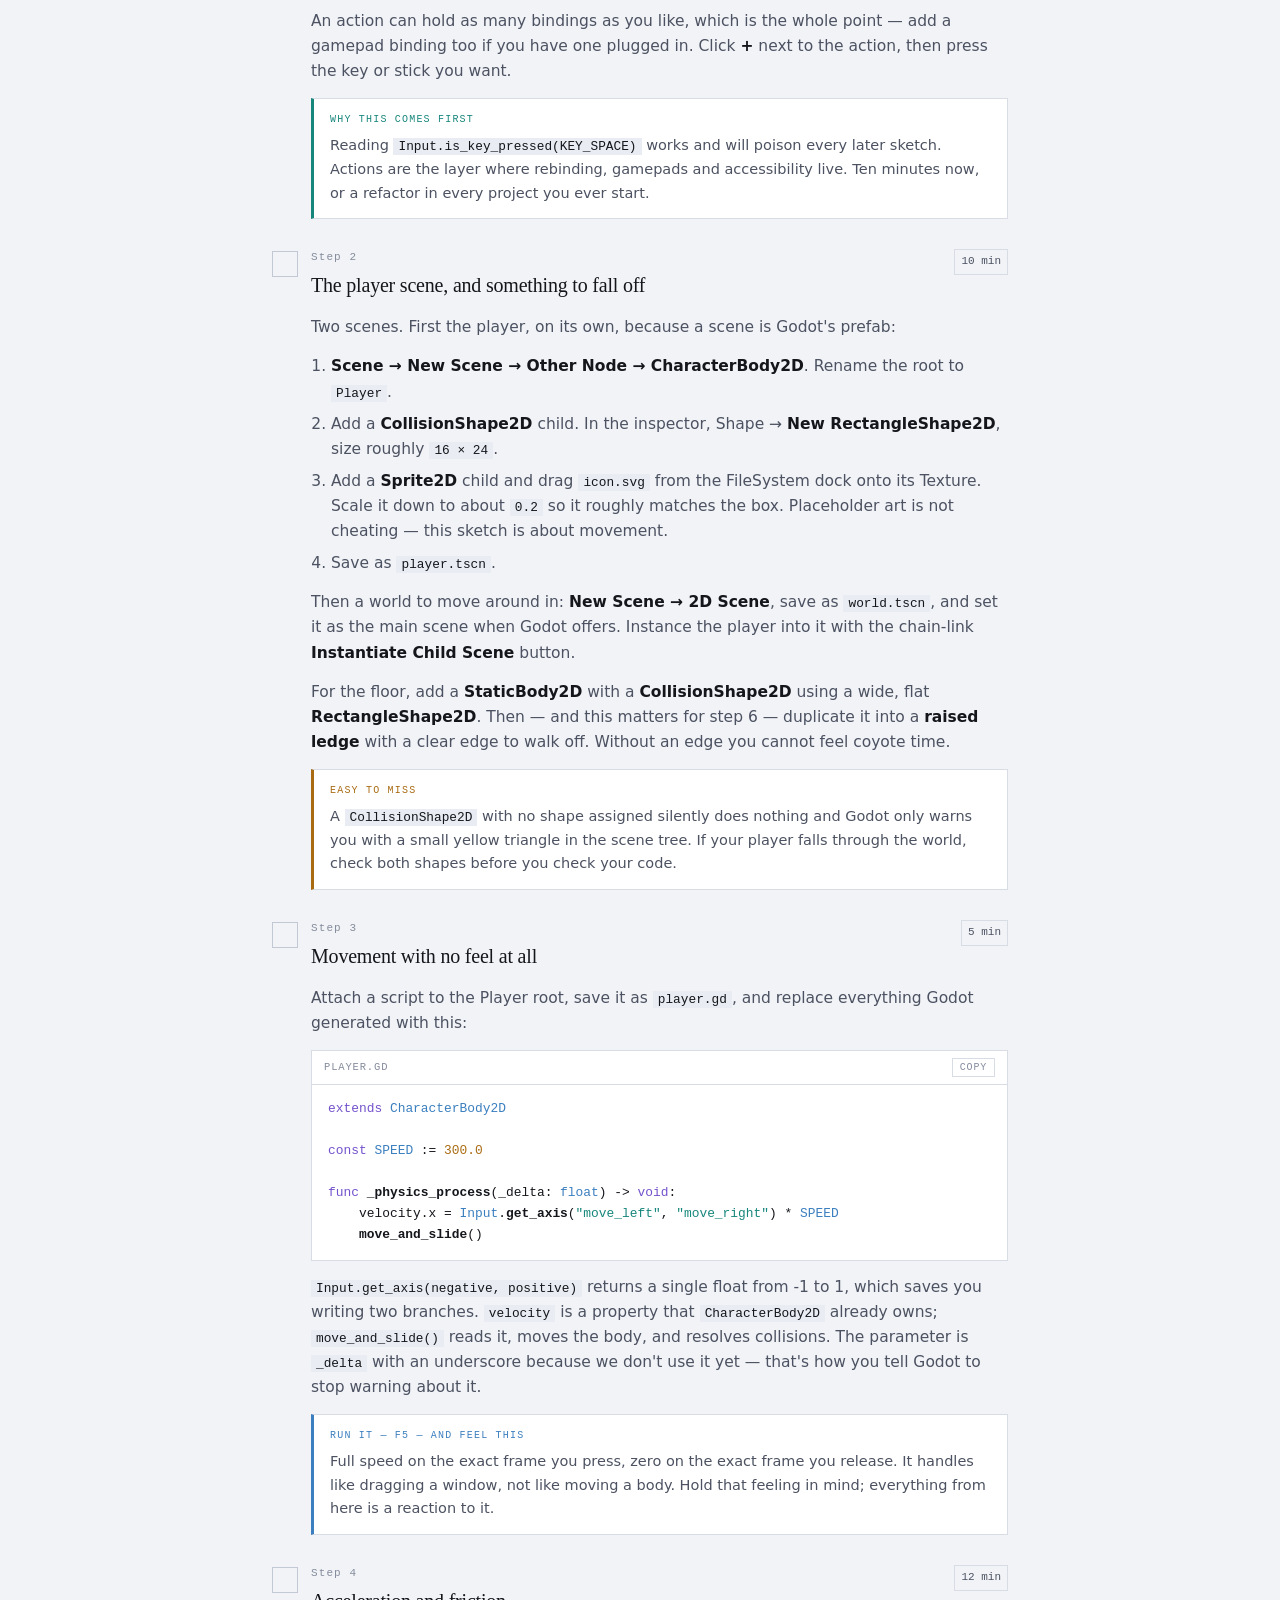
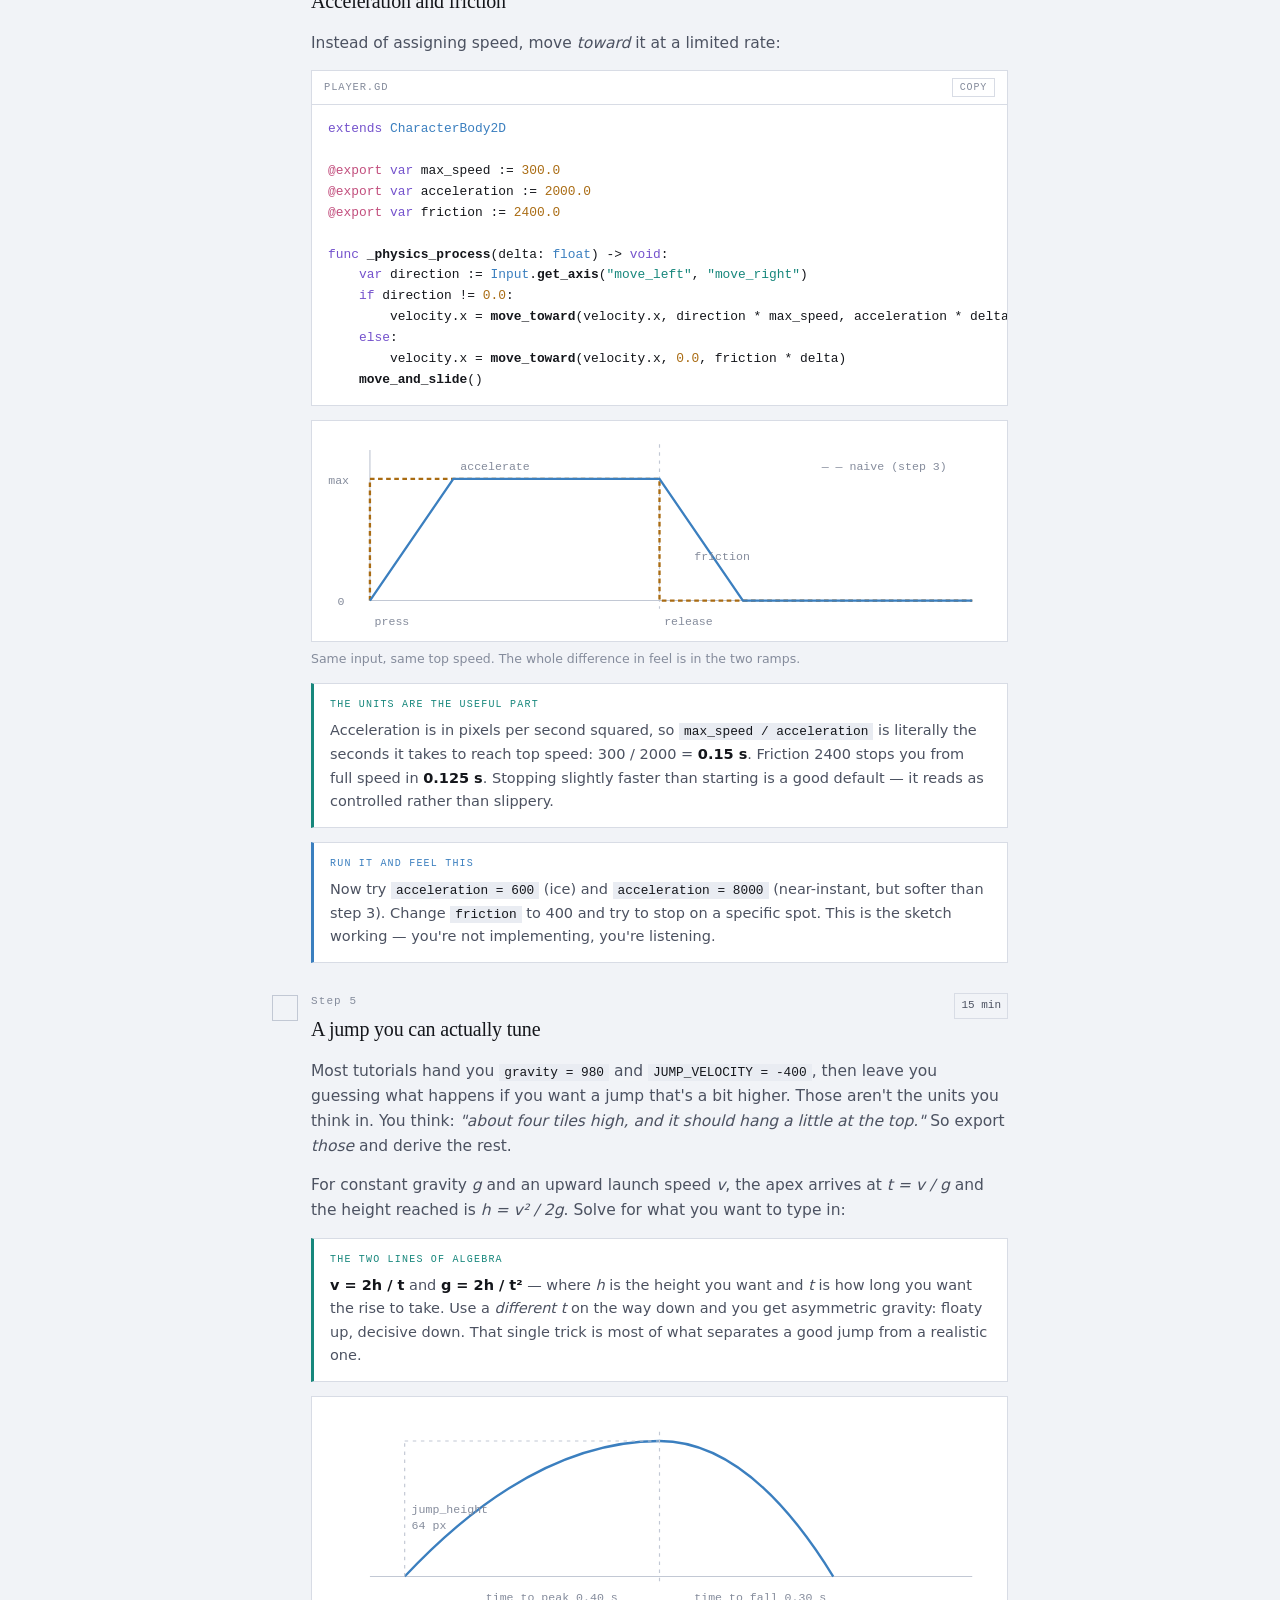
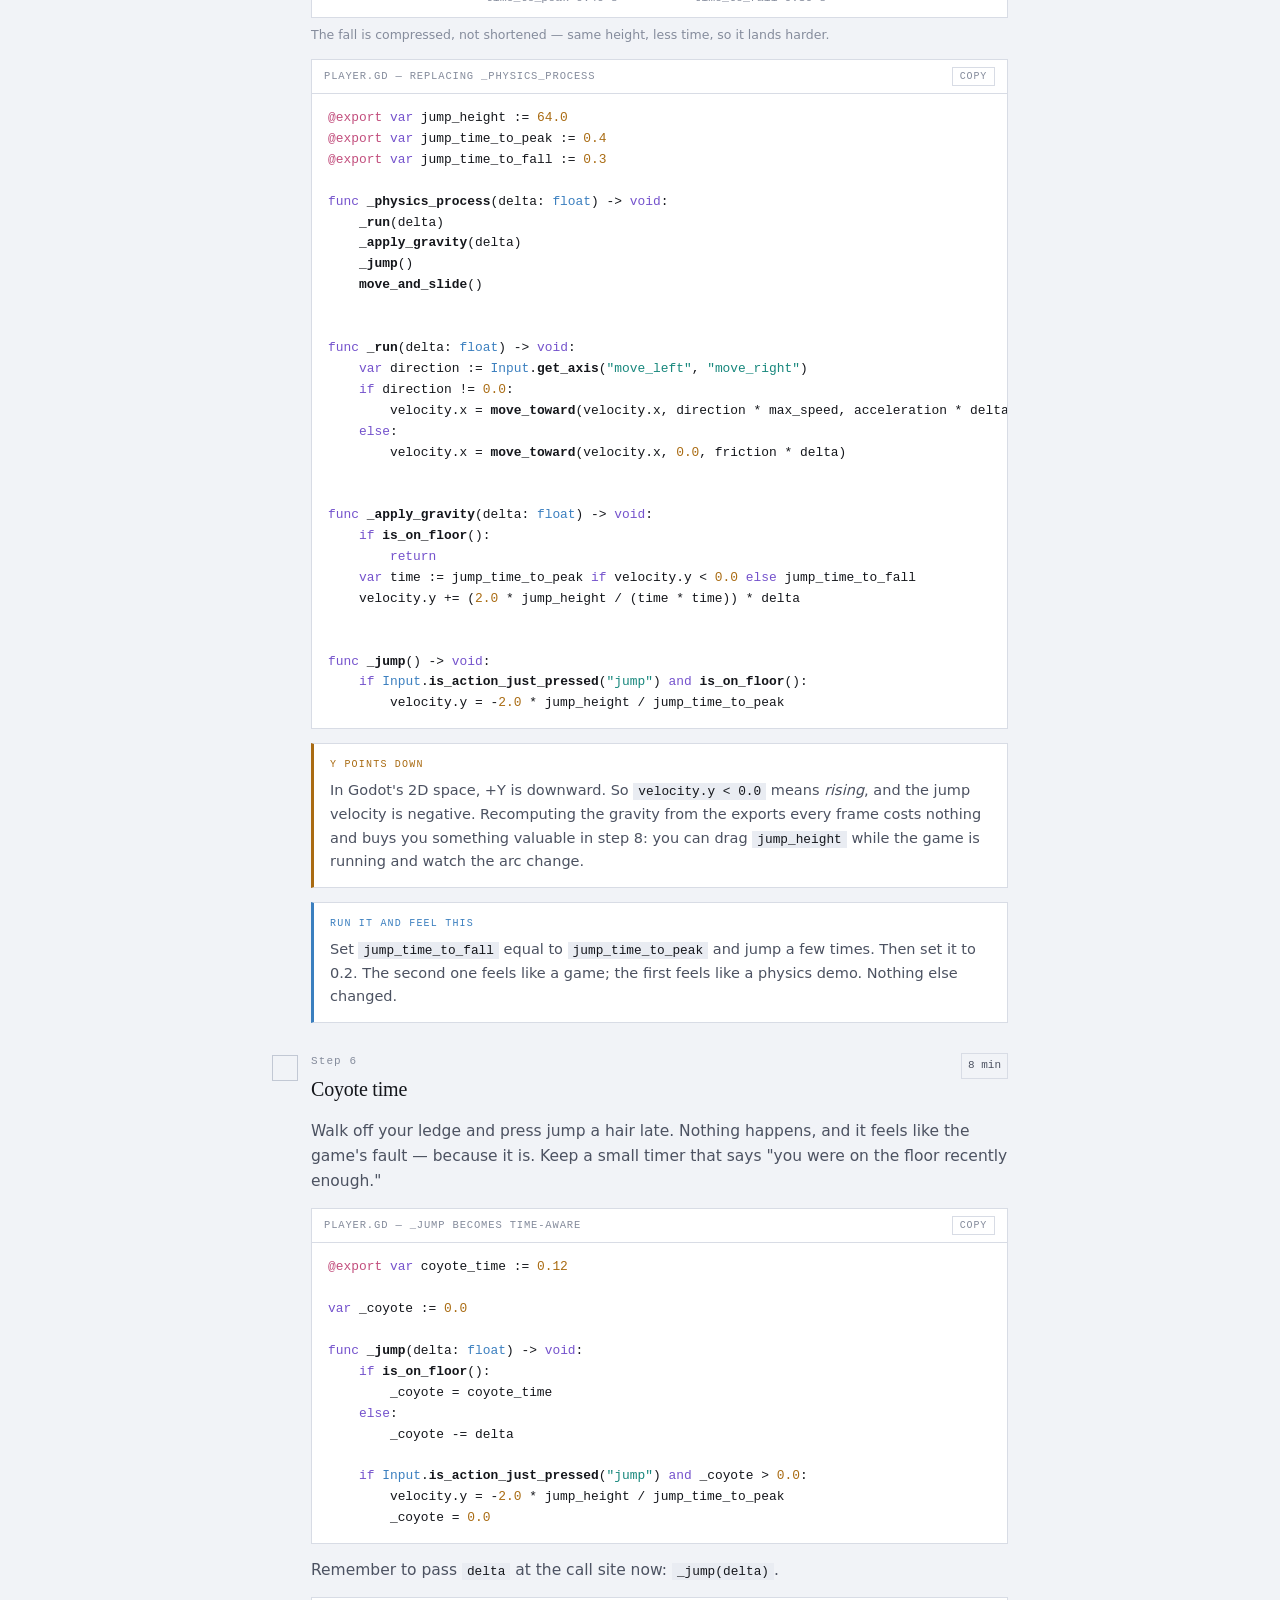
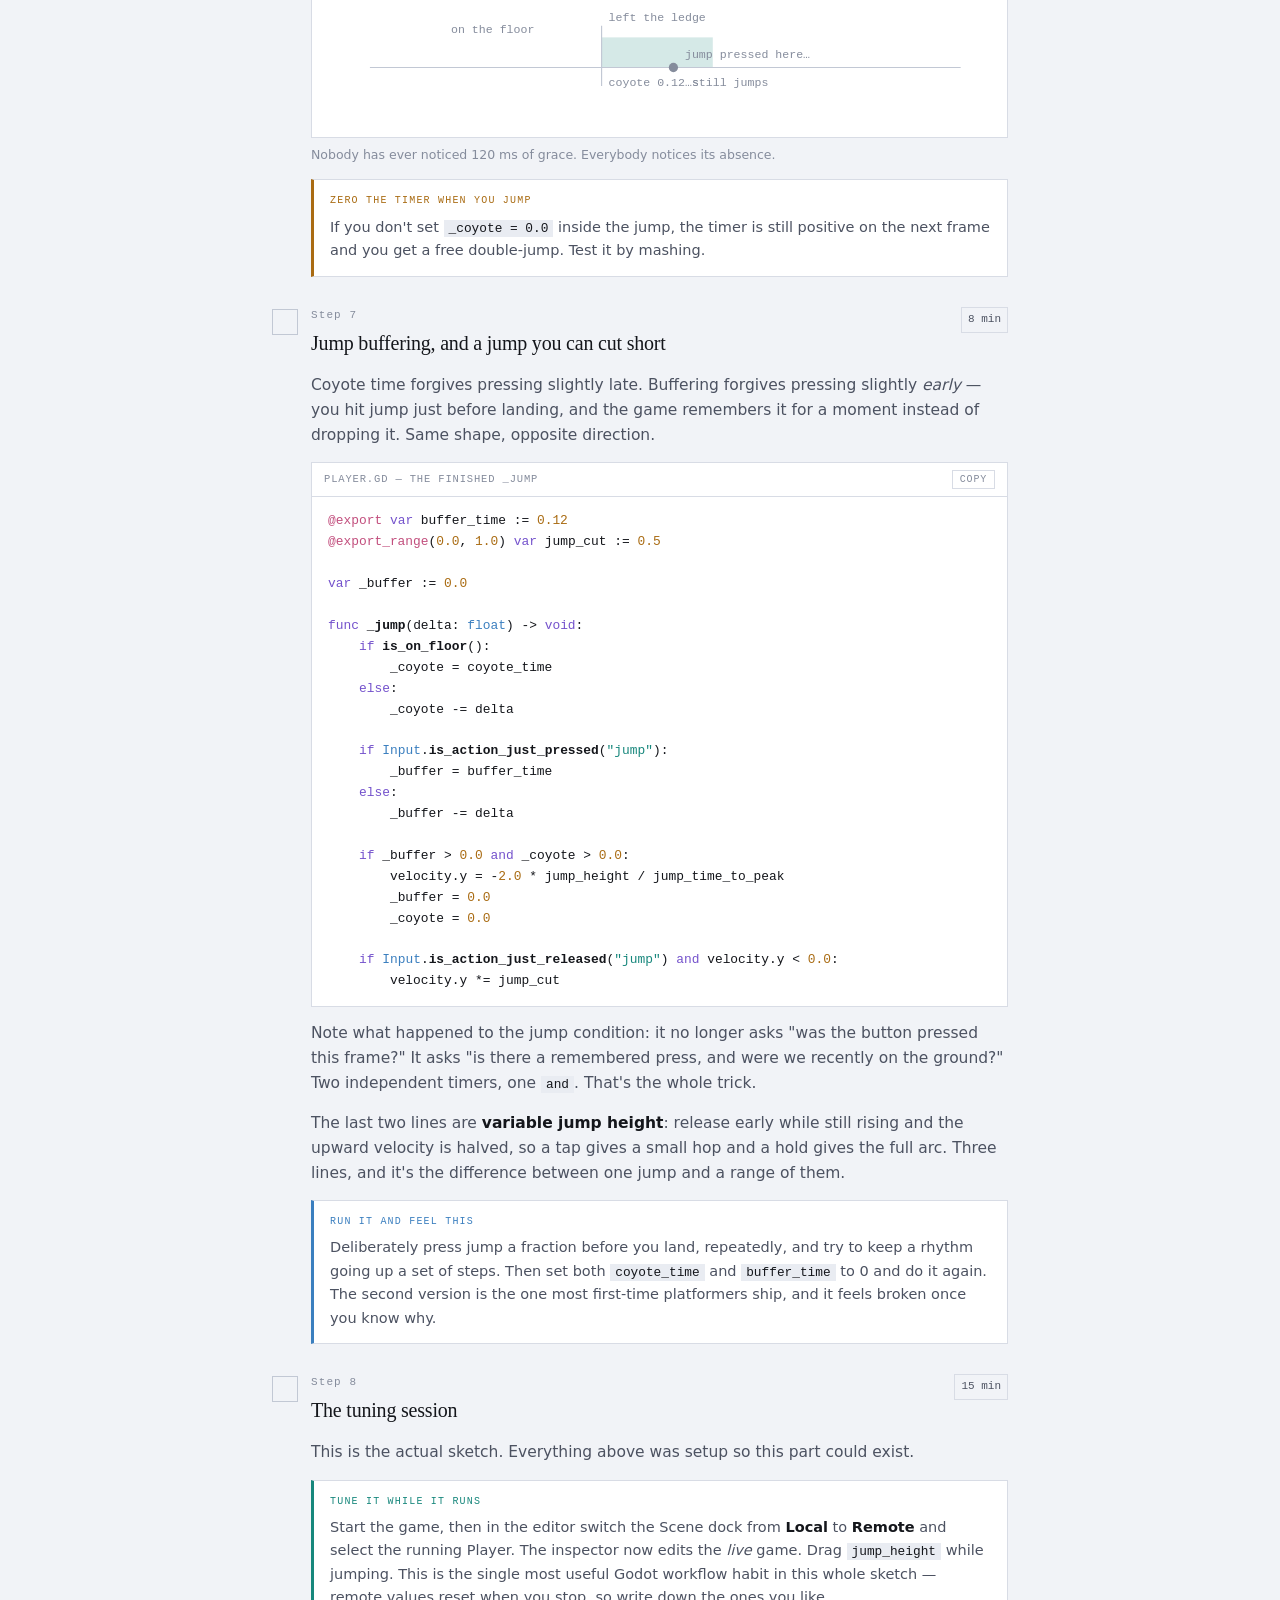
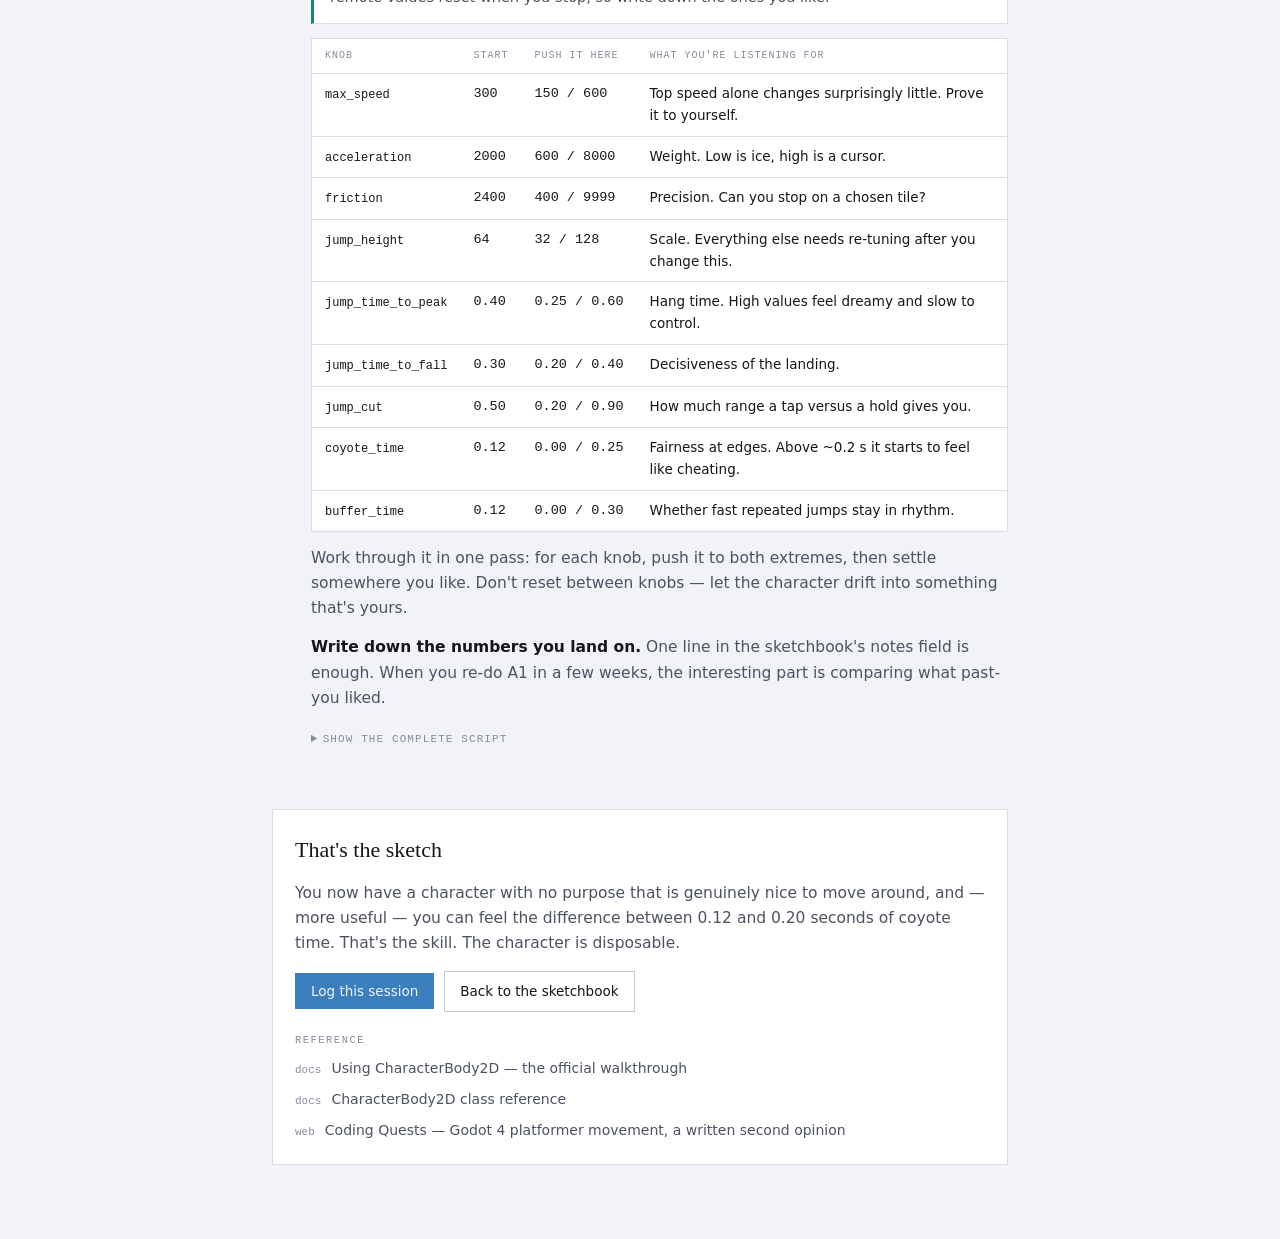
==== commit 1afcf8aa: "Three new guides, and stop guides referencing each other Each guide now assumes a fresh project and " ====
--- a/guides/a1-good-movement.html
+++ b/guides/a1-good-movement.html
@@ -80,8 +80,8 @@
       <span class="len">44:09 · optional</span>
       <span class="by">Dutch Game Garden · Dec 2013 · 381k views</span>
       <span class="why">The foundational talk: one deliberately bad game improved by ~30 tweaks, live.
-        Long, and not needed for this sketch — but it's the talk that reframes everything, and sketch
-        A2 leans on it directly. Save it for a session when you don't feel like typing.</span>
+        Long, and not needed for this sketch — but it's the talk that reframes everything about
+        game feel. Save it for a session when you don't feel like typing.</span>
     </a>
   </section>
 
@@ -590,13 +590,6 @@
       <span class="logmsg" id="logMsg"></span>
     </div>
 
-    <div class="next">
-      <span class="eyebrow">Natural next sketches</span>
-      <a href="../#e-A4"><span class="id">A4</span><span>Squash &amp; stretch on landing — this character, with a spring on its scale.</span></a>
-      <a href="../#e-A2"><span class="id">A2</span><span>Screenshake that feels good — and now you've got something to shake the camera at.</span></a>
-      <a href="../#e-A3"><span class="id">A3</span><span>Hitstop — the same "add forgiveness in the time domain" instinct, applied to impact.</span></a>
-    </div>
-
     <div class="next" style="margin-top:6px">
       <span class="eyebrow">Reference</span>
       <a href="https://docs.godotengine.org/en/stable/tutorials/physics/using_character_body_2d.html" target="_blank" rel="noopener noreferrer"><span class="id">docs</span><span>Using CharacterBody2D — the official walkthrough</span></a>
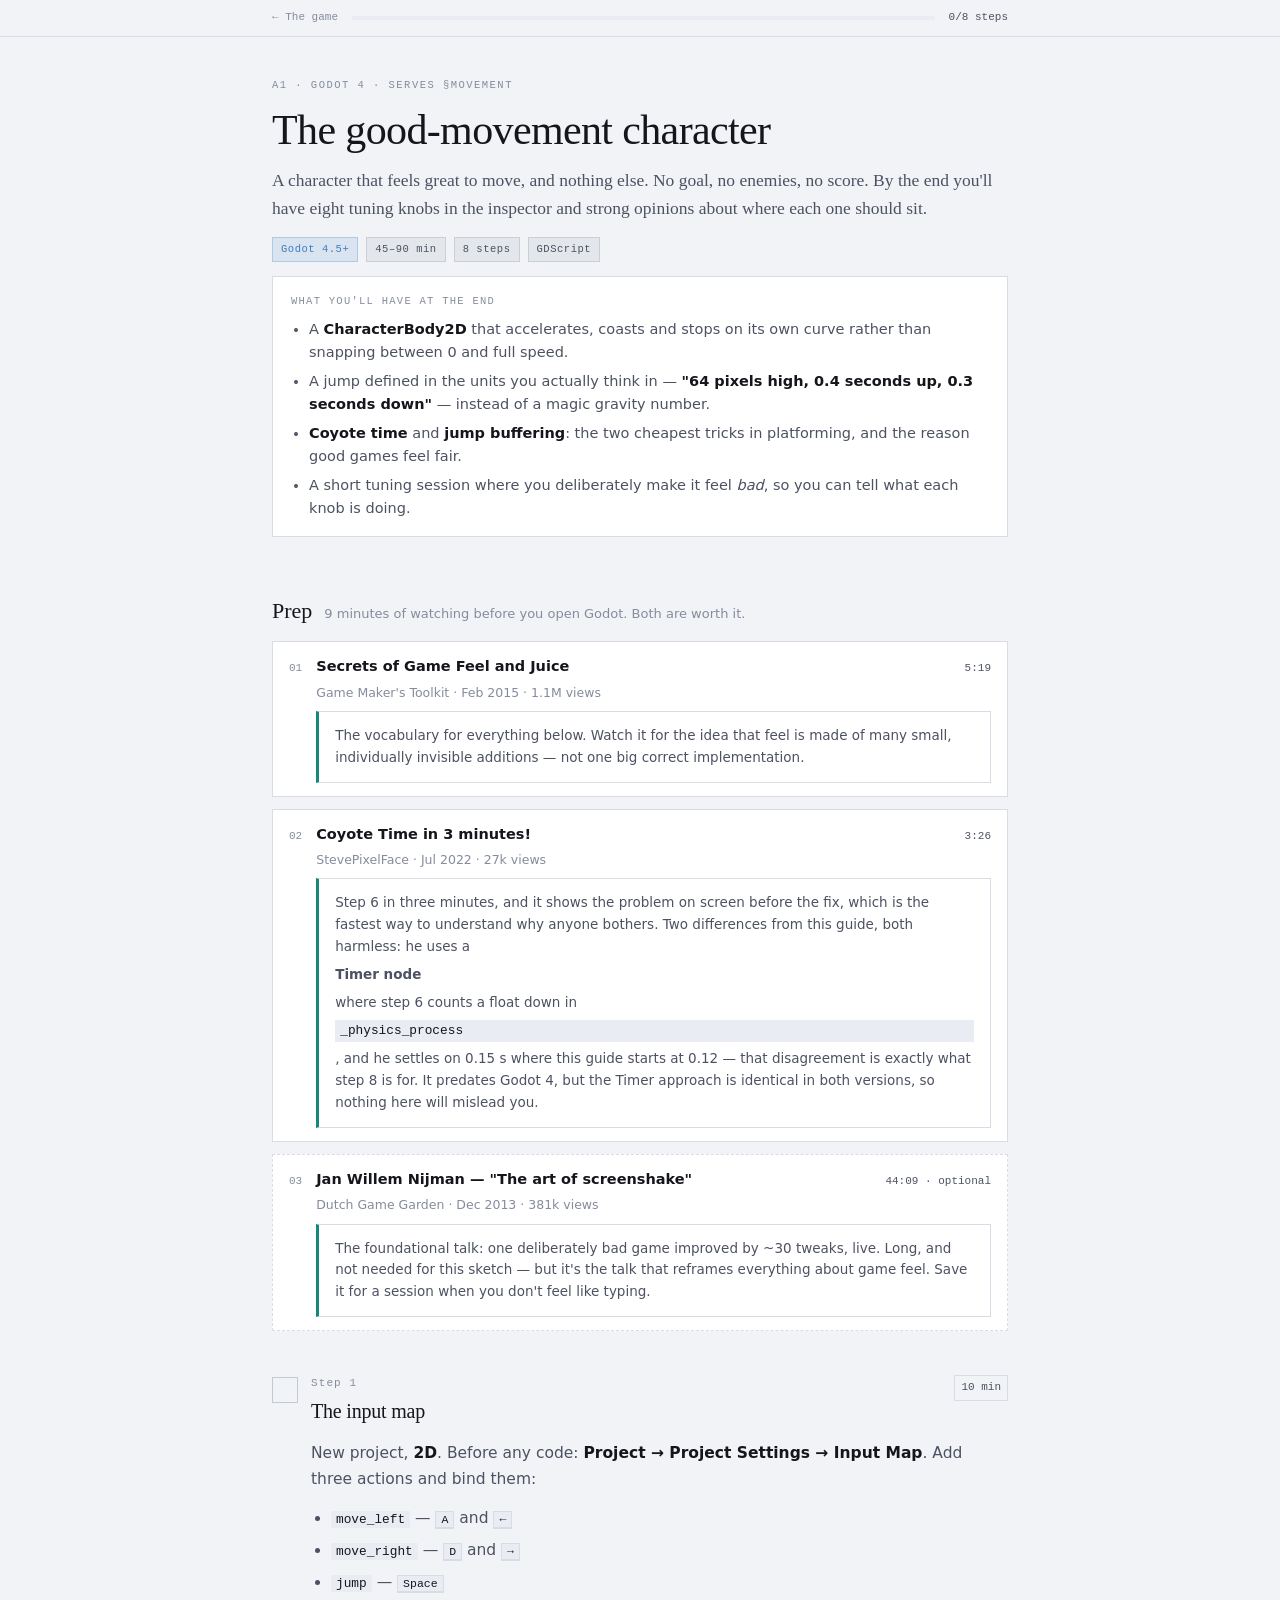
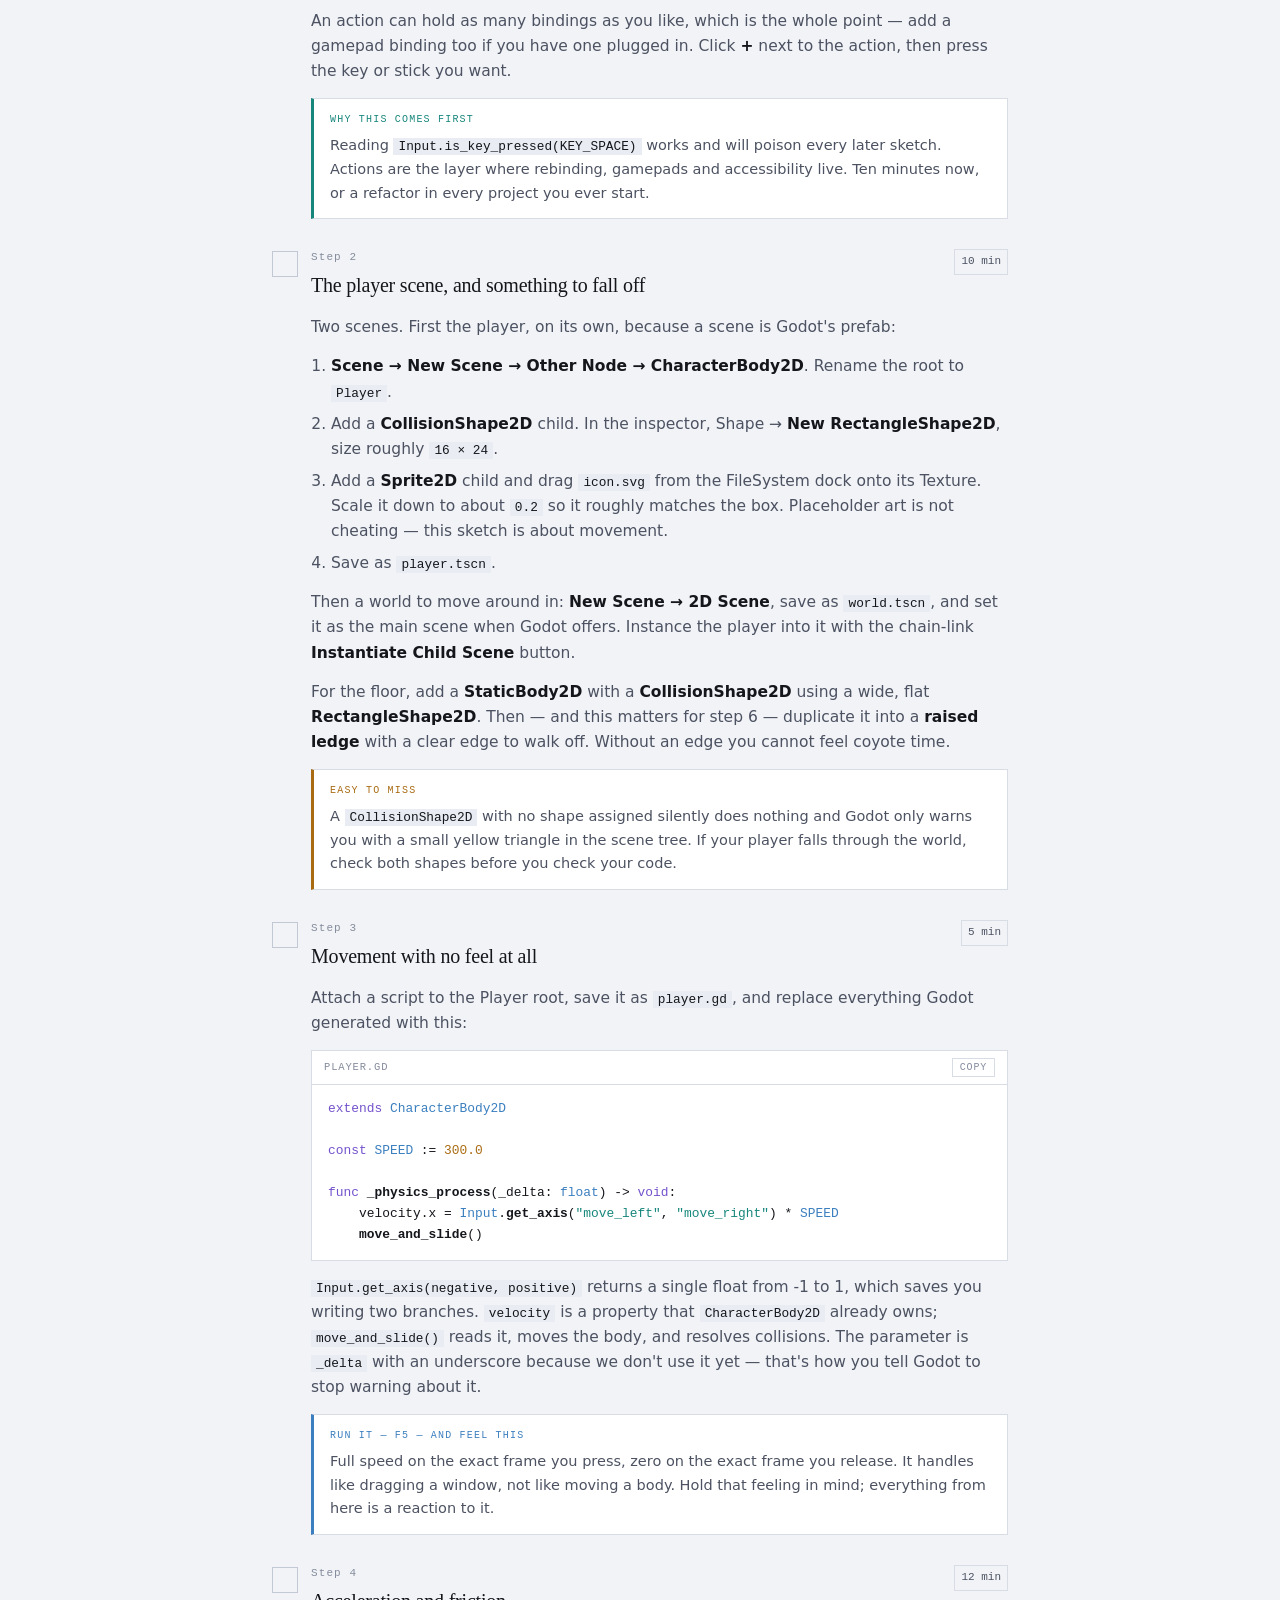
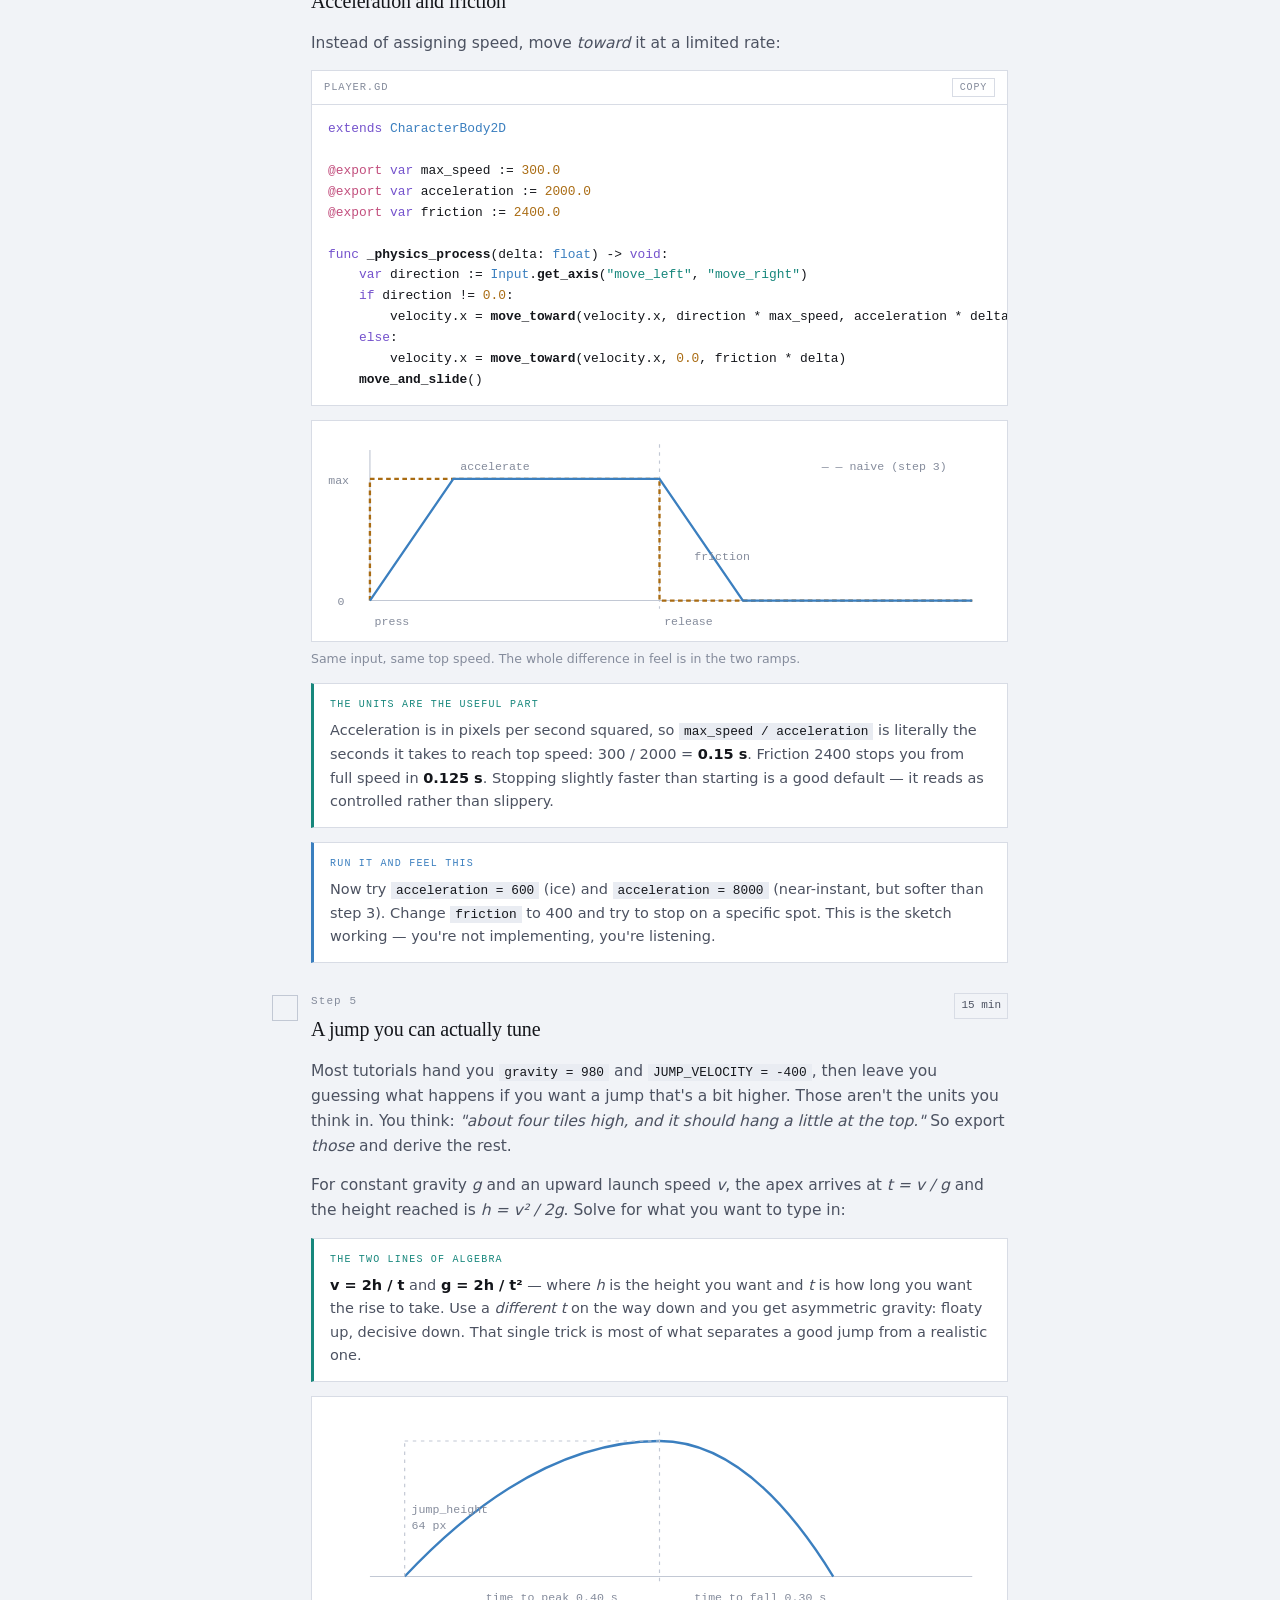
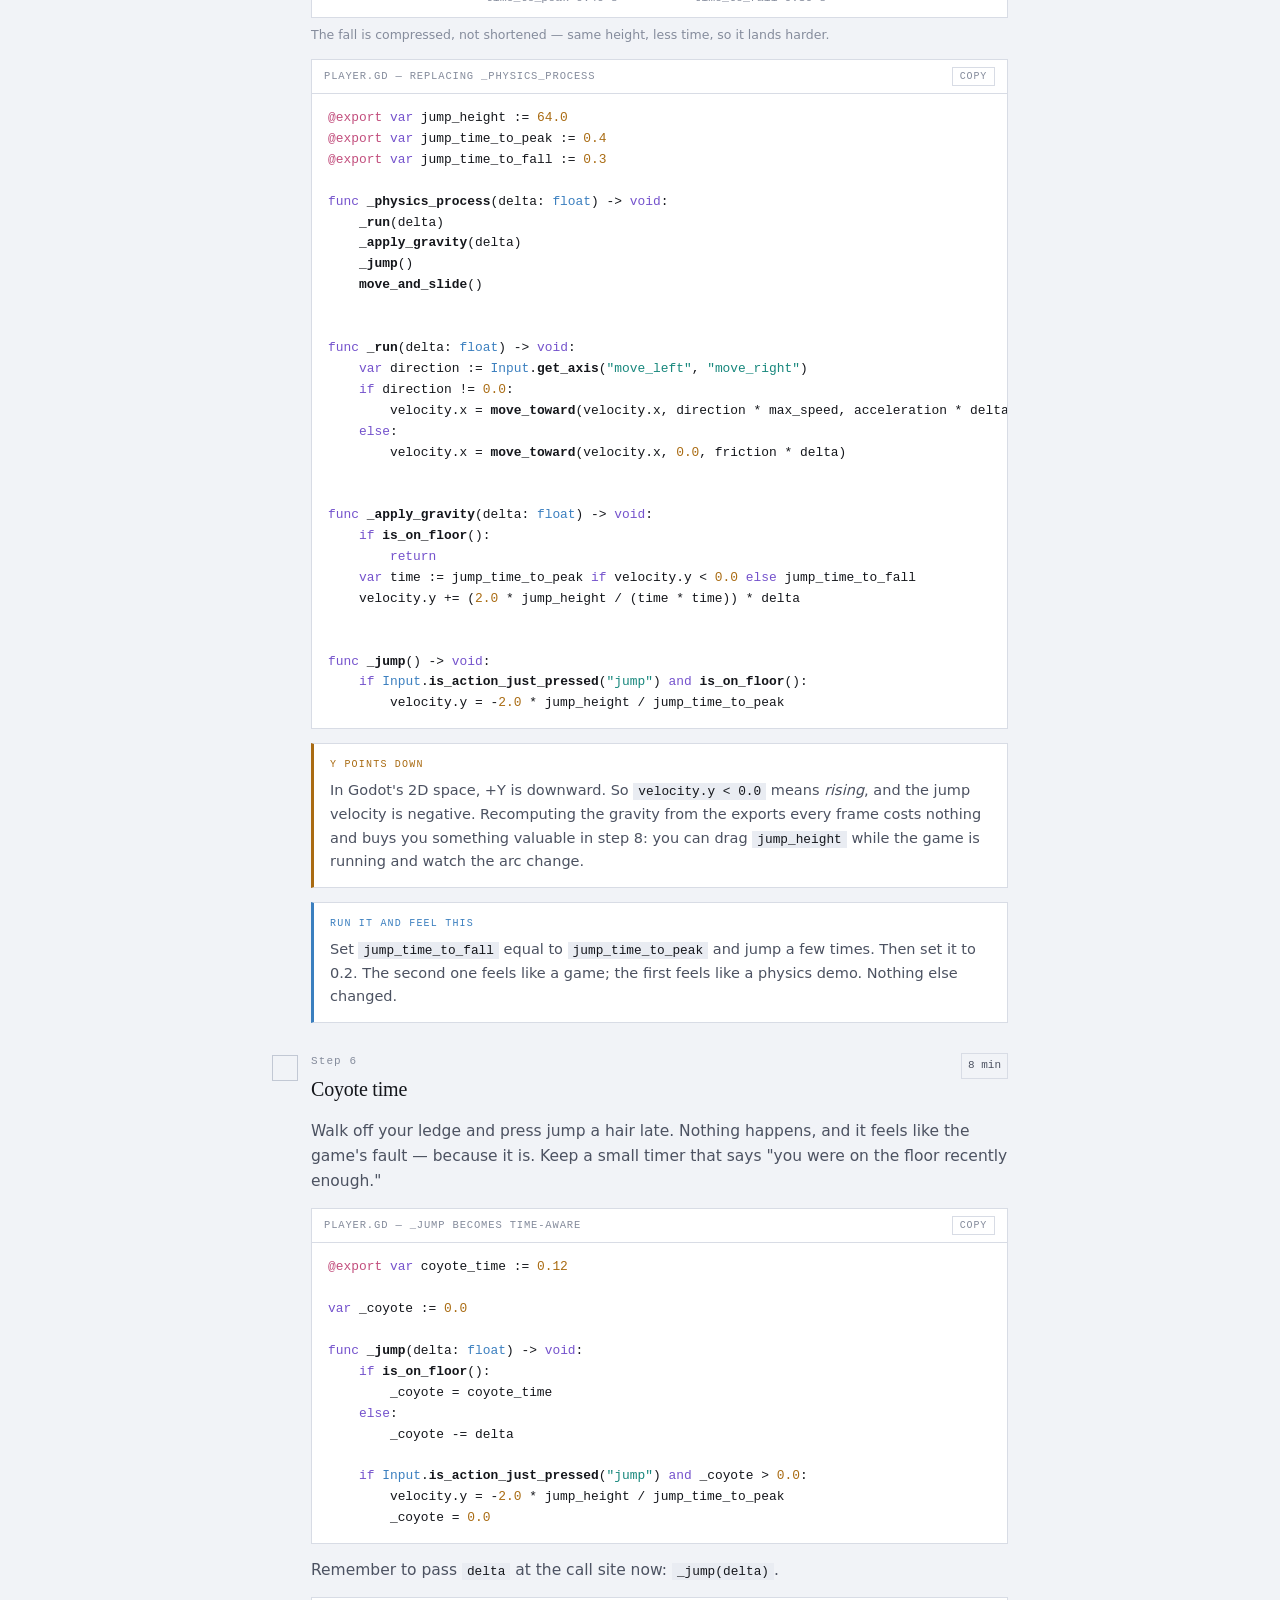
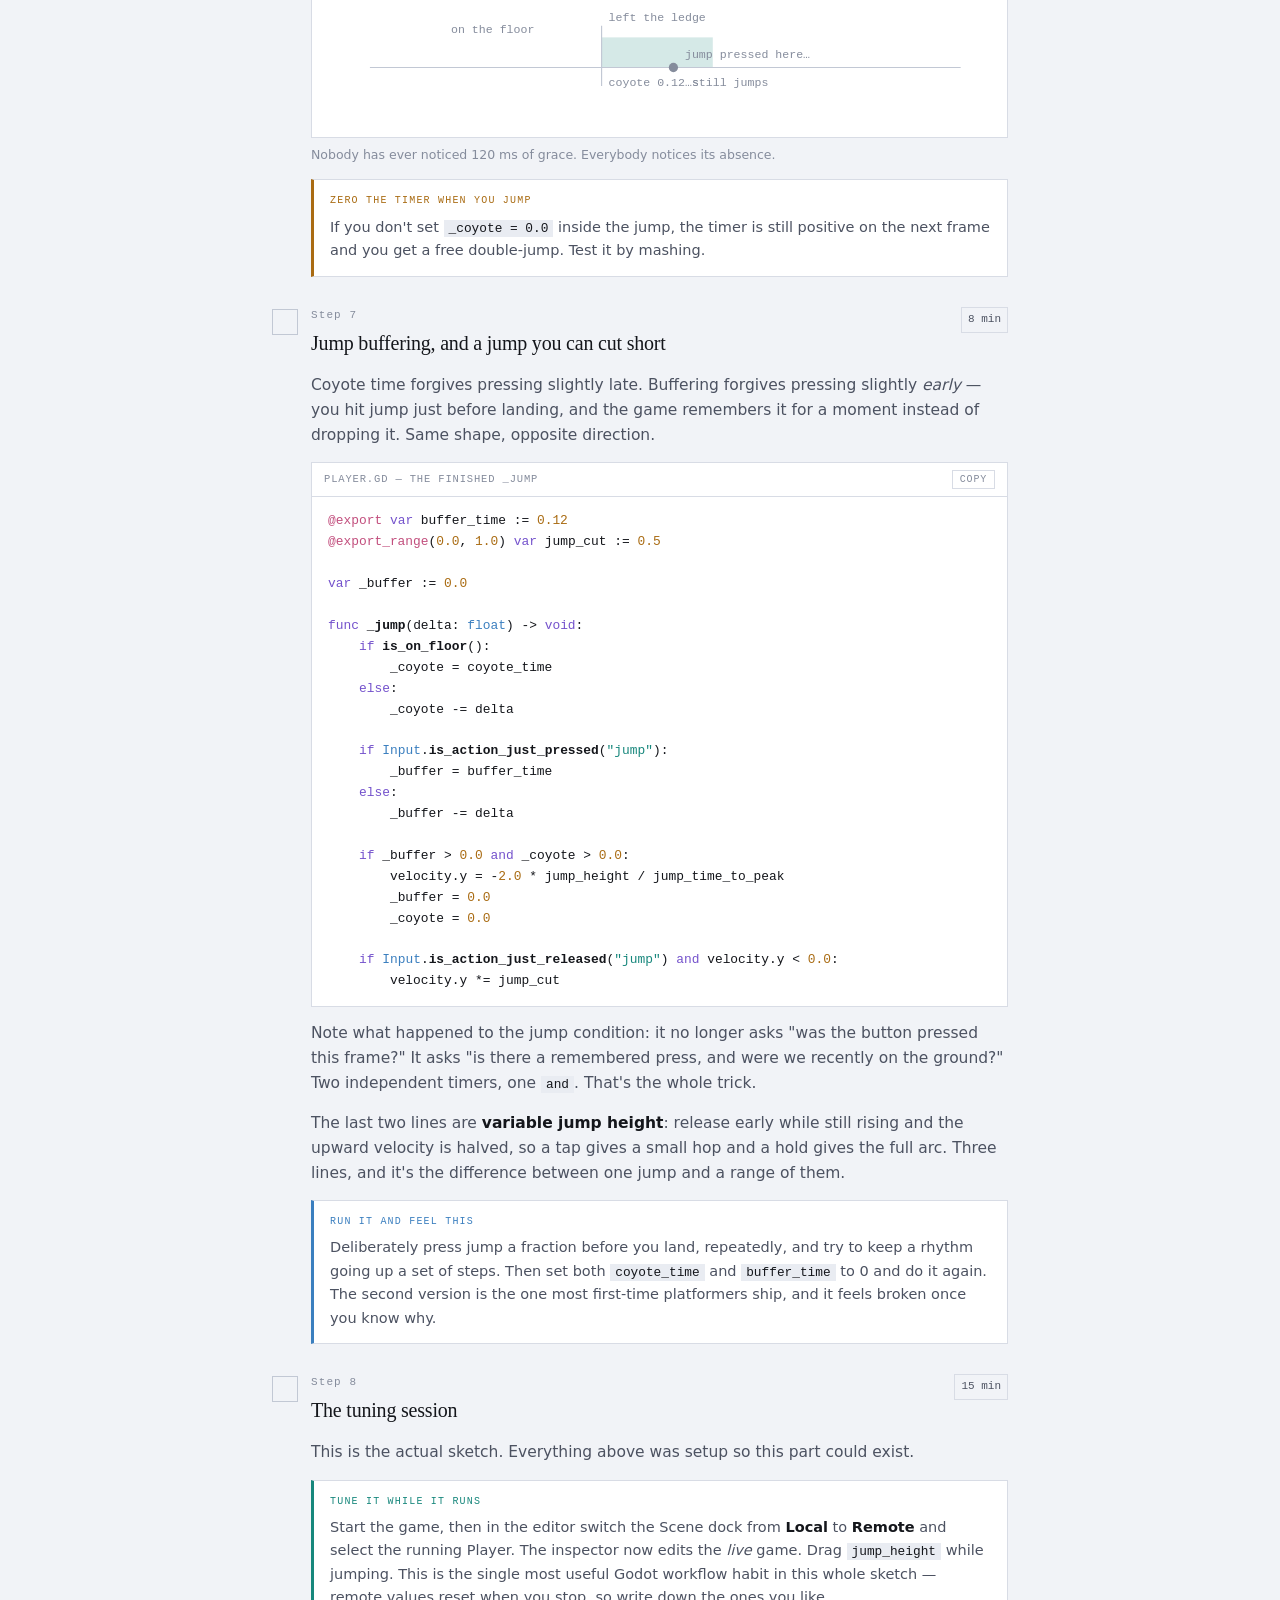
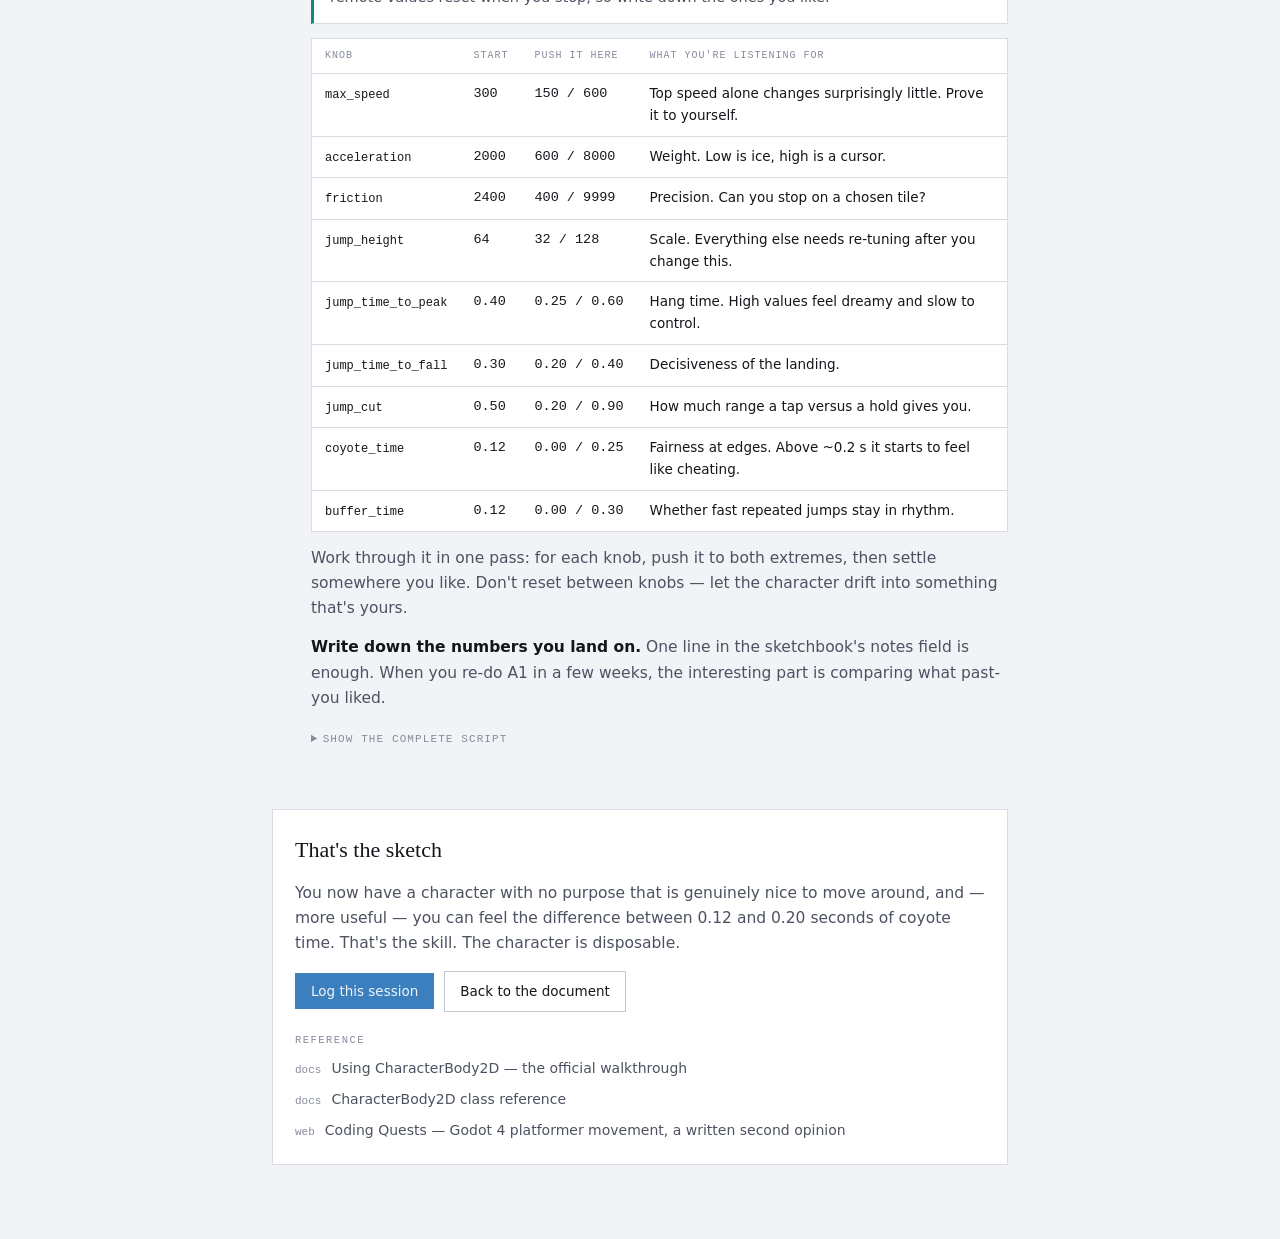
==== commit 0053be83: "Pivot: the design document is now the spine Assignments are derived from gdd.md rather than picked o" ====
--- a/guides/a1-good-movement.html
+++ b/guides/a1-good-movement.html
@@ -14,7 +14,7 @@
 
 <div class="rail">
   <div class="rail-inner">
-    <a class="back" href="../">← Sketchbook</a>
+    <a class="back" href="../">← The game</a>
     <span class="bar"><i></i></span>
     <span class="pct">0/8 steps</span>
   </div>
@@ -23,7 +23,7 @@
 <div class="wrap">
 
   <header class="head">
-    <span class="eyebrow">Sketch A1 · Module A — Godot game-feel</span>
+    <span class="eyebrow">A1 · Godot 4 · serves §movement</span>
     <h1>The good-movement character</h1>
     <p class="standfirst">A character that feels great to move, and nothing else. No goal, no enemies,
       no score. By the end you'll have eight tuning knobs in the inspector and strong opinions about
@@ -586,7 +586,7 @@
 
     <div class="actions">
       <button class="btn" type="button" id="logSession">Log this session</button>
-      <a class="btn ghost" href="../">Back to the sketchbook</a>
+      <a class="btn ghost" href="../">Back to the document</a>
       <span class="logmsg" id="logMsg"></span>
     </div>
 
